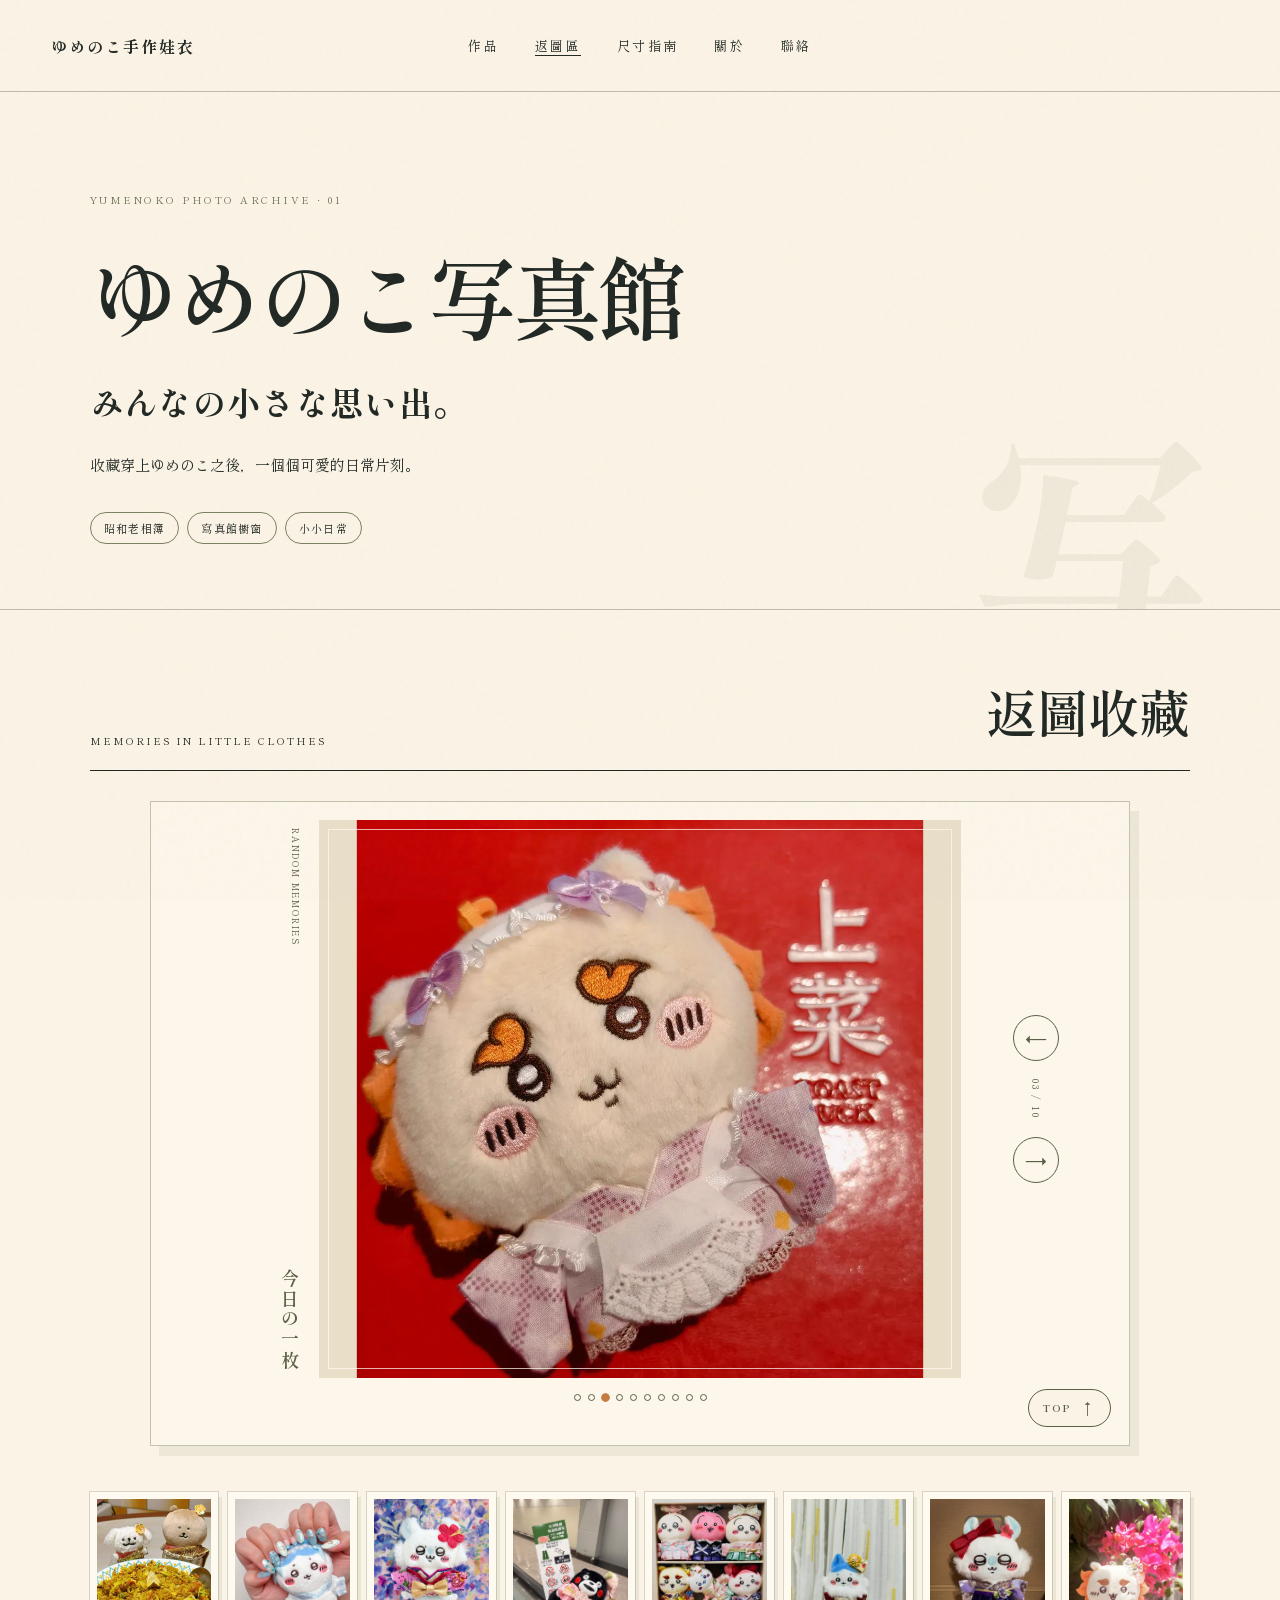
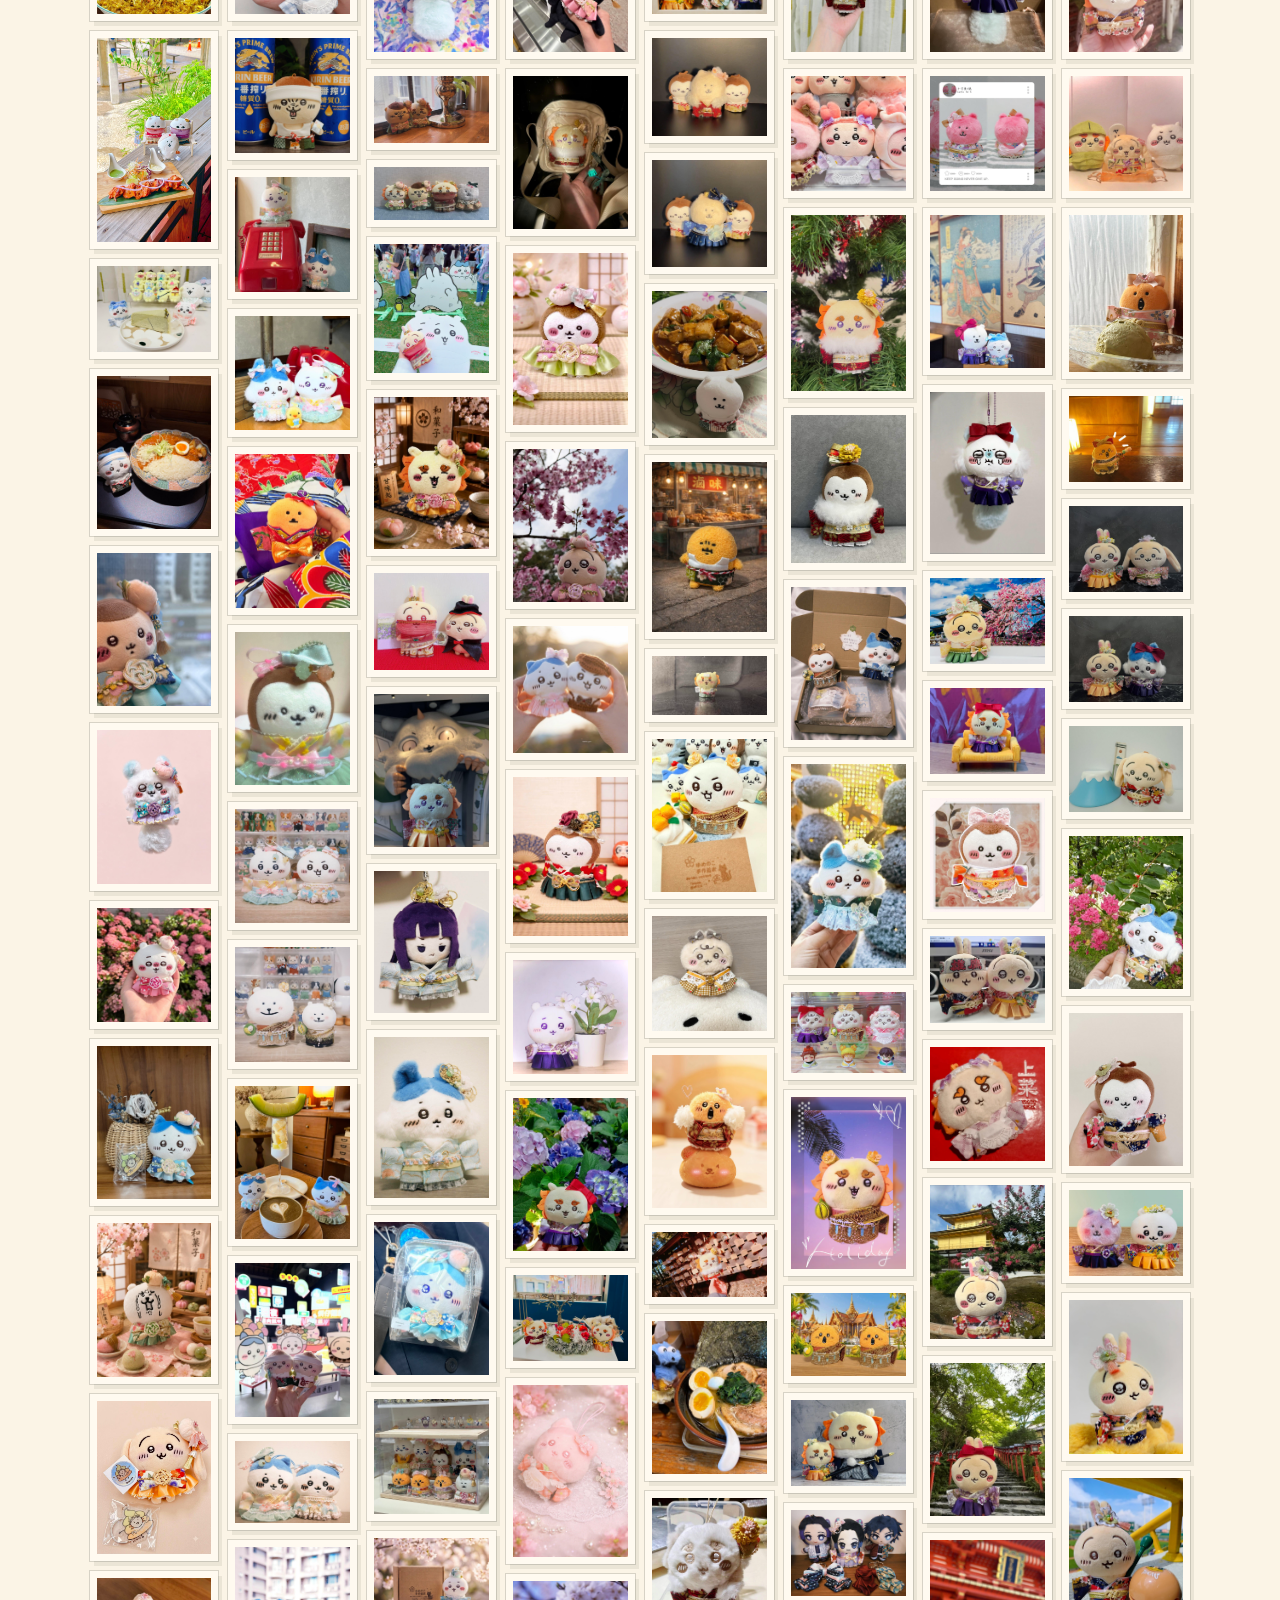
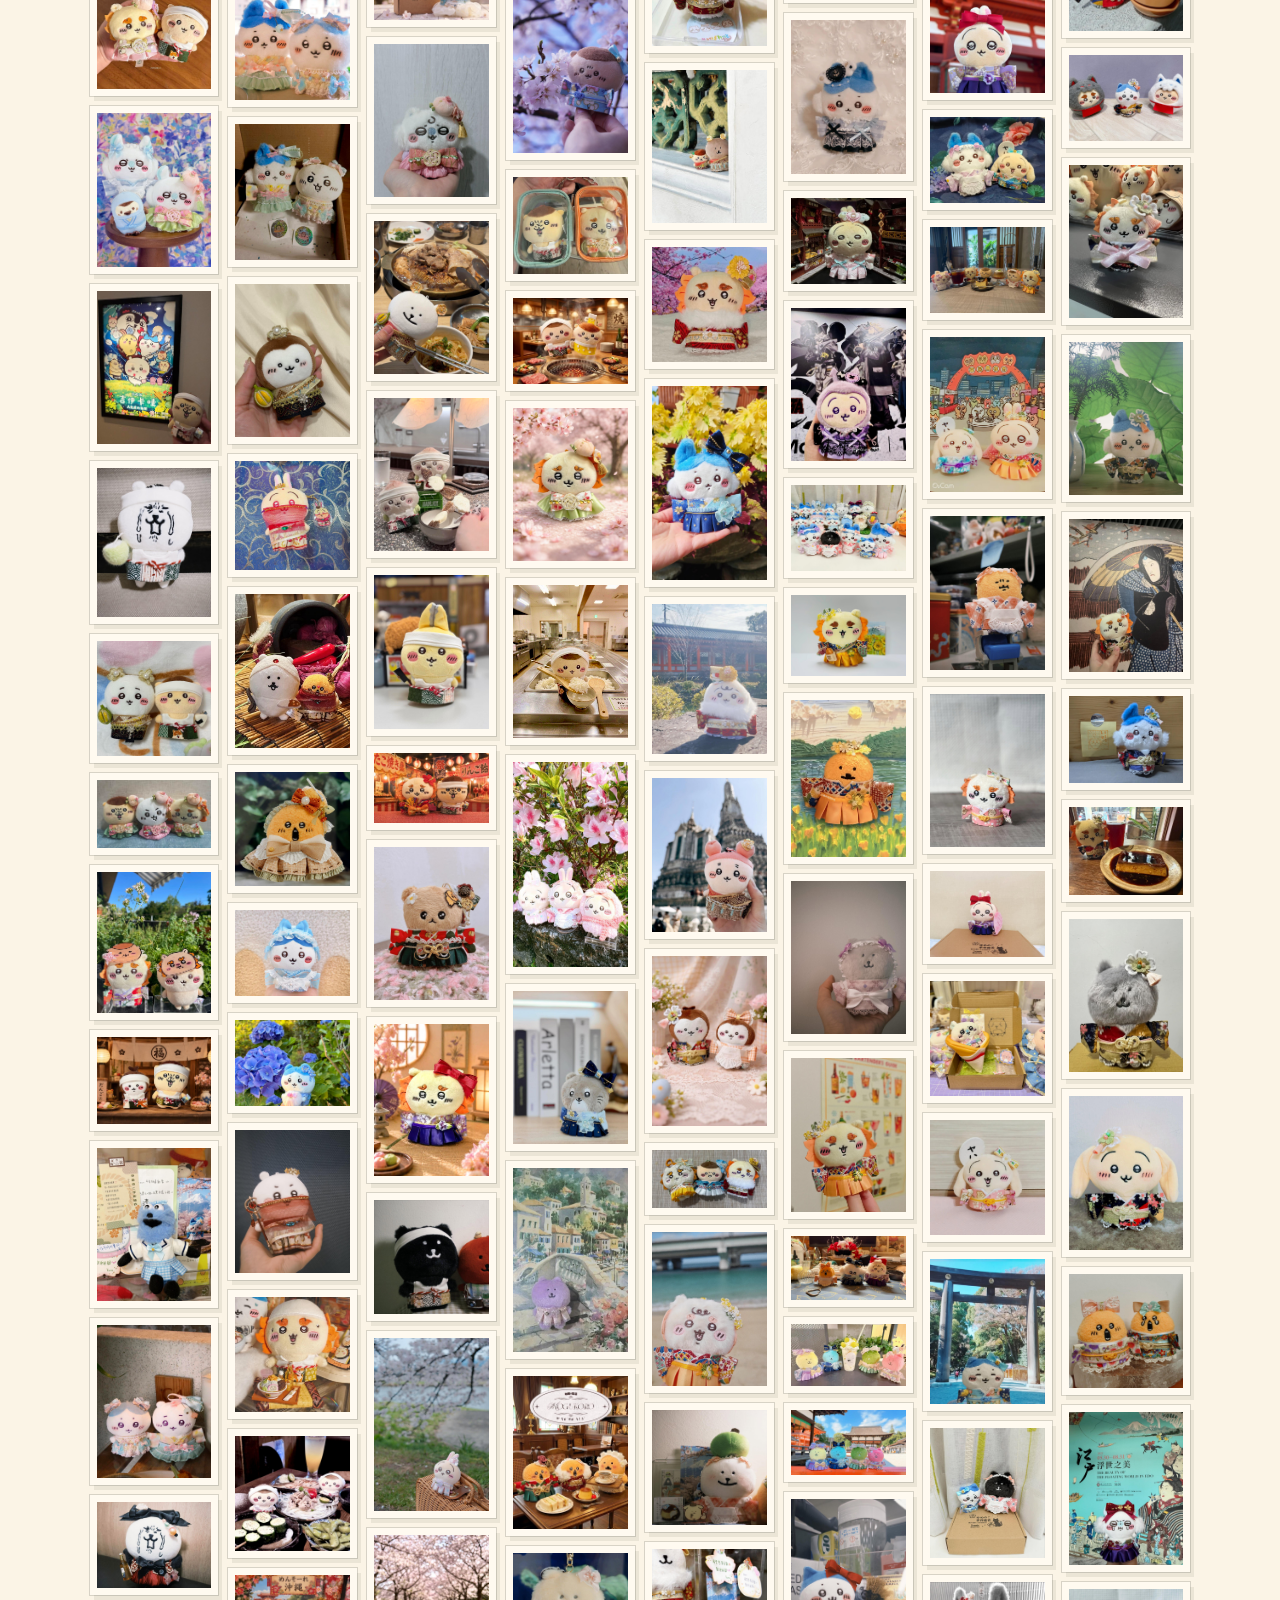
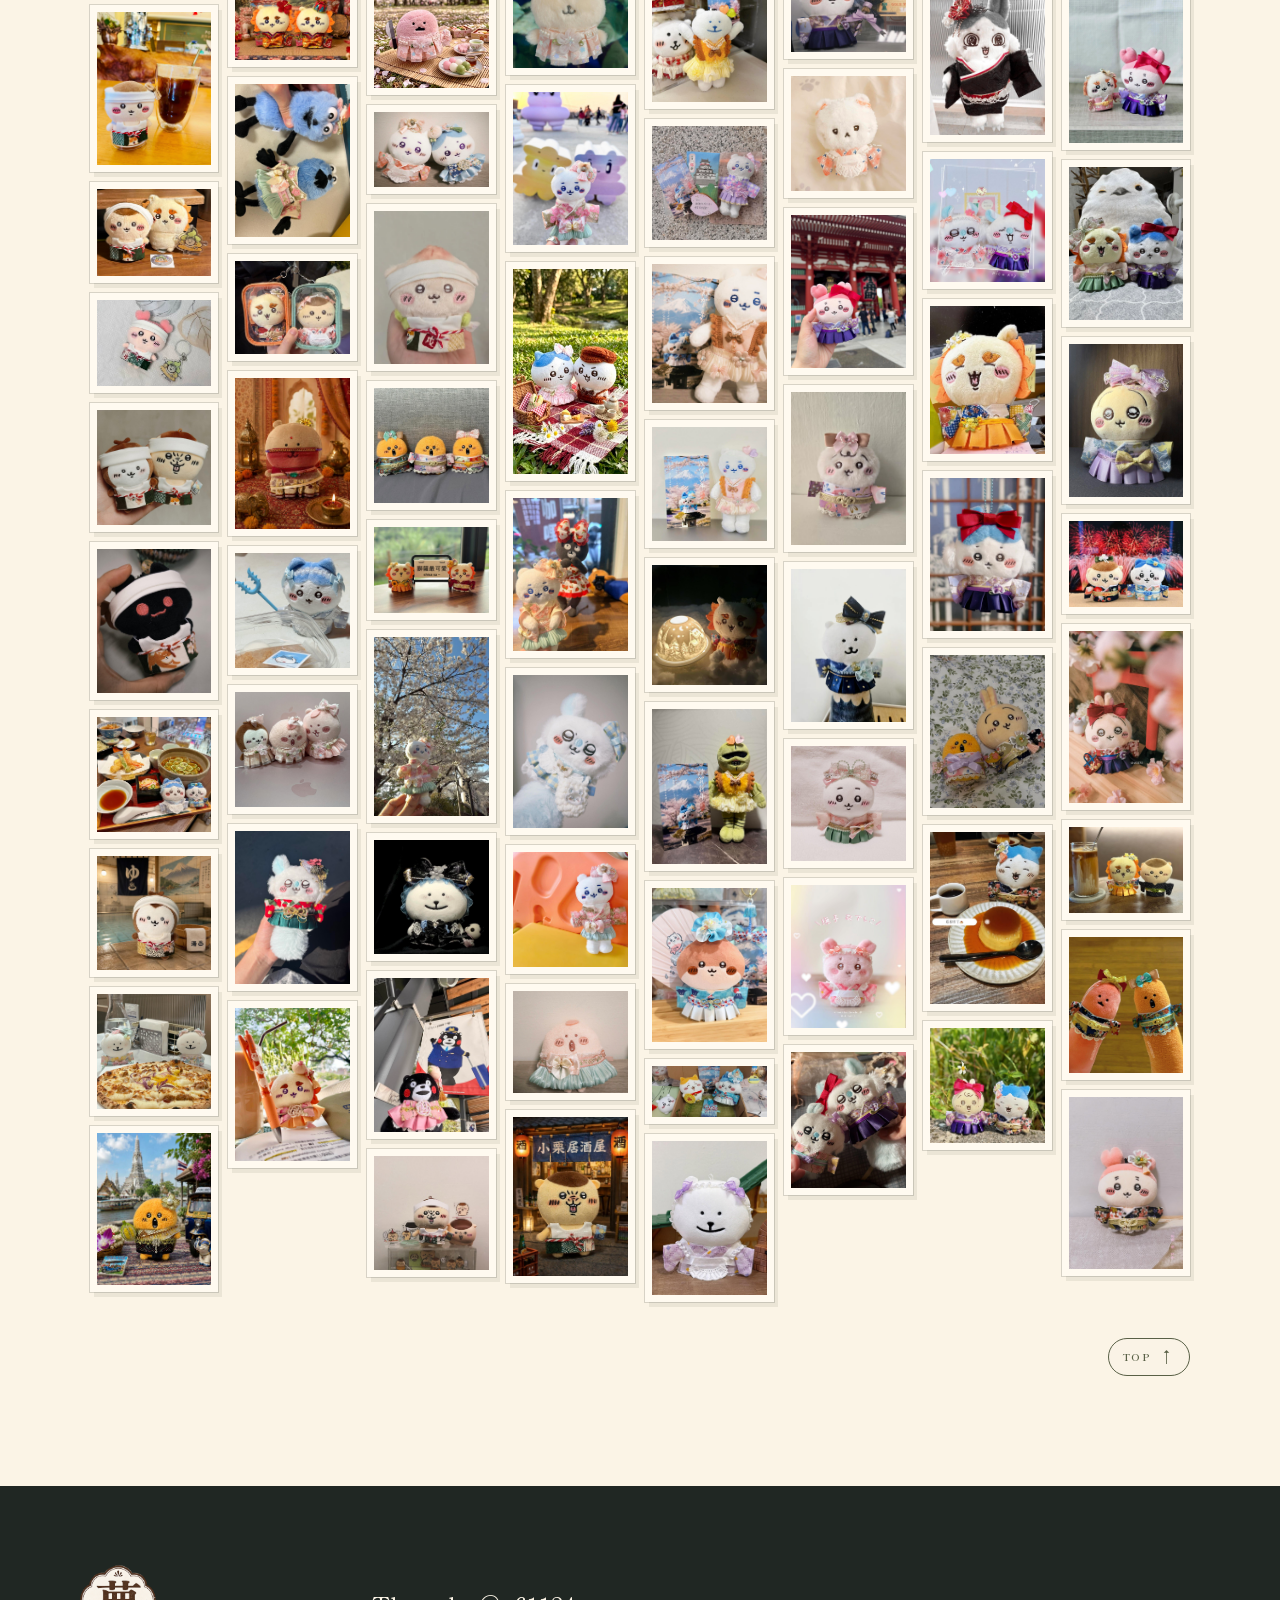
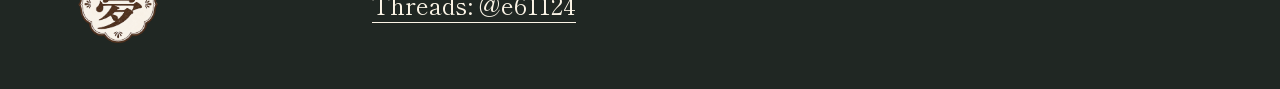
==== photos.html @ 15836c11 "Place top links after each work series" ====
<!doctype html>
<html lang="zh-Hant">
<head>
  <meta charset="UTF-8">
  <meta name="viewport" content="width=device-width, initial-scale=1.0">
  <meta name="description" content="ゆめのこ返圖寫真館，收藏孩子們穿上小衣裳後的日常片刻。">
  <title>ゆめのこ写真館｜返圖區</title>
  <link rel="preconnect" href="https://fonts.googleapis.com">
  <link rel="preconnect" href="https://fonts.gstatic.com" crossorigin>
  <link href="https://fonts.googleapis.com/css2?family=Noto+Serif+TC:wght@400;600;700&family=Shippori+Mincho:wght@400;600;700&display=swap" rel="stylesheet">
  <link rel="stylesheet" href="styles.css?v=20260812-10">
</head>
<body class="photo-page" id="top">
  <div class="noise" aria-hidden="true"></div>
  <header class="site-header">
    <a class="brand" href="index.html" aria-label="回到ゆめのこ首頁"><span>ゆめのこ手作娃衣</span></a>
    <button class="menu-btn" aria-expanded="false" aria-controls="main-nav">目錄</button>
    <nav id="main-nav" aria-label="主要導覽"><a href="index.html#works">作品</a><a href="photos.html" aria-current="page">返圖區</a><a href="size-guide.html">尺寸指南</a><a href="index.html#story">關於</a><a href="index.html#contact">聯絡</a></nav>
  </header>

  <main>
    <section class="photo-intro" aria-labelledby="photo-title">
      <p class="photo-number">YUMENOKO PHOTO ARCHIVE · 01</p>
      <h1 id="photo-title">ゆめのこ写真館</h1>
      <h2>みんなの小さな思い出。</h2>
      <p>收藏穿上ゆめのこ之後，一個個可愛的日常片刻。</p>
      <div class="photo-note"><span>昭和老相簿</span><span>寫真館櫥窗</span><span>小小日常</span></div>
    </section>

    <section class="returns" aria-labelledby="returns-title">
      <div class="returns-heading">
        <p>MEMORIES IN LITTLE CLOTHES</p>
        <h2 id="returns-title">返圖收藏</h2>
      </div>
      <section class="return-slideshow" id="return-slideshow" aria-label="隨機返圖幻燈片" aria-roledescription="carousel">
        <div class="slideshow-label"><span>RANDOM MEMORIES</span><strong>今日の一枚</strong></div>
        <button class="slide-photo" type="button" aria-label="開啟目前返圖照片">
          <img src="" alt="" fetchpriority="high">
        </button>
        <div class="slide-controls">
          <button class="slide-prev" type="button" aria-label="上一張幻燈片">←</button>
          <span class="slide-counter" aria-live="polite"></span>
          <button class="slide-next" type="button" aria-label="下一張幻燈片">→</button>
        </div>
        <div class="slide-dots" aria-label="幻燈片頁碼"></div>
        <a class="mobile-top slideshow-top" href="#top" aria-label="回到頁首">TOP <span aria-hidden="true">↑</span></a>
      </section>
      <div class="return-gallery" id="return-gallery" aria-live="polite"></div>
      <div class="returns-empty" id="returns-empty">
        <span class="empty-stamp" aria-hidden="true">募集中</span>
        <div><h3>第一張寫真，等待收藏。</h3><p>將返圖放進專用相簿後，這裡會以小尺寸寫真牆呈現每個可愛日常。</p></div>
      </div>
      <a class="mobile-top" href="#top" aria-label="回到頁首">TOP <span aria-hidden="true">↑</span></a>
    </section>
  </main>

  <footer><div class="footer-mark"><img src="assets/footer-yume-mark.png" alt="夢"></div><div class="footer-thread"><a href="https://www.threads.net/@e61124" target="_blank" rel="noopener noreferrer">Threads: @e61124</a></div></footer>

  <dialog class="lightbox return-lightbox" aria-label="返圖相簿"><button class="close" aria-label="關閉">×</button><button class="prev" aria-label="上一張">←</button><div class="lightbox-art photo-lightbox"></div><div class="lightbox-caption"><span class="counter"></span><h3></h3></div><button class="next" aria-label="下一張">→</button></dialog>
  <script src="return-data.js?v=20260812-11"></script>
  <script src="photos.js?v=20260812-12"></script>
</body>
</html>
---- styles.css ----
:root{--paper:#fbf4e6;--ink:#202723;--red:#c84b32;--blue:#236e73;--yellow:#d6a62b;--sakura:#e9a7b4;--line:rgba(32,39,35,.28)}
.hero .yumenoko-title{margin:32px 0 30px;width:min(100%,680px);line-height:0;letter-spacing:0}.yumenoko-title img{display:block;width:100%;height:auto}
*{box-sizing:border-box}html{scroll-behavior:smooth}body{margin:0;background:var(--paper);color:var(--ink);font-family:"Shippori Mincho","Noto Serif TC",serif}a{color:inherit;text-decoration:none}button{font:inherit}.noise{position:fixed;inset:0;opacity:.12;pointer-events:none;z-index:20;background-image:url("data:image/svg+xml,%3Csvg viewBox='0 0 180 180' xmlns='http://www.w3.org/2000/svg'%3E%3Cfilter id='n'%3E%3CfeTurbulence type='fractalNoise' baseFrequency='.9' numOctaves='4' stitchTiles='stitch'/%3E%3C/filter%3E%3Crect width='100%25' height='100%25' filter='url(%23n)' opacity='.3'/%3E%3C/svg%3E")}.site-header{height:92px;padding:0 4vw;display:grid;grid-template-columns:1fr auto 1fr;align-items:center;border-bottom:1px solid var(--line);position:relative;z-index:10}.brand{display:flex;align-items:center;gap:12px;font-weight:700;letter-spacing:.12em}.brand-seal{background:var(--red);color:var(--paper);padding:8px 6px;line-height:1;writing-mode:vertical-rl;border-radius:50% 45% 52% 48%}.site-header nav{display:flex;gap:36px;font-size:13px;letter-spacing:.18em}.site-header nav a,.inquire{border-bottom:1px solid transparent}.site-header nav a:hover,.inquire:hover{border-color:currentColor}.inquire{justify-self:end;font-size:13px}.menu-btn{display:none}.hero{min-height:690px;display:grid;grid-template-columns:44% 56%;padding:70px 5vw 55px;border-bottom:1px solid var(--line);overflow:hidden}.hero-copy{position:relative;z-index:2;padding:35px 0 0 3vw}.eyebrow{text-transform:uppercase;font-size:11px;letter-spacing:.22em}.hero h1{font-size:clamp(64px,9vw,142px);line-height:.85;letter-spacing:-.08em;margin:45px 0 38px;font-weight:600}.hero h1 em{color:var(--red);font-style:normal}.intro{font-size:14px;line-height:2;max-width:430px;margin-left:18%}.round-link{display:flex;align-items:center;justify-content:center;width:150px;height:150px;border:1px solid var(--ink);border-radius:50%;margin-top:25px;font-size:12px;transition:.3s}.round-link:hover{background:var(--ink);color:var(--paper);transform:rotate(-6deg)}.round-link span{margin-left:12px;font-size:20px}.hero-art{position:relative}.sun{position:absolute;width:38vw;height:38vw;border-radius:50%;background:var(--yellow);top:2%;right:2%}.poster{position:absolute;background:#e8dec5;padding:10px;box-shadow:14px 14px 0 rgba(32,39,35,.14)}.poster-main{width:min(29vw,410px);right:10%;top:8%;transform:rotate(4deg)}.poster-main .crop{aspect-ratio:3/4}.poster span{display:block;text-align:center;font-size:13px;letter-spacing:.3em;padding:12px 0 5px}.poster-small{width:min(18vw,260px);left:2%;bottom:2%;transform:rotate(-8deg)}.poster-small .crop{aspect-ratio:4/3}.stamp{position:absolute;right:1%;bottom:8%;width:80px;height:80px;border:2px solid var(--red);color:var(--red);border-radius:50%;display:grid;place-items:center;text-align:center;font-weight:700;transform:rotate(12deg)}.vertical-note{position:absolute;right:-2%;top:18%;writing-mode:vertical-rl;letter-spacing:.3em;font-size:11px}.crop{background-image:url('assets/showa-collection.png');background-repeat:no-repeat;background-size:400% 200%;background-color:#d8ccb2}.crop-1{background-position:0 0}.crop-2{background-position:33.333% 0}.crop-3{background-position:66.666% 0}.crop-4{background-position:100% 0}.crop-5{background-position:0 100%}.crop-6{background-position:33.333% 100%}.crop-7{background-position:66.666% 100%}.crop-8{background-position:100% 100%}.ticker{overflow:hidden;background:var(--ink);color:var(--paper);padding:11px 0;font-size:11px;letter-spacing:.35em;white-space:nowrap}.ticker span{display:block;width:max-content;animation:marquee 25s linear infinite}@keyframes marquee{to{transform:translateX(-50%)}}.works{padding:110px 5vw}.section-head{display:flex;justify-content:space-between;align-items:end;border-bottom:1px solid var(--ink);padding-bottom:30px}.section-head h2,.story h2{font-size:clamp(42px,6vw,82px);margin:20px 0 0;font-weight:500;letter-spacing:-.05em}.section-head>p{font-size:12px;line-height:2}.filter-bar{display:flex;gap:10px;padding:28px 0 36px}.filter{background:none;border:1px solid var(--ink);border-radius:99px;padding:9px 16px;cursor:pointer;font-size:12px}.filter.active,.filter:hover{background:var(--ink);color:var(--paper)}.filter sup{margin-left:5px}.gallery{display:grid;grid-template-columns:repeat(4,1fr);gap:45px 18px}.work-card{cursor:pointer;transition:.35s}.work-card:hover{transform:translateY(-7px)}.work-card.hidden{display:none}.art{aspect-ratio:3/4;border:1px solid rgba(32,39,35,.15)}.wide .art{aspect-ratio:4/5}.meta{display:flex;justify-content:space-between;align-items:baseline;border-top:1px solid var(--ink);margin-top:12px;padding-top:10px}.meta h3{font-size:15px;margin:0}.meta span{font-size:9px;letter-spacing:.12em}.feature{margin:20px 5vw 120px;background:var(--blue);color:#f4e9ce;min-height:520px;padding:80px 8%;position:relative;overflow:hidden}.feature:after{content:'夏';font-size:430px;line-height:1;position:absolute;right:-25px;bottom:-105px;color:rgba(244,233,206,.08)}.feature h2{font-size:clamp(52px,7vw,96px);line-height:1.1;margin:30px 0;position:relative;z-index:2}.feature>p:not(.eyebrow){width:45%;line-height:2;font-size:14px}.feature>a{display:inline-block;margin-top:35px;border-bottom:1px solid}.feature-badge{position:absolute;right:8%;top:12%;background:var(--yellow);color:var(--ink);border-radius:50%;width:110px;height:110px;display:grid;place-items:center;text-align:center;transform:rotate(9deg)}.story{padding:100px 8vw 140px;display:grid;grid-template-columns:1fr 1fr;gap:30px;border-top:1px solid var(--line)}.story .eyebrow{grid-column:1/-1}.story h2{margin:0}.story>div{padding:30px 10%;font-size:14px;line-height:2.2}footer{background:var(--ink);color:var(--paper);padding:65px 5vw 30px;display:grid;grid-template-columns:1fr 2fr 1fr;gap:40px;align-items:center}.footer-mark{font-size:70px;color:var(--red);font-weight:700}footer p{font-size:11px;letter-spacing:.2em}footer>div>a{font-size:25px;border-bottom:1px solid}.footer-links{display:flex;flex-direction:column;gap:10px}.footer-links a{font-size:11px;border:0}footer small{grid-column:1/-1;border-top:1px solid rgba(255,255,255,.2);padding-top:20px;font-size:9px;letter-spacing:.18em}.lightbox{width:min(90vw,1050px);height:min(88vh,800px);border:0;padding:28px;background:var(--paper);color:var(--ink)}.lightbox::backdrop{background:rgba(20,24,21,.88)}.lightbox[open]{display:grid;grid-template-columns:50px 1fr 50px;grid-template-rows:1fr auto;gap:15px}.lightbox-art{background-size:400% 200%;min-height:0}.lightbox-caption{grid-column:2;display:flex;justify-content:space-between;align-items:center}.lightbox-caption h3{margin:0}.close{position:absolute;right:10px;top:6px;background:none;border:0;font-size:30px;cursor:pointer}.prev,.next{background:none;border:0;font-size:30px;cursor:pointer}.prev{grid-row:1;grid-column:1}.next{grid-row:1;grid-column:3}.lightbox-art{grid-row:1;grid-column:2}.counter{font-size:11px;letter-spacing:.2em}
@media(max-width:900px){.site-header{grid-template-columns:1fr auto}.site-header nav{display:none;position:absolute;top:92px;left:0;right:0;background:var(--paper);padding:25px 5vw;border-bottom:1px solid}.site-header nav.open{display:flex}.inquire{display:none}.menu-btn{display:block;background:none;border:1px solid;padding:7px 12px}.hero{grid-template-columns:1fr;min-height:900px;padding-top:35px}.hero-copy{padding-left:0}.hero h1{font-size:82px}.intro{margin-left:0}.hero-art{min-height:480px}.sun{width:65vw;height:65vw}.poster-main{width:48vw}.poster-small{width:30vw}.gallery{grid-template-columns:repeat(2,1fr)}.story{grid-template-columns:1fr}.feature>p:not(.eyebrow){width:70%}}
@media(max-width:560px){.site-header{height:72px}.site-header nav{top:72px;flex-direction:column}.hero{min-height:810px;padding-inline:20px}.hero h1{font-size:62px;margin-top:35px}.round-link{width:112px;height:112px}.hero-art{min-height:380px}.poster-main{width:58vw;right:3%}.poster-small{width:34vw}.vertical-note{display:none}.works{padding:80px 20px}.section-head{display:block}.section-head>p{margin-top:25px}.filter-bar{overflow-x:auto}.filter{white-space:nowrap}.gallery{grid-template-columns:1fr;gap:42px}.feature{margin-inline:20px;padding:65px 28px}.feature h2{font-size:47px}.feature>p:not(.eyebrow){width:100%}.feature-badge{width:78px;height:78px;right:6%;top:5%;font-size:12px}.story{padding:80px 25px}.story>div{padding:10px 0}footer{grid-template-columns:1fr}.footer-links{margin-top:20px}footer small{grid-column:1}.lightbox{padding:35px 10px 15px}.lightbox[open]{grid-template-columns:32px 1fr 32px}.lightbox-caption h3{font-size:14px}}
@media(prefers-reduced-motion:reduce){html{scroll-behavior:auto}.ticker span{animation:none}.work-card,.round-link{transition:none}}
@media(max-width:900px){.hero .yumenoko-title{width:min(92vw,680px)}}
@media(max-width:560px){.hero .yumenoko-title{width:100%;margin:28px 0 26px}}

/* Sakura-shaped works link */
.round-link{--flower-mask:url("data:image/svg+xml,%3Csvg xmlns='http://www.w3.org/2000/svg' viewBox='0 0 100 100'%3E%3Cg fill='black'%3E%3Cellipse cx='50' cy='24' rx='20' ry='28'/%3E%3Cellipse cx='50' cy='24' rx='20' ry='28' transform='rotate(72 50 50)'/%3E%3Cellipse cx='50' cy='24' rx='20' ry='28' transform='rotate(144 50 50)'/%3E%3Cellipse cx='50' cy='24' rx='20' ry='28' transform='rotate(216 50 50)'/%3E%3Cellipse cx='50' cy='24' rx='20' ry='28' transform='rotate(288 50 50)'/%3E%3Ccircle cx='50' cy='50' r='22'/%3E%3C/g%3E%3C/svg%3E");position:relative;border:0;border-radius:0;background:transparent;isolation:isolate;transition:transform .55s cubic-bezier(.2,.8,.2,1),color .35s}
.round-link:before,.round-link:after{content:"";position:absolute;inset:0;-webkit-mask:var(--flower-mask) center/contain no-repeat;mask:var(--flower-mask) center/contain no-repeat;transition:background-color .35s,transform .55s cubic-bezier(.2,.8,.2,1)}
.round-link:before{z-index:-2;background:var(--ink)}
.round-link:after{z-index:-1;inset:2px;background:var(--paper)}
.round-link:hover{background:transparent;color:var(--ink);transform:rotate(18deg) scale(1.05)}
.round-link:hover:before,.round-link:hover:after{background:var(--sakura)}
.round-link span{margin-left:10px}
@media(max-width:560px){.round-link{width:112px;height:112px}}
@media(prefers-reduced-motion:reduce){.round-link,.round-link:before,.round-link:after{transition:none}}

/* User-provided sakura artwork */
.round-link{background:var(--paper) url('assets/sakura-button.png') center/contain no-repeat;background-blend-mode:multiply;color:#fffaf0;font-family:"Noto Serif TC","Shippori Mincho",serif;font-weight:700;letter-spacing:.12em;text-align:center;text-shadow:0 1px 1px rgba(117,55,67,.5);filter:brightness(1.008) saturate(.92);transition:transform .55s cubic-bezier(.2,.8,.2,1),filter .35s}
.round-link:before,.round-link:after{display:none}
.round-link:hover{background:var(--paper) url('assets/sakura-button.png') center/contain no-repeat;background-blend-mode:multiply;color:#fffaf0;filter:brightness(1.008) saturate(1.15);transform:rotate(18deg) scale(1.05)}
@media(prefers-reduced-motion:reduce){.round-link{transition:none}}

/* Single-column hero after removing the poster composition */
.hero{grid-template-columns:1fr;min-height:620px}
.hero-copy{width:min(100%,760px)}
@media(max-width:900px){.hero{min-height:720px}}
@media(max-width:560px){.hero{min-height:620px}}

/* Top-centered hero content */
.hero{place-items:start center;padding-top:38px}
.hero-copy{display:flex;flex-direction:column;align-items:center;margin:0 auto;padding:0;text-align:center}
.hero .yumenoko-title{margin-left:auto;margin-right:auto}
.hero .round-link{margin:34px auto 0}
@media(max-width:560px){.hero{padding-top:24px}.hero .round-link{margin-top:26px}}

/* Mascot tucked beside the title sign */
.hero .yumenoko-title{position:relative;overflow:visible}
.yumenoko-title .title-banner{display:block;width:100%;height:auto}
.yumenoko-title .title-mascot{position:absolute;z-index:2;width:178px;height:auto;right:-138px;top:50%;transform:translateY(-50%) rotate(4deg);filter:drop-shadow(7px 9px 0 rgba(88,98,68,.12));pointer-events:none}
@media(max-width:980px){.yumenoko-title .title-mascot{width:125px;right:-45px;top:76%}}
@media(max-width:560px){.yumenoko-title .title-mascot{width:82px;right:-2px;top:84%;filter:drop-shadow(4px 5px 0 rgba(88,98,68,.12))}}

/* Compact hero spacing */
.hero{min-height:400px;padding-top:20px;padding-bottom:12px;border-bottom:0}
.hero .yumenoko-title{margin-top:8px;margin-bottom:10px}
.hero .round-link{margin-top:10px}
@media(max-width:900px){.hero{min-height:400px;padding-top:18px;padding-bottom:24px}}
@media(max-width:560px){.hero{min-height:340px;padding-top:12px;padding-bottom:18px}.hero .yumenoko-title{margin-top:4px;margin-bottom:8px}.hero .round-link{margin-top:6px}}

/* Tighter transition from hero to portfolio */
.works{padding-top:55px}

/* Narrower title sign */
.hero .yumenoko-title{width:min(86vw,600px)}
@media(max-width:980px){.hero .yumenoko-title{width:min(82vw,600px)}}
@media(max-width:560px){.hero .yumenoko-title{width:92vw}}

/* Portfolio series 01 */
.series-heading{grid-column:1/-1;display:grid;grid-template-columns:auto 1fr auto;gap:24px;align-items:end;padding:18px 0 4px;border-top:1px solid var(--ink)}
.series-heading[hidden]{display:none}
.series-heading span{display:inline-block;background:#cbd1a9;border-radius:999px;padding:7px 13px;font-size:11px;letter-spacing:.12em}
.series-heading h3{margin:0;font-size:clamp(28px,3vw,46px);font-weight:600;letter-spacing:-.04em}
.series-heading p{max-width:340px;margin:0;font-size:12px;line-height:1.9}
.series-lead{grid-column:span 2}
.series-photo{display:block;width:100%;height:auto;object-fit:cover;object-position:center}
.series-lead .series-photo{aspect-ratio:4/3}
.photo-lightbox{background-repeat:no-repeat;background-position:center;background-size:contain}
@media(max-width:900px){.series-heading{grid-template-columns:auto 1fr}.series-heading p{grid-column:1/-1}.series-lead{grid-column:span 1}}
@media(max-width:560px){.series-heading{display:block}.series-heading h3{margin:14px 0 10px}.series-heading p{max-width:none}}

.section-kicker{display:block;margin-top:12px;font-size:11px;letter-spacing:.18em;color:rgba(32,39,35,.62)}
#works-title{font-family:"Shippori Mincho","Noto Serif TC",serif;font-size:clamp(30px,4vw,50px);font-weight:600;letter-spacing:.1em;color:var(--ink);text-shadow:none}
.story h2{font-size:clamp(21px,3vw,41px)}

/* Preserve faces and complete outfits in portfolio photos */
.gallery .series-lead{grid-column:span 1}
.gallery{align-items:start}
.gallery .work-card>.series-photo,.gallery .series-lead>.series-photo{display:block;width:100%;height:auto;aspect-ratio:2/3;object-fit:contain;object-position:center;background:#f4ecdc}
.gallery .series-row-start{grid-column-start:1}
@media(max-width:560px){.gallery .series-row-start{grid-column-start:auto}}
.filter-bar{flex-wrap:wrap}
@media(max-width:560px){.filter-bar{flex-wrap:nowrap}}

/* Character call-to-action replacing the sakura button */
.hero .round-link{display:flex;width:310px;height:170px;margin-top:2px;gap:8px;background:none;background-image:none;color:var(--ink);filter:none;text-shadow:none;letter-spacing:.08em;transform:none;overflow:visible}
.hero .round-link:hover{background:none;background-image:none;color:var(--ink);filter:none;transform:translateY(-5px)}
.hero .round-link:before,.hero .round-link:after{display:none}
.works-character{display:block;width:150px;height:150px;object-fit:contain;filter:drop-shadow(6px 8px 0 rgba(88,98,68,.12));transition:transform .4s ease}
.round-link:hover .works-character{transform:rotate(5deg) scale(1.04)}
.character-speech{position:relative;display:flex;align-items:center;justify-content:center;width:160px;height:82px;flex:0 0 160px;padding:0 20px 0 8px;background:transparent;border:0;font-size:13px;font-weight:700;white-space:nowrap}
.speech-outline{position:absolute;inset:0;width:100%;height:100%;overflow:visible;filter:drop-shadow(4px 5px 0 rgba(88,98,68,.12))}
.speech-outline path{fill:#fffaf0;stroke:#586244;stroke-width:2;vector-effect:non-scaling-stroke;stroke-linejoin:round;stroke-linecap:round}
.speech-text{position:relative;z-index:1;transform:translateX(-3px)}
@media(max-width:560px){.hero .round-link{width:250px;height:132px;gap:4px}.works-character{width:112px;height:112px}.character-speech{width:132px;height:68px;flex-basis:132px;padding:0 18px 0 6px;font-size:12px}}

/* Keep the CTA label inside the oval portion of the speech bubble. */
.character-speech{
  container-type:inline-size;
  min-width:0;
  padding:0 30px 0 8px;
}
.round-link .speech-text{
  display:block;
  width:100%;
  max-width:100%;
  min-width:0;
  margin:0;
  color:var(--ink);
  font-size:clamp(12px,14cqi,18px);
  line-height:1.1;
  letter-spacing:0;
  text-align:center;
  white-space:nowrap;
  overflow:hidden;
  transform:none;
}
.round-link .speech-heart{
  margin-left:.14em;
  color:#e58b20;
  font-size:.86em;
  line-height:1;
}
@media(max-width:560px){
  .character-speech{padding:0 24px 0 6px}
  .round-link .speech-text{font-size:clamp(12px,14cqi,15px)}
}

/* Yumenoko photo archive / customer return gallery */
.photo-page{min-height:100vh}
.site-header nav a[aria-current="page"]{border-color:currentColor}
.photo-intro{padding:90px 7vw 65px;border-bottom:1px solid var(--line);position:relative;overflow:hidden}
.photo-intro:after{content:'写';position:absolute;right:5vw;bottom:-60px;color:rgba(88,98,68,.07);font-size:250px;line-height:1;font-weight:700;pointer-events:none}
.photo-number{font-size:10px;letter-spacing:.25em;color:#677052}
.photo-intro h1{margin:22px 0 18px;font-size:clamp(48px,7vw,104px);font-weight:600;letter-spacing:-.06em}
.photo-intro h2{margin:0 0 24px;font-size:clamp(20px,2.6vw,34px);letter-spacing:.04em}
.photo-intro>p:not(.photo-number){max-width:720px;margin:8px 0;font-size:15px;line-height:2}
.photo-note{display:flex;flex-wrap:wrap;gap:8px;margin-top:32px}
.photo-note span{border:1px solid #7a8061;border-radius:99px;padding:7px 13px;font-size:11px;letter-spacing:.12em}
.returns{padding:64px 7vw 110px}
.returns-heading{display:flex;align-items:end;justify-content:space-between;border-bottom:1px solid var(--ink);padding-bottom:22px;margin-bottom:30px}
.returns-heading p{margin:0;font-size:10px;letter-spacing:.2em}
.returns-heading h2{margin:0;font-size:clamp(28px,4vw,52px);font-weight:600}
.return-slideshow{width:min(100%,980px);margin:0 auto 46px;display:grid;grid-template-columns:150px minmax(0,1fr) 150px;grid-template-rows:minmax(430px,62vh) auto;position:relative;background:rgba(255,250,240,.5);border:1px solid rgba(88,98,68,.35);padding:18px;box-shadow:9px 10px 0 rgba(88,98,68,.09)}
.return-slideshow[hidden]{display:none}
.slideshow-label{grid-column:1;grid-row:1;display:flex;flex-direction:column;justify-content:space-between;padding:8px 16px 8px 2px;color:#596046}
.slideshow-label span{font-size:9px;line-height:1.7;letter-spacing:.2em;writing-mode:vertical-rl}
.slideshow-label strong{font-size:18px;font-weight:600;writing-mode:vertical-rl;letter-spacing:.12em}
.slide-photo{grid-column:2;grid-row:1;appearance:none;border:0;padding:0;min-width:0;overflow:hidden;cursor:zoom-in;background:#e9dfc9;position:relative}
.slide-photo:after{content:'';position:absolute;inset:9px;border:1px solid rgba(255,250,240,.72);pointer-events:none}
.slide-photo img{display:block;width:100%;height:100%;object-fit:contain;background:#e9dfc9;opacity:1;transition:opacity .36s ease-in-out,transform 3s linear}
.slide-photo img:not(.changing){transform:scale(1.015)}
.slide-photo img.changing{opacity:0;transform:scale(1)}
.slide-controls{grid-column:3;grid-row:1;display:grid;grid-template-columns:1fr;align-content:center;justify-items:center;gap:18px}
.slide-controls button{width:46px;height:46px;border:1px solid #596046;border-radius:50%;background:transparent;color:#596046;cursor:pointer;font-size:22px;transition:.25s}
.slide-controls button:hover{background:#596046;color:var(--paper)}
.slide-counter{font-size:10px;letter-spacing:.18em;color:#596046;writing-mode:vertical-rl}
.slide-dots{grid-column:2;grid-row:2;display:flex;justify-content:center;gap:7px;padding-top:16px}
.slide-dots button{appearance:none;width:7px;height:7px;padding:0;border:1px solid #596046;border-radius:50%;background:transparent;cursor:pointer}
.slide-dots button.active{background:#c67b40;border-color:#c67b40;transform:scale(1.25)}
.return-gallery{display:block;columns:8;column-gap:10px}
.return-card{appearance:none;border:0;background:transparent;color:inherit;padding:0;cursor:pointer;text-align:left;width:100%;display:block;break-inside:avoid;margin:0 0 10px;transition:transform .3s ease}
.return-card:hover{transform:translateY(-5px)}
.return-card img{display:block;width:100%;height:auto;object-fit:contain;border:7px solid #fffaf0;box-shadow:0 0 0 1px rgba(32,39,35,.16),4px 5px 0 rgba(88,98,68,.1)}
.returns-empty{min-height:260px;border:1px dashed rgba(88,98,68,.55);display:flex;align-items:center;justify-content:center;gap:24px;padding:36px;background:rgba(255,250,240,.42)}
.returns-empty[hidden]{display:none}
.returns-empty h3{margin:0 0 9px;font-size:24px}
.returns-empty p{margin:0;line-height:1.9;font-size:13px}
.empty-stamp{width:84px;height:84px;border:2px solid #c67b40;color:#c67b40;border-radius:50%;display:grid;place-items:center;font-weight:700;letter-spacing:.12em;transform:rotate(-8deg);flex:0 0 84px}
@media(max-width:900px){.return-gallery{columns:4}}
@media(max-width:560px){
  .photo-intro{padding:58px 20px 48px}
  .photo-intro:after{font-size:150px;right:-8px}
  .photo-intro h1{font-size:44px}
  .photo-intro h2{font-size:20px}
  .photo-intro>p:not(.photo-number){font-size:13px}
  .returns{padding:45px 12px 80px}
  .returns-heading{display:block}
  .returns-heading h2{margin-top:8px}
  .return-slideshow{grid-template-columns:1fr;grid-template-rows:minmax(330px,58vh) auto auto;margin-bottom:32px;padding:8px}
  .slideshow-label{position:absolute;z-index:2;left:16px;top:16px;padding:7px 9px;background:rgba(251,244,230,.86);display:block}
  .slideshow-label span{display:none}
  .slideshow-label strong{font-size:12px;writing-mode:horizontal-tb;letter-spacing:.08em}
  .slide-photo{grid-column:1;grid-row:1}
  .slide-photo:after{inset:6px}
  .slide-controls{grid-column:1;grid-row:2;grid-template-columns:auto auto auto;padding-top:11px;gap:14px}
  .slide-controls button{width:38px;height:38px;font-size:18px}
  .slide-counter{writing-mode:horizontal-tb;min-width:58px;text-align:center}
  .slide-dots{grid-column:1;grid-row:3;padding:10px 0 3px}
  .return-gallery{columns:4;column-gap:8px}
  .return-card img{border-width:4px}
  .return-card{margin-bottom:8px}
  .returns-empty{min-height:230px;display:block;text-align:center;padding:28px 20px}
  .empty-stamp{margin:0 auto 22px}
  .returns-empty h3{font-size:20px}
}
@media(prefers-reduced-motion:reduce){.slide-photo img,.slide-controls button{transition:none}}

/* Footer emblem and simplified Threads contact */
.footer-mark{display:flex;align-items:center}
.footer-mark img{display:block;width:108px;height:108px;object-fit:contain}
.footer-thread{grid-column:2/4;align-self:center}
.footer-thread a{display:inline-block;font-size:24px;border-bottom:1px solid currentColor}
@media(max-width:560px){.footer-mark img{width:88px;height:88px}.footer-thread{grid-column:1}.footer-thread a{font-size:20px}}

/* Doll clothing size guide */
.size-page{min-height:100vh}
.size-guide-main{padding:72px 6vw 110px}
.size-guide-intro{width:min(100%,980px);margin:0 auto 38px;text-align:center}
.size-guide-kicker{margin:0;color:#677052;font-size:10px;letter-spacing:.24em}
.size-guide-intro h1{margin:16px 0 12px;font-size:clamp(42px,6vw,82px);font-weight:600;letter-spacing:.04em}
.size-guide-intro p:last-child{margin:0;font-size:14px;line-height:2;color:#565d4d}
.size-guide-layout{width:min(100%,1120px);margin:0 auto;display:grid;grid-template-columns:minmax(0,720px) minmax(260px,1fr);gap:34px;align-items:start}
.size-guide-figure{margin:0;padding:12px;background:#f8ead0;border:1px solid rgba(74,72,50,.3);box-shadow:10px 12px 0 rgba(88,98,68,.1)}
.size-guide-figure a{display:block;line-height:0}
.size-guide-figure img{display:block;width:100%;height:auto}
.size-guide-figure figcaption{padding:14px 4px 3px;text-align:center;font-size:11px;line-height:1.7;letter-spacing:.08em}
.size-reference{position:sticky;top:28px;padding:30px 26px;background:rgba(255,250,240,.6);border:1px solid rgba(88,98,68,.35)}
.size-reference h2{margin:0 0 8px;font-size:25px;font-weight:600}
.size-reference>p{margin:0 0 24px;font-size:12px;line-height:1.8}
.size-list{margin:0;display:grid;gap:10px}
.size-row{display:grid;grid-template-columns:1fr auto;gap:14px;align-items:baseline;padding:13px 0;border-top:1px solid rgba(32,39,35,.3)}
.size-row dt,.size-row dd{margin:0}
.size-row dt{font-size:15px}
.size-row dd{font-size:18px;font-weight:700;color:#596046;white-space:nowrap}
.size-note{margin:22px 0 0!important;padding-top:18px;border-top:1px dashed rgba(32,39,35,.4);font-size:11px!important}
@media(max-width:820px){.size-guide-main{padding:55px 20px 85px}.size-guide-layout{grid-template-columns:1fr}.size-reference{position:static;width:min(100%,720px);margin:0 auto}.size-guide-figure{width:min(100%,720px);margin:0 auto}}
@media(max-width:560px){.size-guide-main{padding:42px 12px 70px}.size-guide-intro{margin-bottom:25px}.size-guide-intro h1{font-size:40px}.size-guide-intro p:last-child{font-size:12px}.size-guide-figure{padding:7px}.size-reference{padding:24px 20px}.size-row dd{font-size:16px}}

/* Mobile return-to-top links after each content block */
.mobile-top{width:max-content;min-width:72px;height:38px;margin:36px 0 0 auto;padding:0 14px;display:flex;align-items:center;justify-content:center;gap:8px;border:1px solid #596046;border-radius:99px;color:#596046;background:rgba(251,244,230,.84);font-size:10px;font-weight:700;letter-spacing:.14em;line-height:1;position:relative;z-index:3;transition:background-color .25s,color .25s,transform .25s}
.mobile-top span{font-size:15px;line-height:1}
.mobile-top:hover{background:#596046;color:var(--paper);transform:translateY(-2px)}
.story .mobile-top{grid-column:1/-1}
.return-slideshow .slideshow-top{grid-column:2/4;grid-row:2;margin:11px 0 0 auto}
.size-guide-layout>.mobile-top{grid-column:1/-1}
.gallery .series-top{grid-column:1/-1;justify-self:end;margin:0 0 12px}
.gallery .series-top[hidden]{display:none}
@media(max-width:560px){
  .mobile-top{width:max-content;min-width:70px;height:36px;margin:32px 0 0 auto;padding:0 13px;display:flex;align-items:center;justify-content:center;gap:8px;border:1px solid #596046;border-radius:99px;color:#596046;background:rgba(251,244,230,.84);font-size:10px;font-weight:700;letter-spacing:.14em;line-height:1;position:relative;z-index:3}
  .mobile-top span{font-size:15px;line-height:1}
  .mobile-top:active{background:#596046;color:var(--paper)}
  .story .mobile-top{grid-column:1/-1}
  .return-slideshow{margin-bottom:32px}
  .return-slideshow .slideshow-top{grid-column:1;grid-row:4;margin:10px 2px 2px auto}
  .size-guide-layout>.mobile-top{grid-column:1/-1}
}

/* Pinterest-inspired mobile portfolio: compact two-column masonry. */
@media(max-width:560px){
  .works{padding-inline:12px}
  .filter-bar{-ms-overflow-style:none;scrollbar-width:none}
  .filter-bar::-webkit-scrollbar{display:none}
  .gallery{
    display:block;
    columns:2;
    column-gap:10px;
  }
  .gallery .series-heading{
    column-span:all;
    break-after:avoid;
    margin:30px 0 14px;
    padding-top:16px;
  }
  .gallery .series-heading:first-child{margin-top:0}
  .gallery .work-card{
    display:inline-block;
    width:100%;
    margin:0 0 18px;
    break-inside:avoid;
    vertical-align:top;
  }
  .gallery .work-card.hidden{display:none}
  .gallery .work-card:hover{transform:none}
  .gallery .work-card>.series-photo,
  .gallery .series-lead>.series-photo{
    height:auto;
    aspect-ratio:auto;
    object-fit:contain;
  }
  .gallery .meta{
    margin-top:7px;
    padding-top:7px;
  }
  .gallery .meta h3{
    font-size:13px;
    line-height:1.45;
    overflow-wrap:anywhere;
  }
}
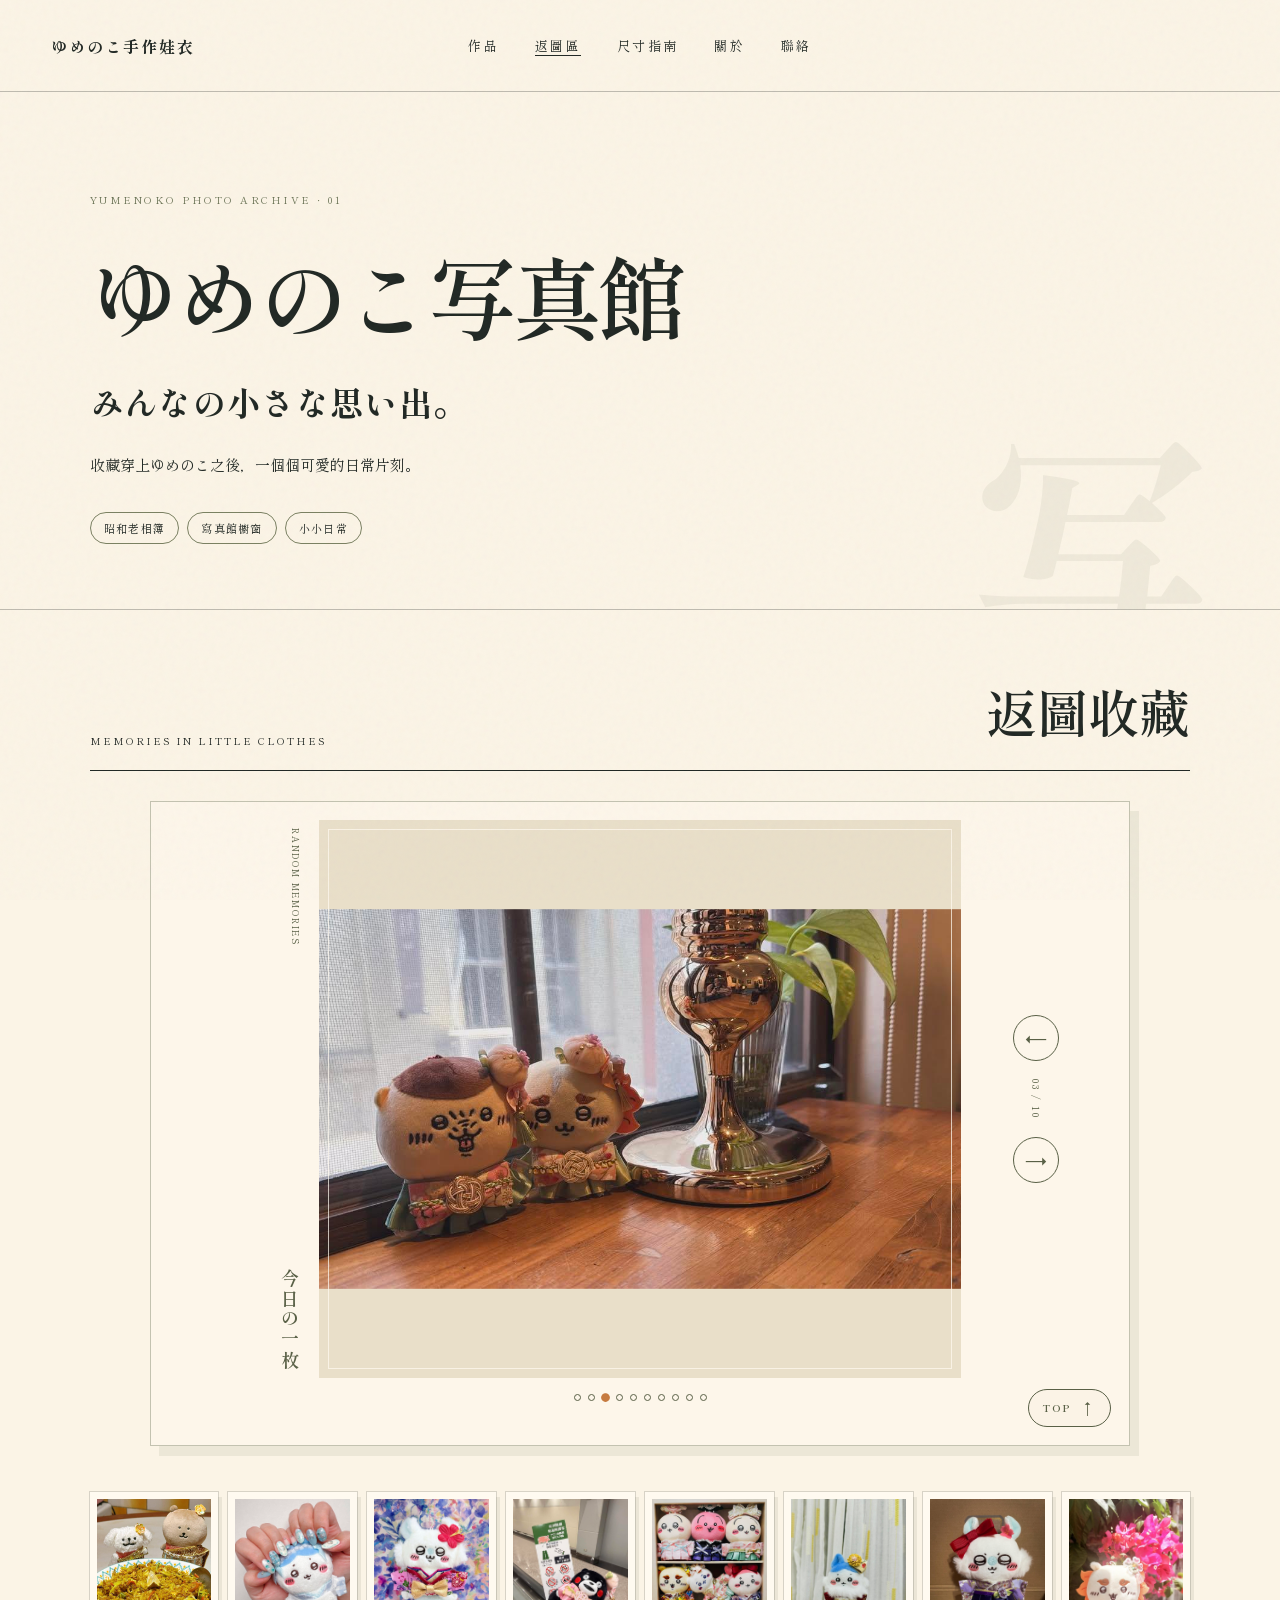
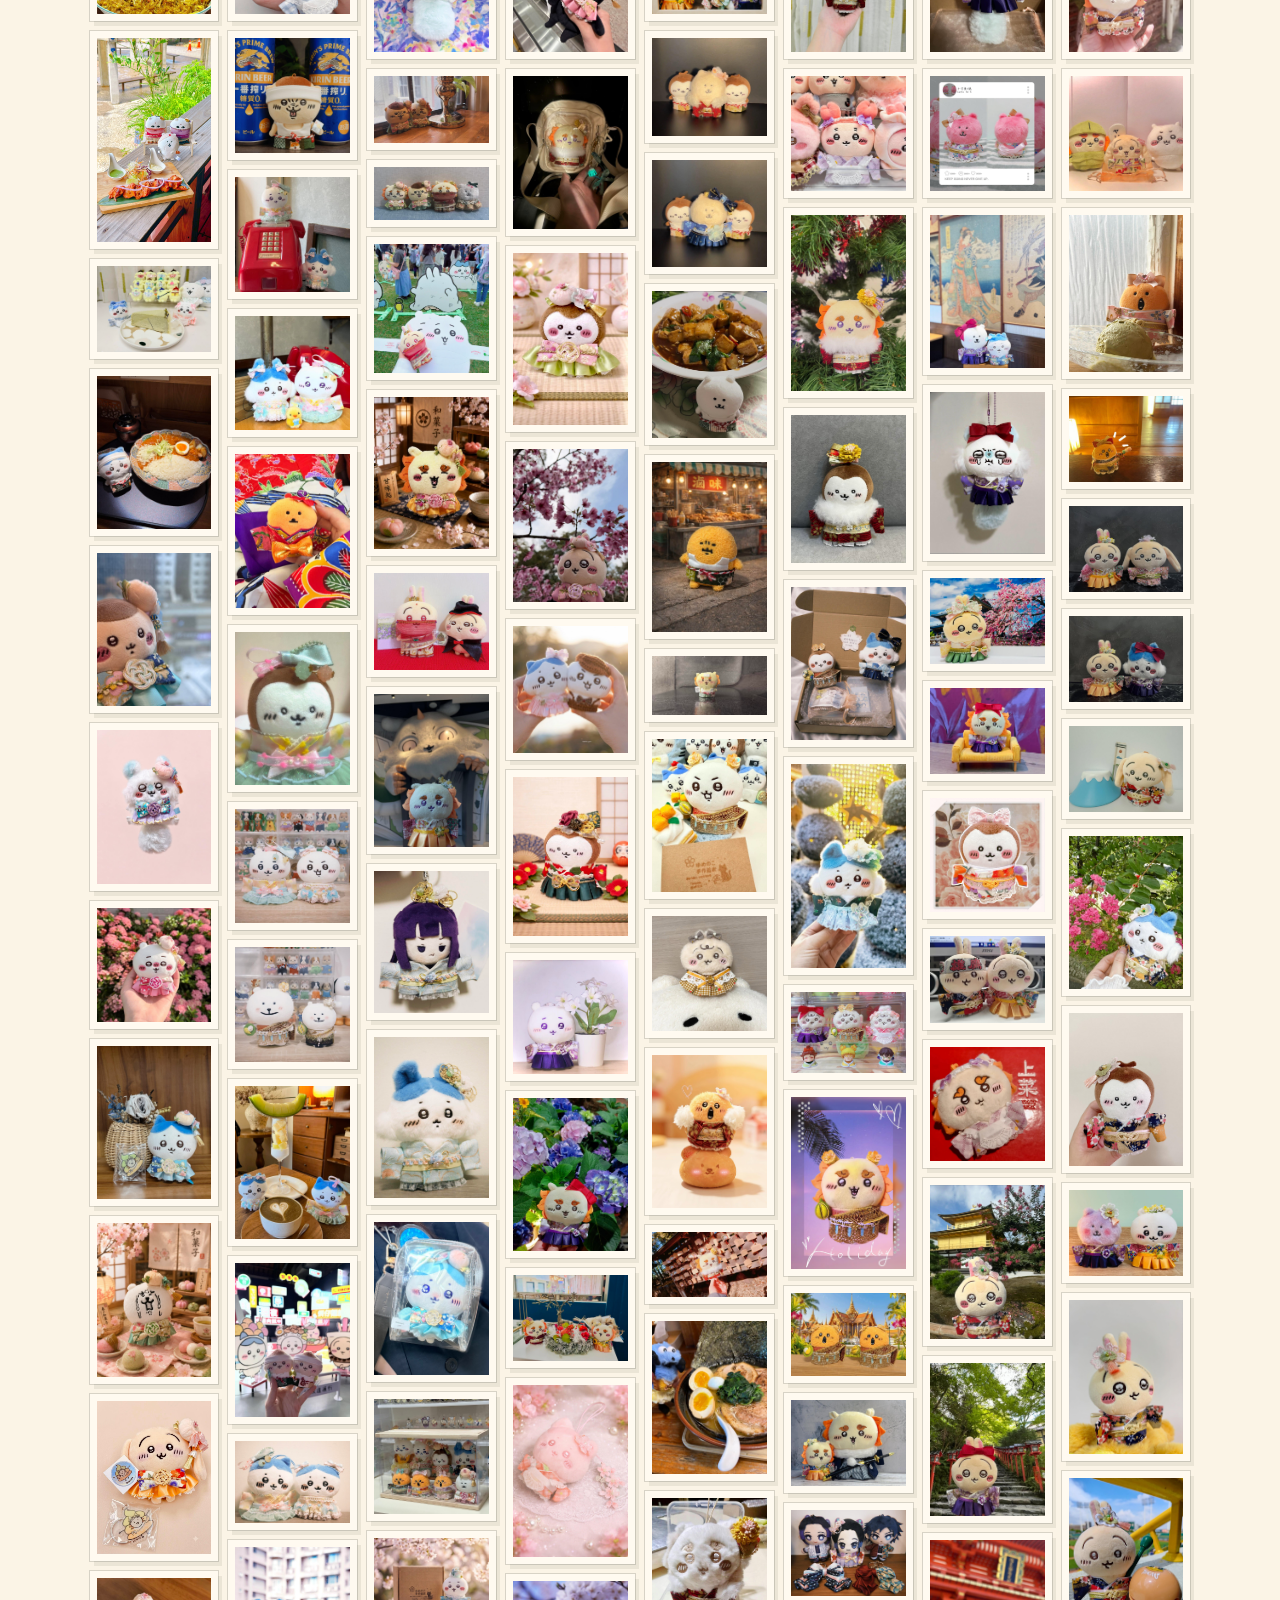
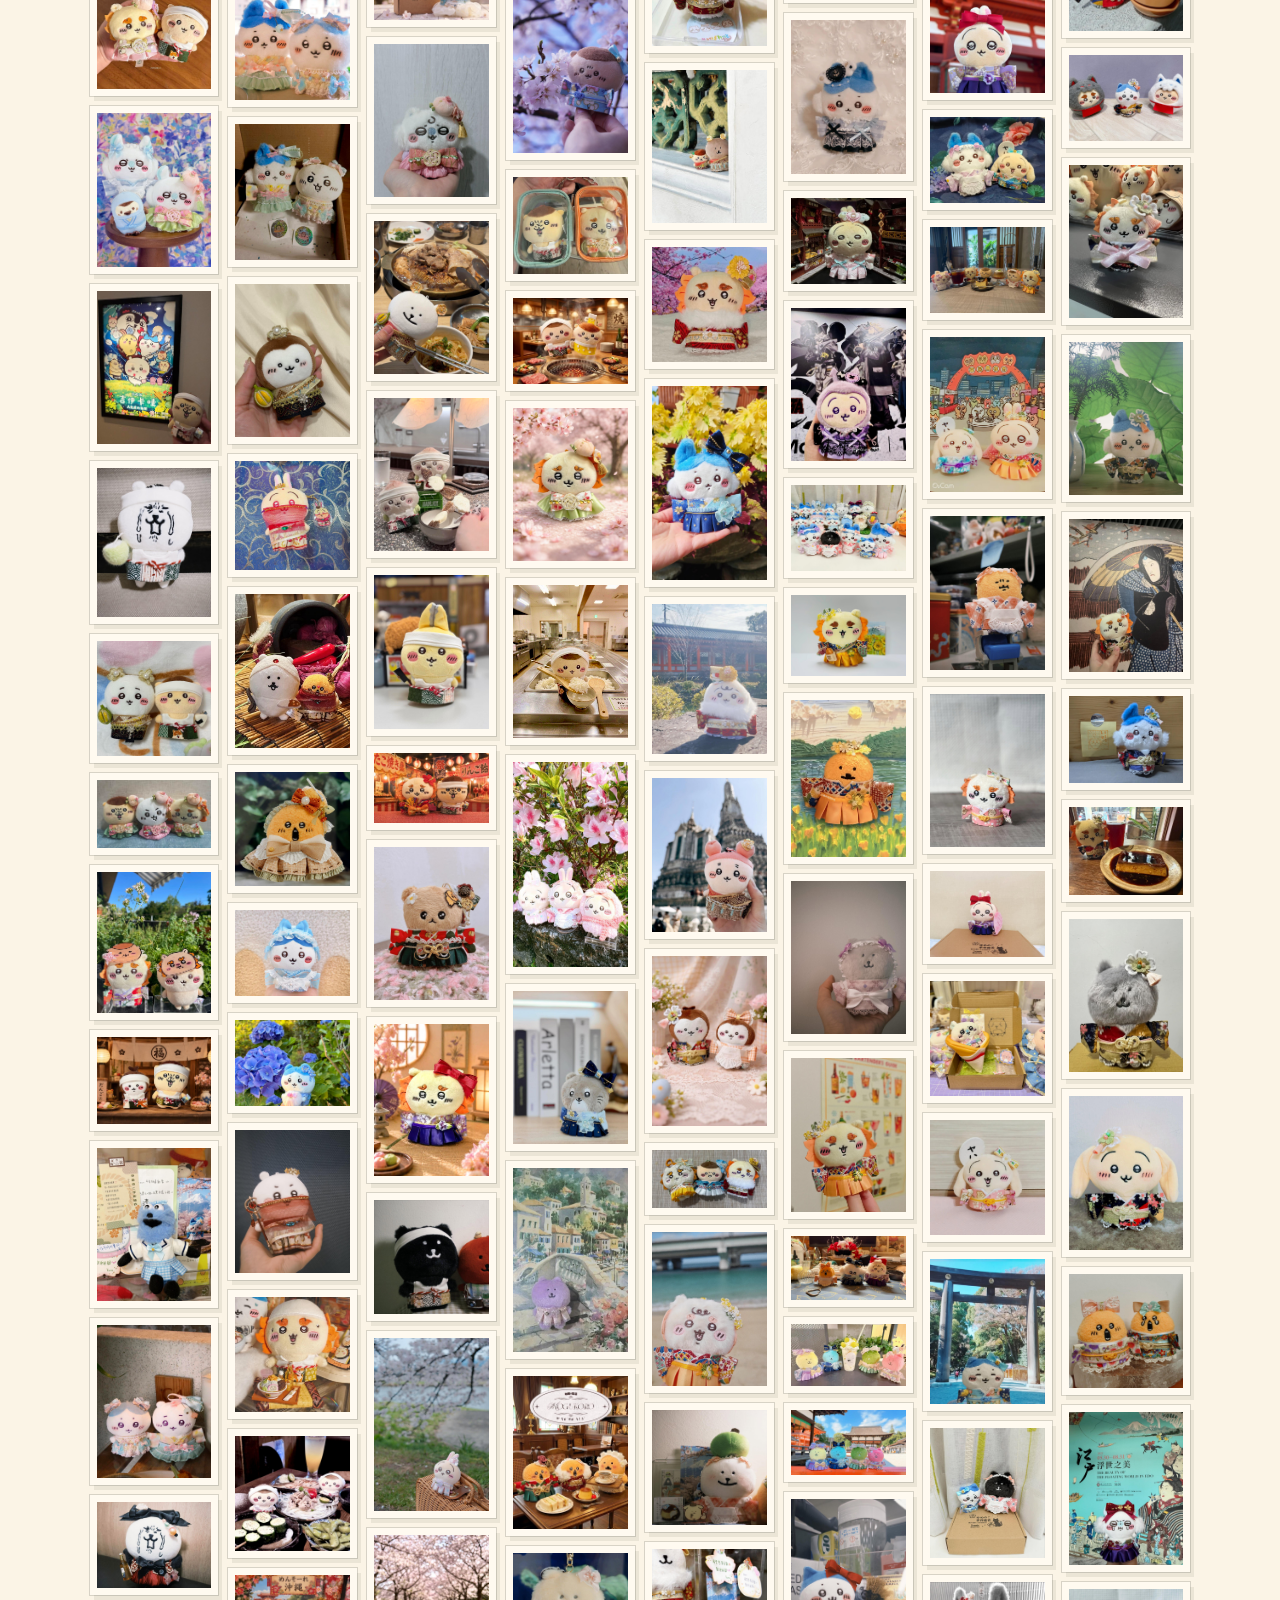
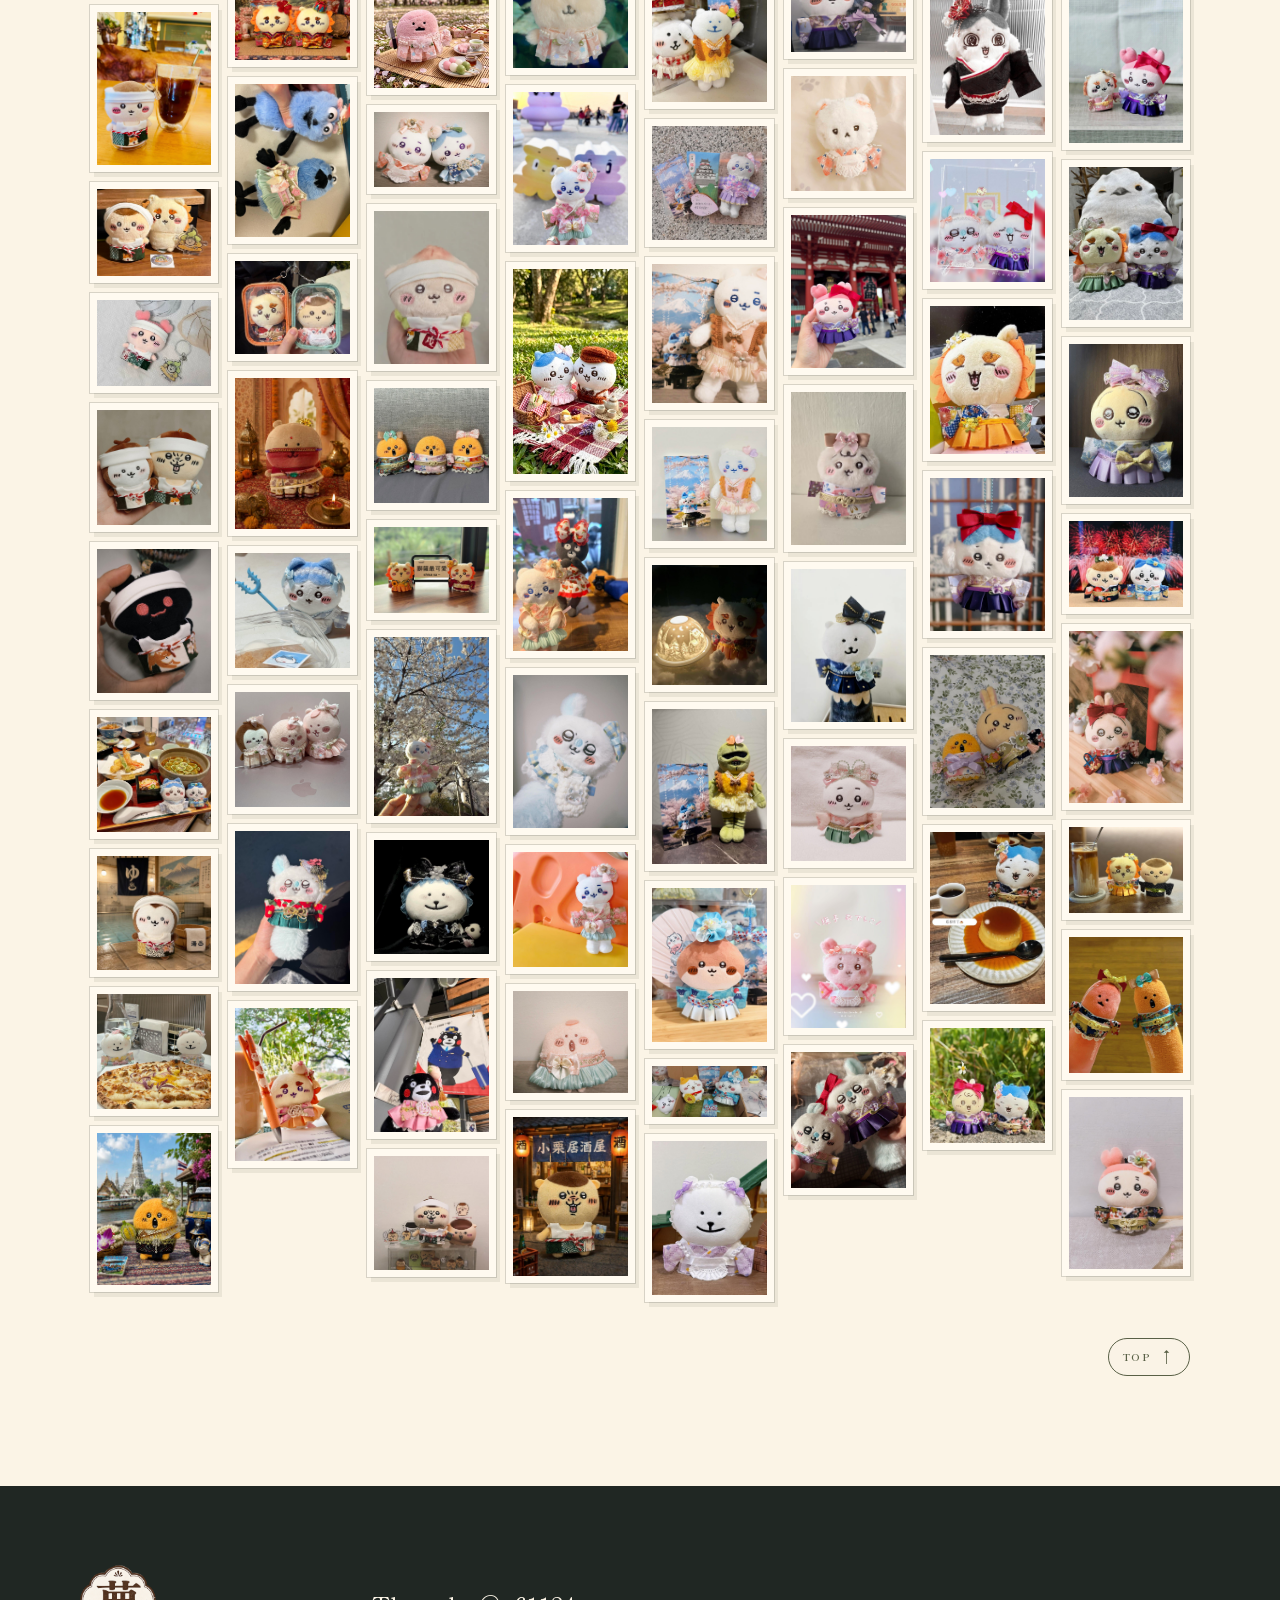
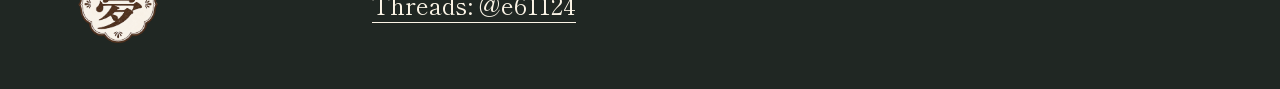
==== commit 35eb703f: "Fix mobile series top position and size guide copy" ====
--- a/photos.html
+++ b/photos.html
@@ -8,7 +8,7 @@
   <link rel="preconnect" href="https://fonts.googleapis.com">
   <link rel="preconnect" href="https://fonts.gstatic.com" crossorigin>
   <link href="https://fonts.googleapis.com/css2?family=Noto+Serif+TC:wght@400;600;700&family=Shippori+Mincho:wght@400;600;700&display=swap" rel="stylesheet">
-  <link rel="stylesheet" href="styles.css?v=20260812-10">
+  <link rel="stylesheet" href="styles.css?v=20260812-11">
 </head>
 <body class="photo-page" id="top">
   <div class="noise" aria-hidden="true"></div>
--- a/styles.css
+++ b/styles.css
@@ -266,6 +266,12 @@
     padding-top:16px;
   }
   .gallery .series-heading:first-child{margin-top:0}
+  .gallery .series-top{
+    column-span:all;
+    width:max-content;
+    margin:0 0 4px auto;
+    break-inside:avoid;
+  }
   .gallery .work-card{
     display:inline-block;
     width:100%;
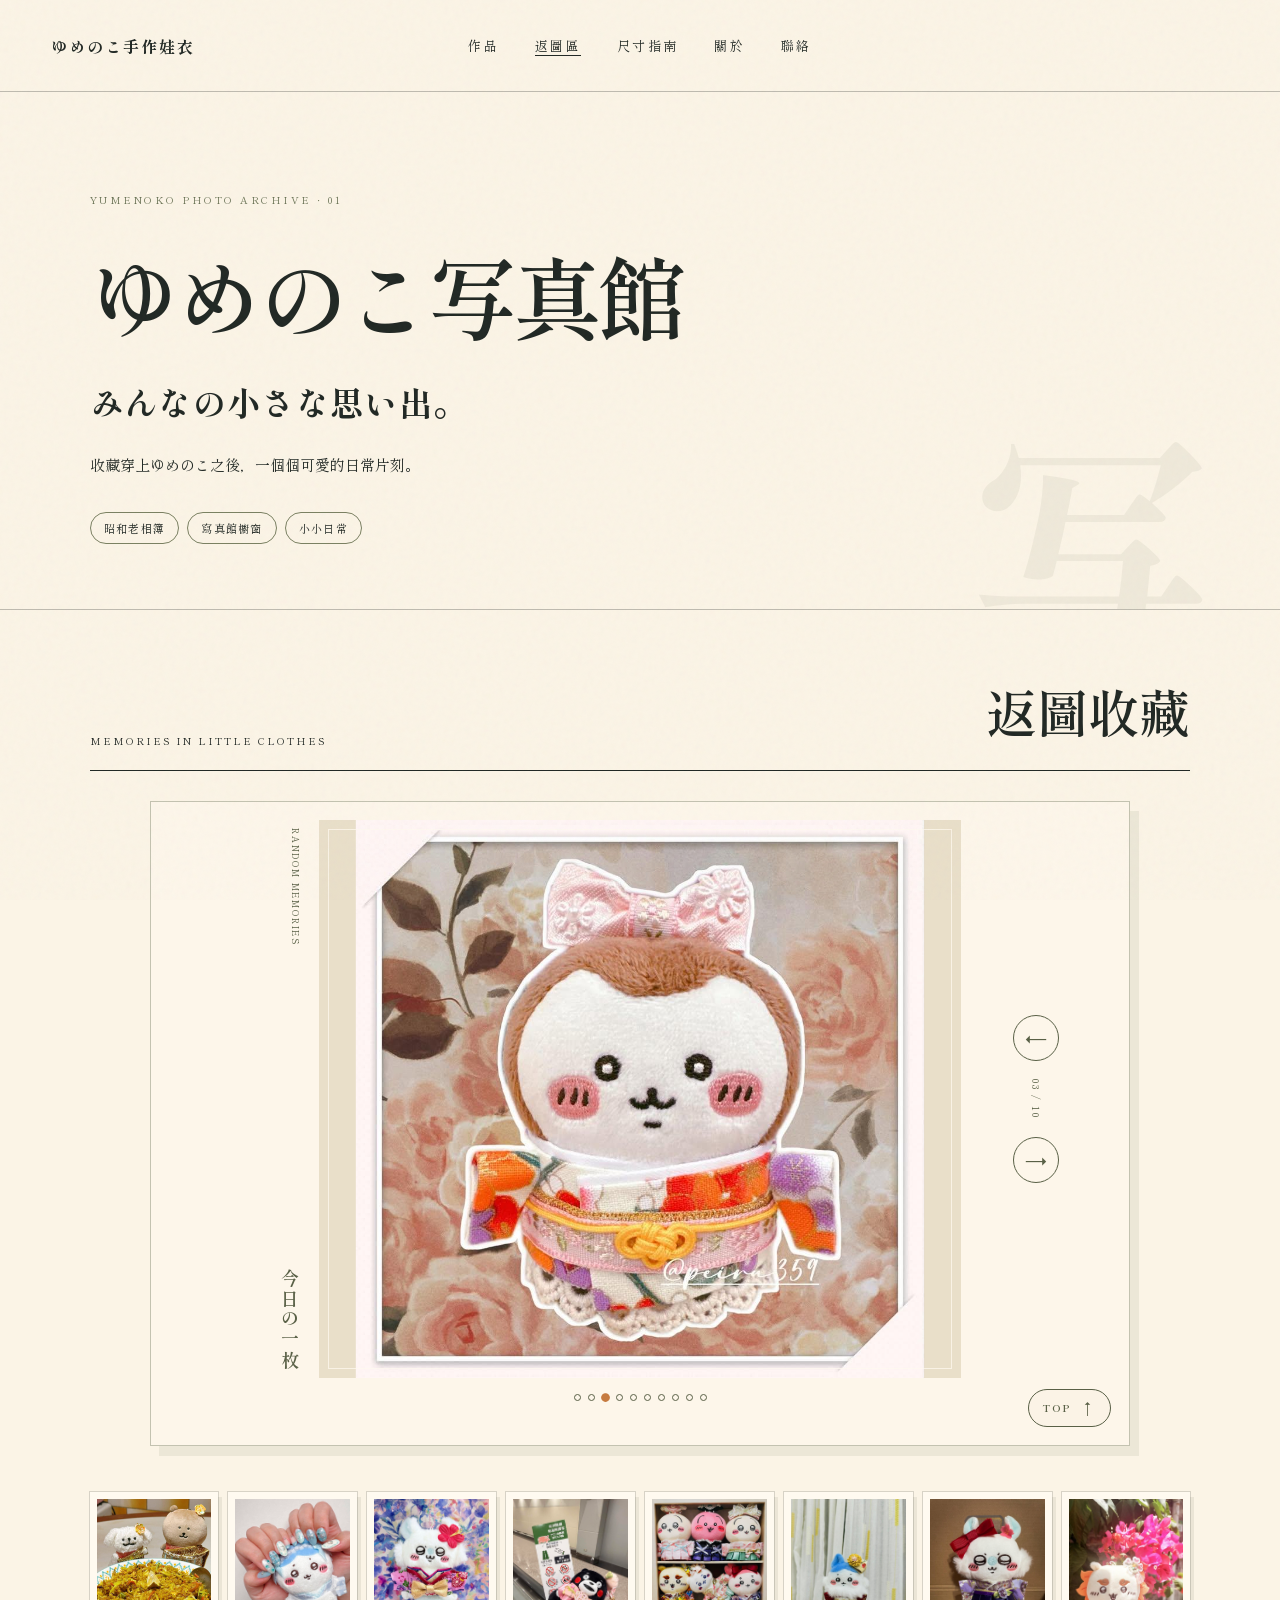
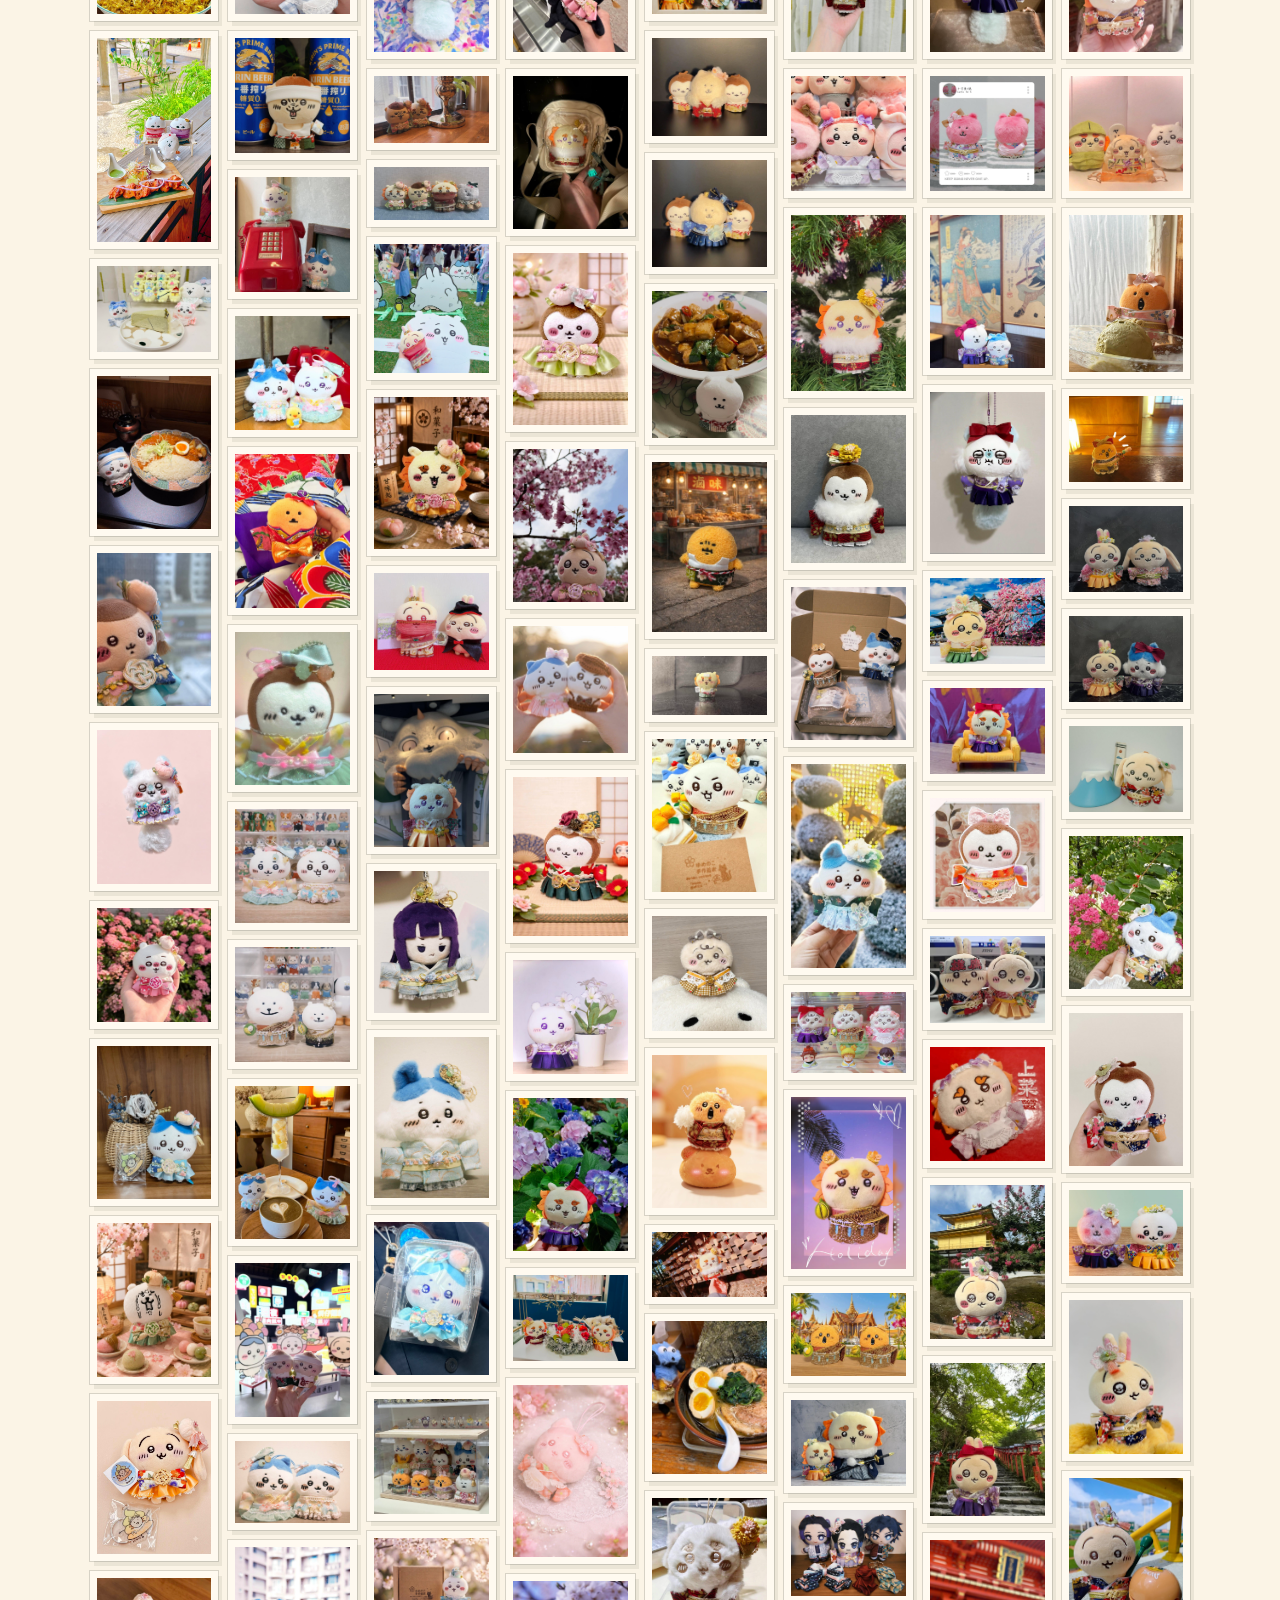
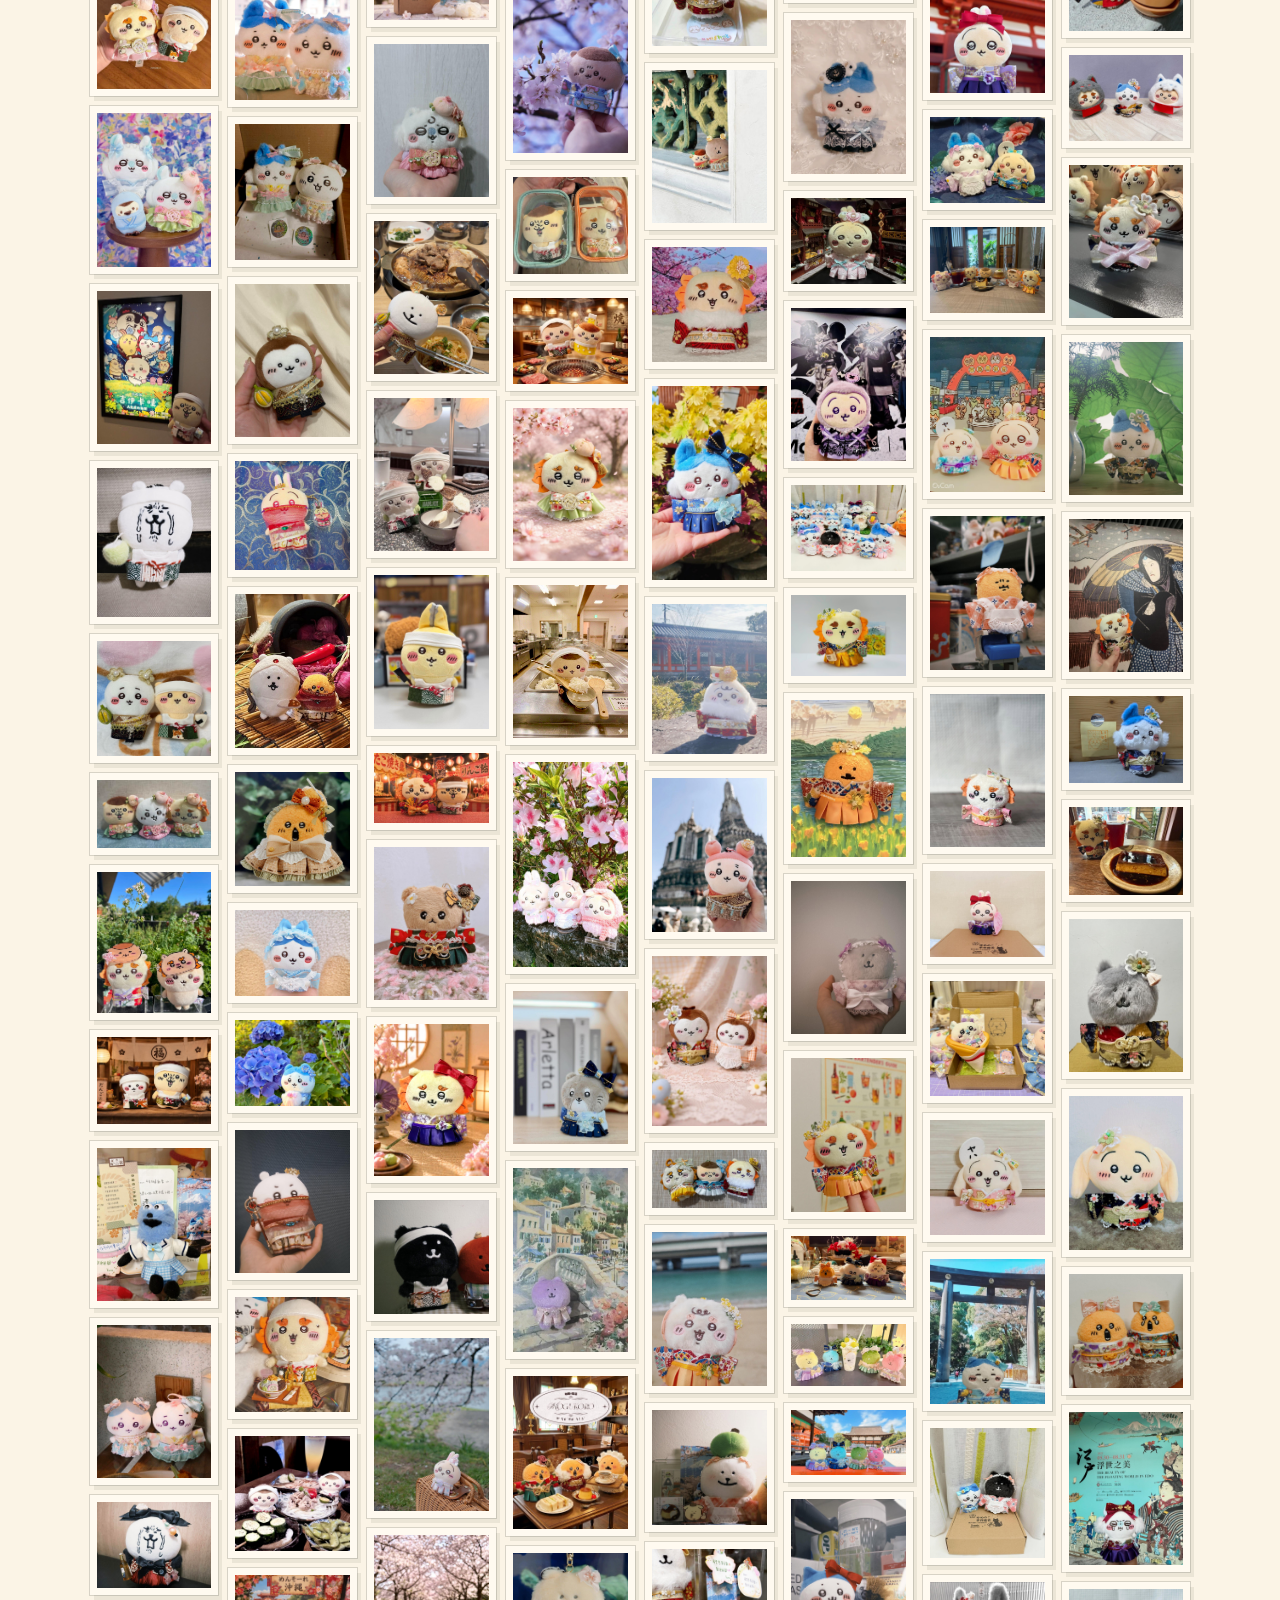
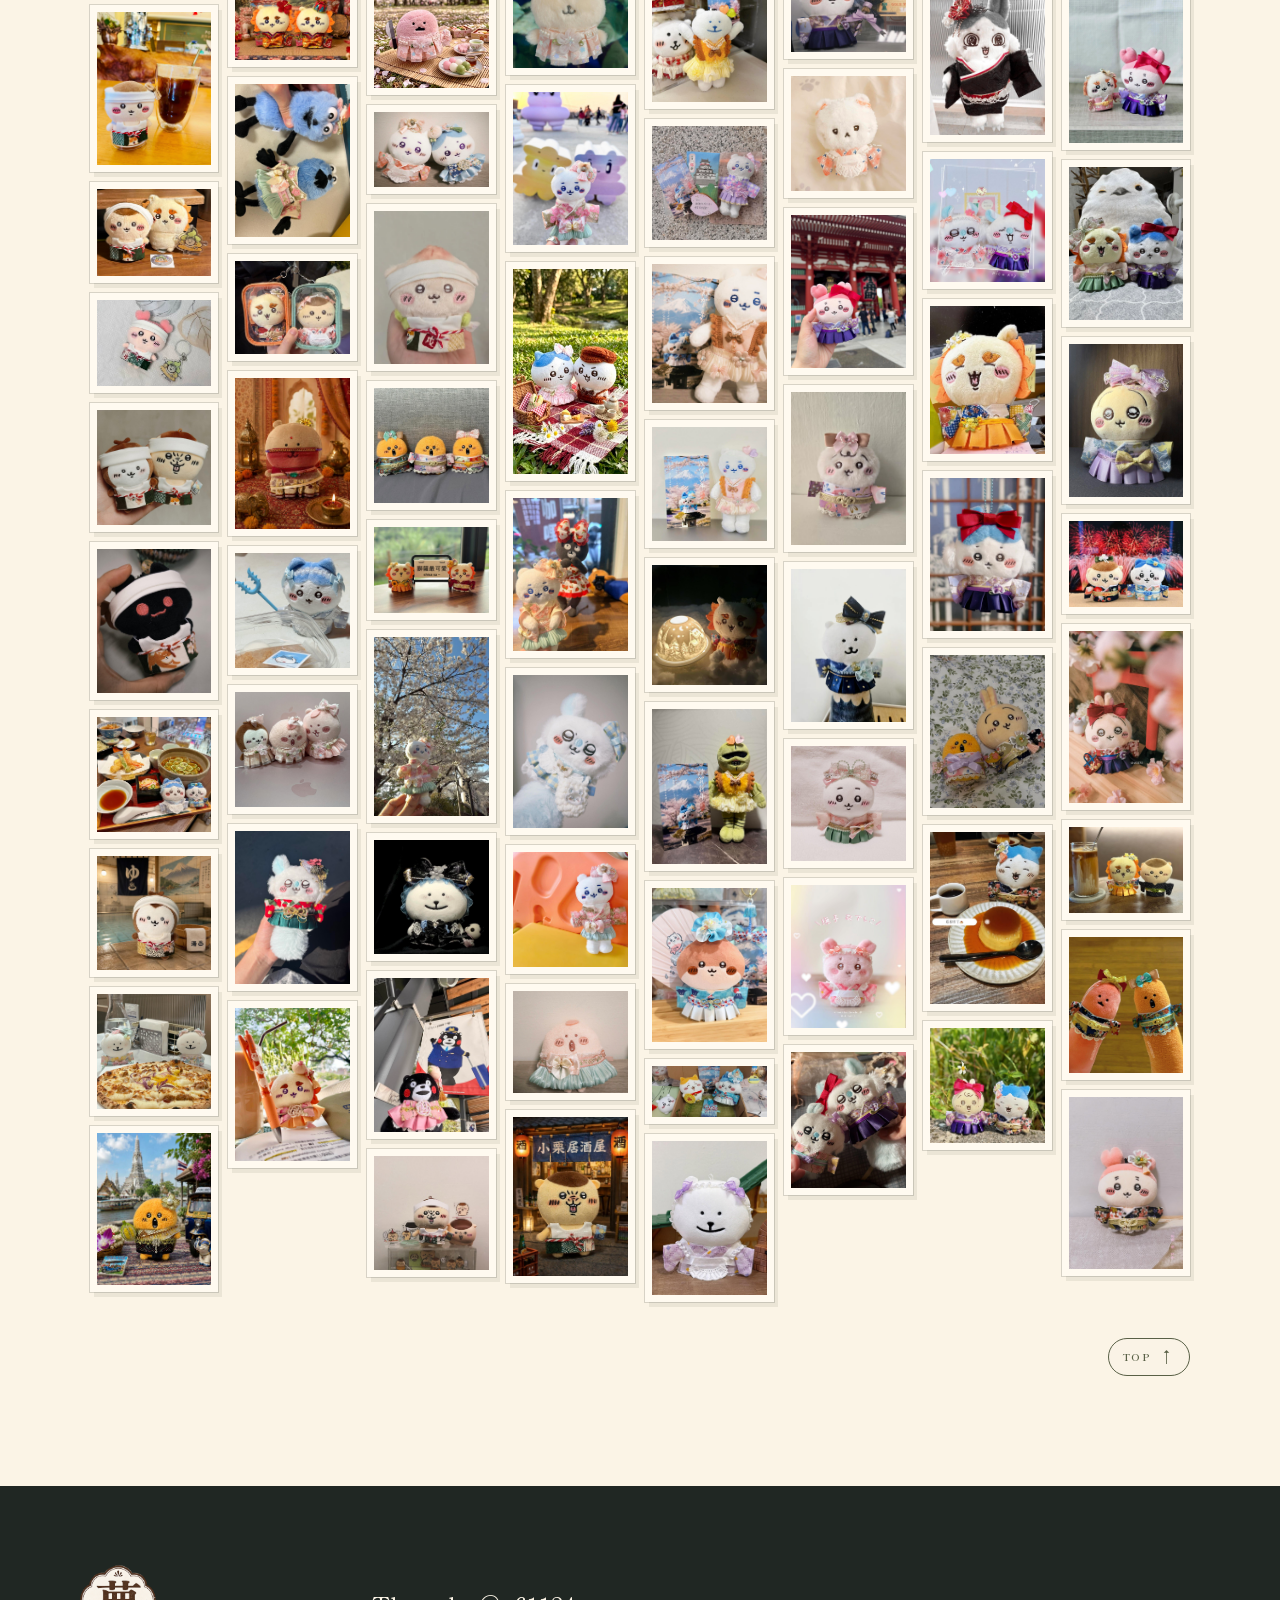
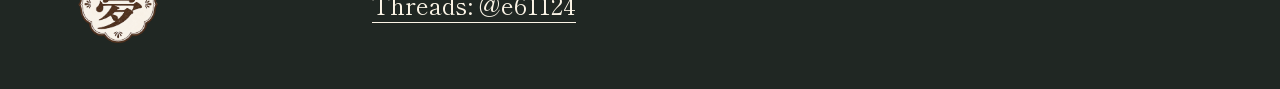
==== commit beeb7ada: "Isolate mobile masonry layout by series" ====
--- a/photos.html
+++ b/photos.html
@@ -8,7 +8,7 @@
   <link rel="preconnect" href="https://fonts.googleapis.com">
   <link rel="preconnect" href="https://fonts.gstatic.com" crossorigin>
   <link href="https://fonts.googleapis.com/css2?family=Noto+Serif+TC:wght@400;600;700&family=Shippori+Mincho:wght@400;600;700&display=swap" rel="stylesheet">
-  <link rel="stylesheet" href="styles.css?v=20260812-11">
+  <link rel="stylesheet" href="styles.css?v=20260812-12">
 </head>
 <body class="photo-page" id="top">
   <div class="noise" aria-hidden="true"></div>
--- a/styles.css
+++ b/styles.css
@@ -237,8 +237,14 @@
 .story .mobile-top{grid-column:1/-1}
 .return-slideshow .slideshow-top{grid-column:2/4;grid-row:2;margin:11px 0 0 auto}
 .size-guide-layout>.mobile-top{grid-column:1/-1}
+.gallery{display:block}
+.series-group{display:grid;grid-template-columns:repeat(4,minmax(0,1fr));gap:45px 18px;align-items:start}
+.series-group[hidden]{display:none}
+.series-group .series-heading{grid-column:1/-1}
+.series-cards{display:contents}
 .gallery .series-top{grid-column:1/-1;justify-self:end;margin:0 0 12px}
 .gallery .series-top[hidden]{display:none}
+@media(max-width:900px){.series-group{grid-template-columns:repeat(2,minmax(0,1fr))}}
 @media(max-width:560px){
   .mobile-top{width:max-content;min-width:70px;height:36px;margin:32px 0 0 auto;padding:0 13px;display:flex;align-items:center;justify-content:center;gap:8px;border:1px solid #596046;border-radius:99px;color:#596046;background:rgba(251,244,230,.84);font-size:10px;font-weight:700;letter-spacing:.14em;line-height:1;position:relative;z-index:3}
   .mobile-top span{font-size:15px;line-height:1}
@@ -256,20 +262,23 @@
   .filter-bar::-webkit-scrollbar{display:none}
   .gallery{
     display:block;
-    columns:2;
-    column-gap:10px;
-  }
+  }
+  .gallery .series-group{display:block}
+  .gallery .series-group[hidden]{display:none}
   .gallery .series-heading{
-    column-span:all;
     break-after:avoid;
     margin:30px 0 14px;
     padding-top:16px;
   }
   .gallery .series-heading:first-child{margin-top:0}
+  .gallery .series-cards{
+    display:block;
+    columns:2;
+    column-gap:10px;
+  }
   .gallery .series-top{
-    column-span:all;
     width:max-content;
-    margin:0 0 4px auto;
+    margin:2px 0 30px auto;
     break-inside:avoid;
   }
   .gallery .work-card{
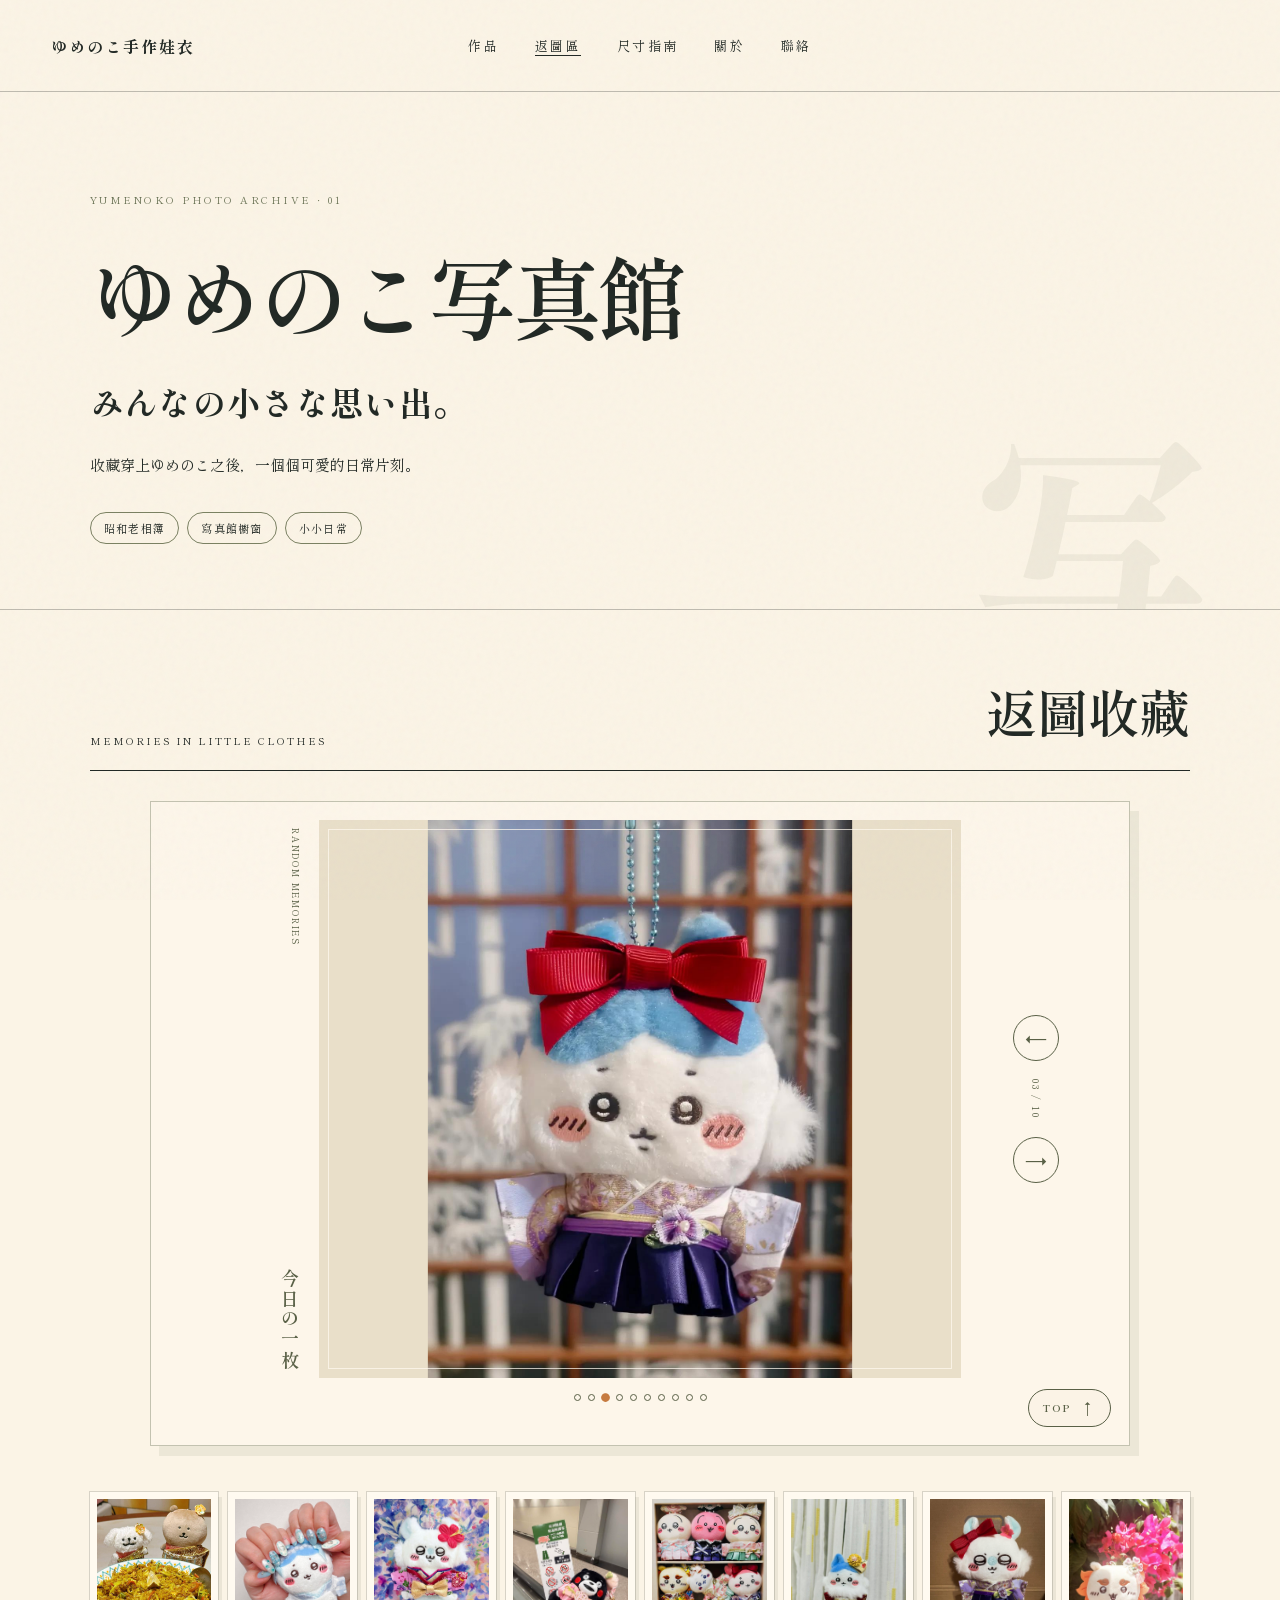
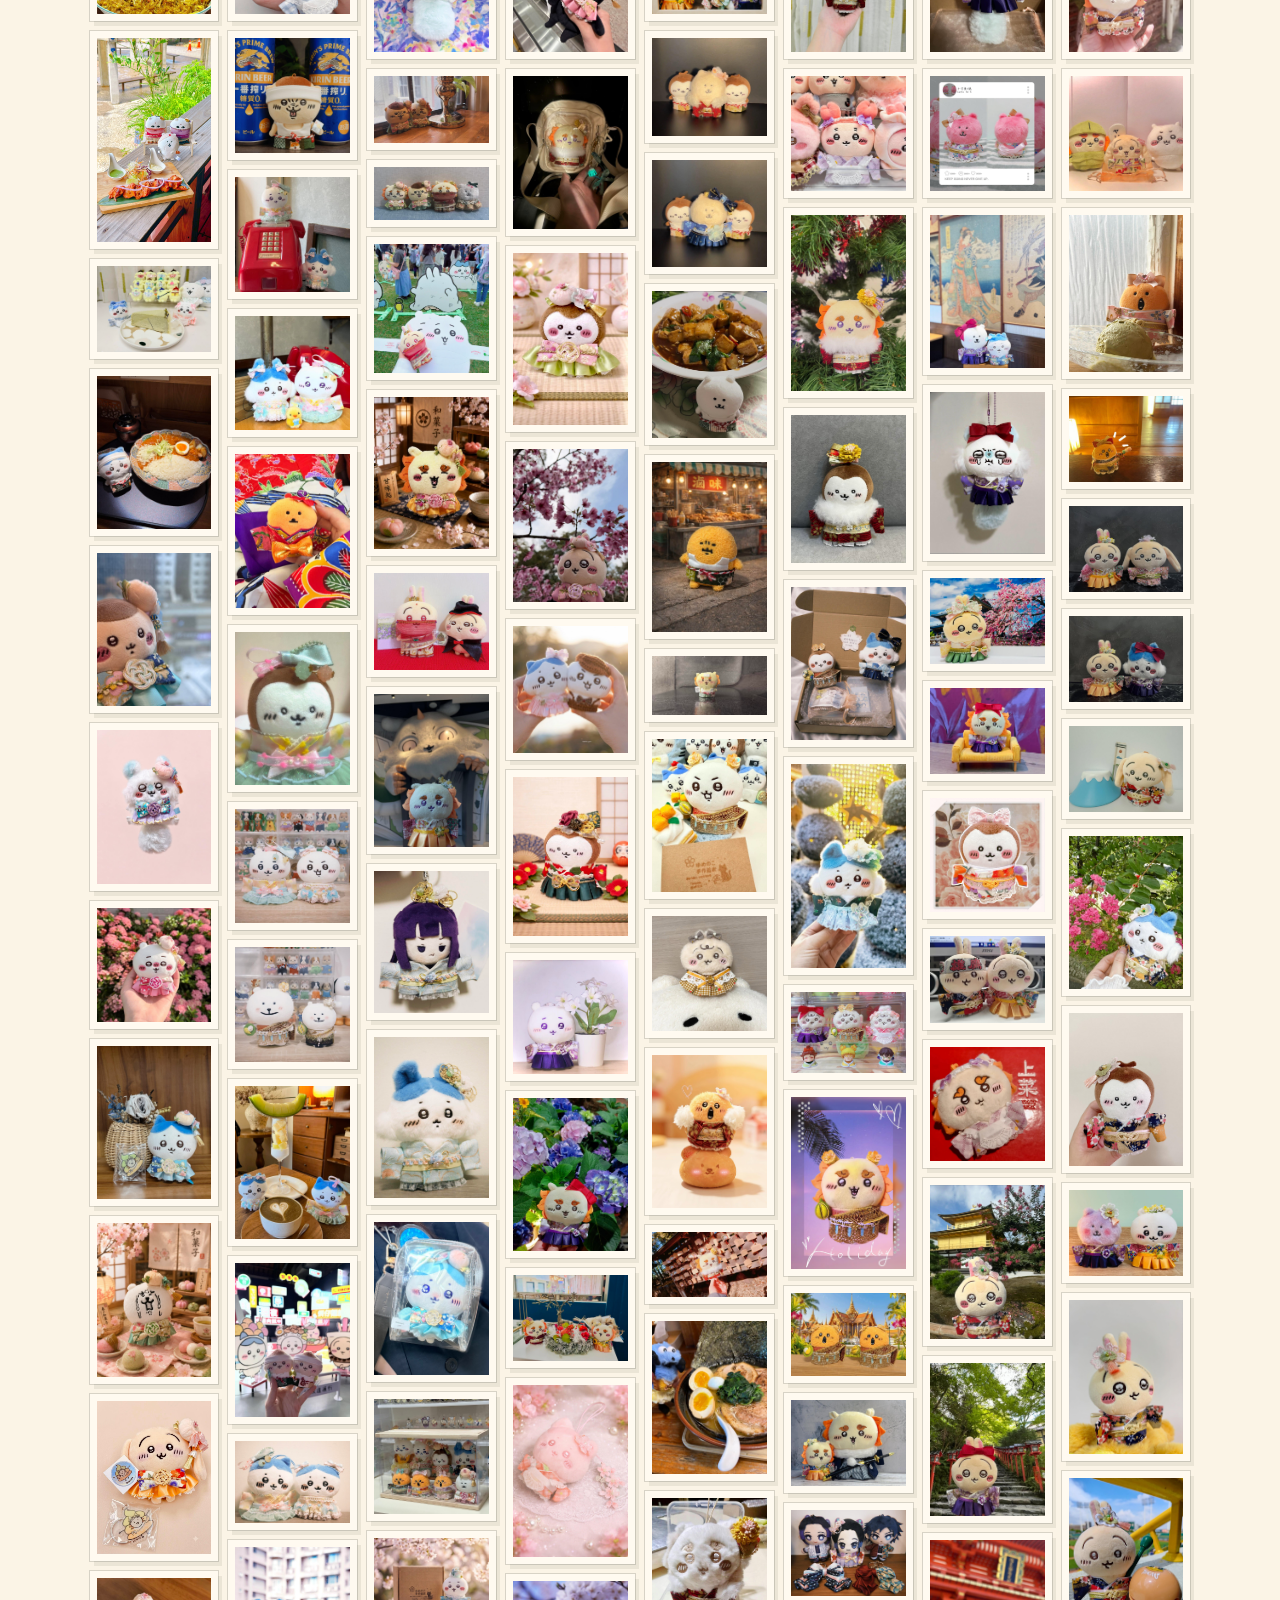
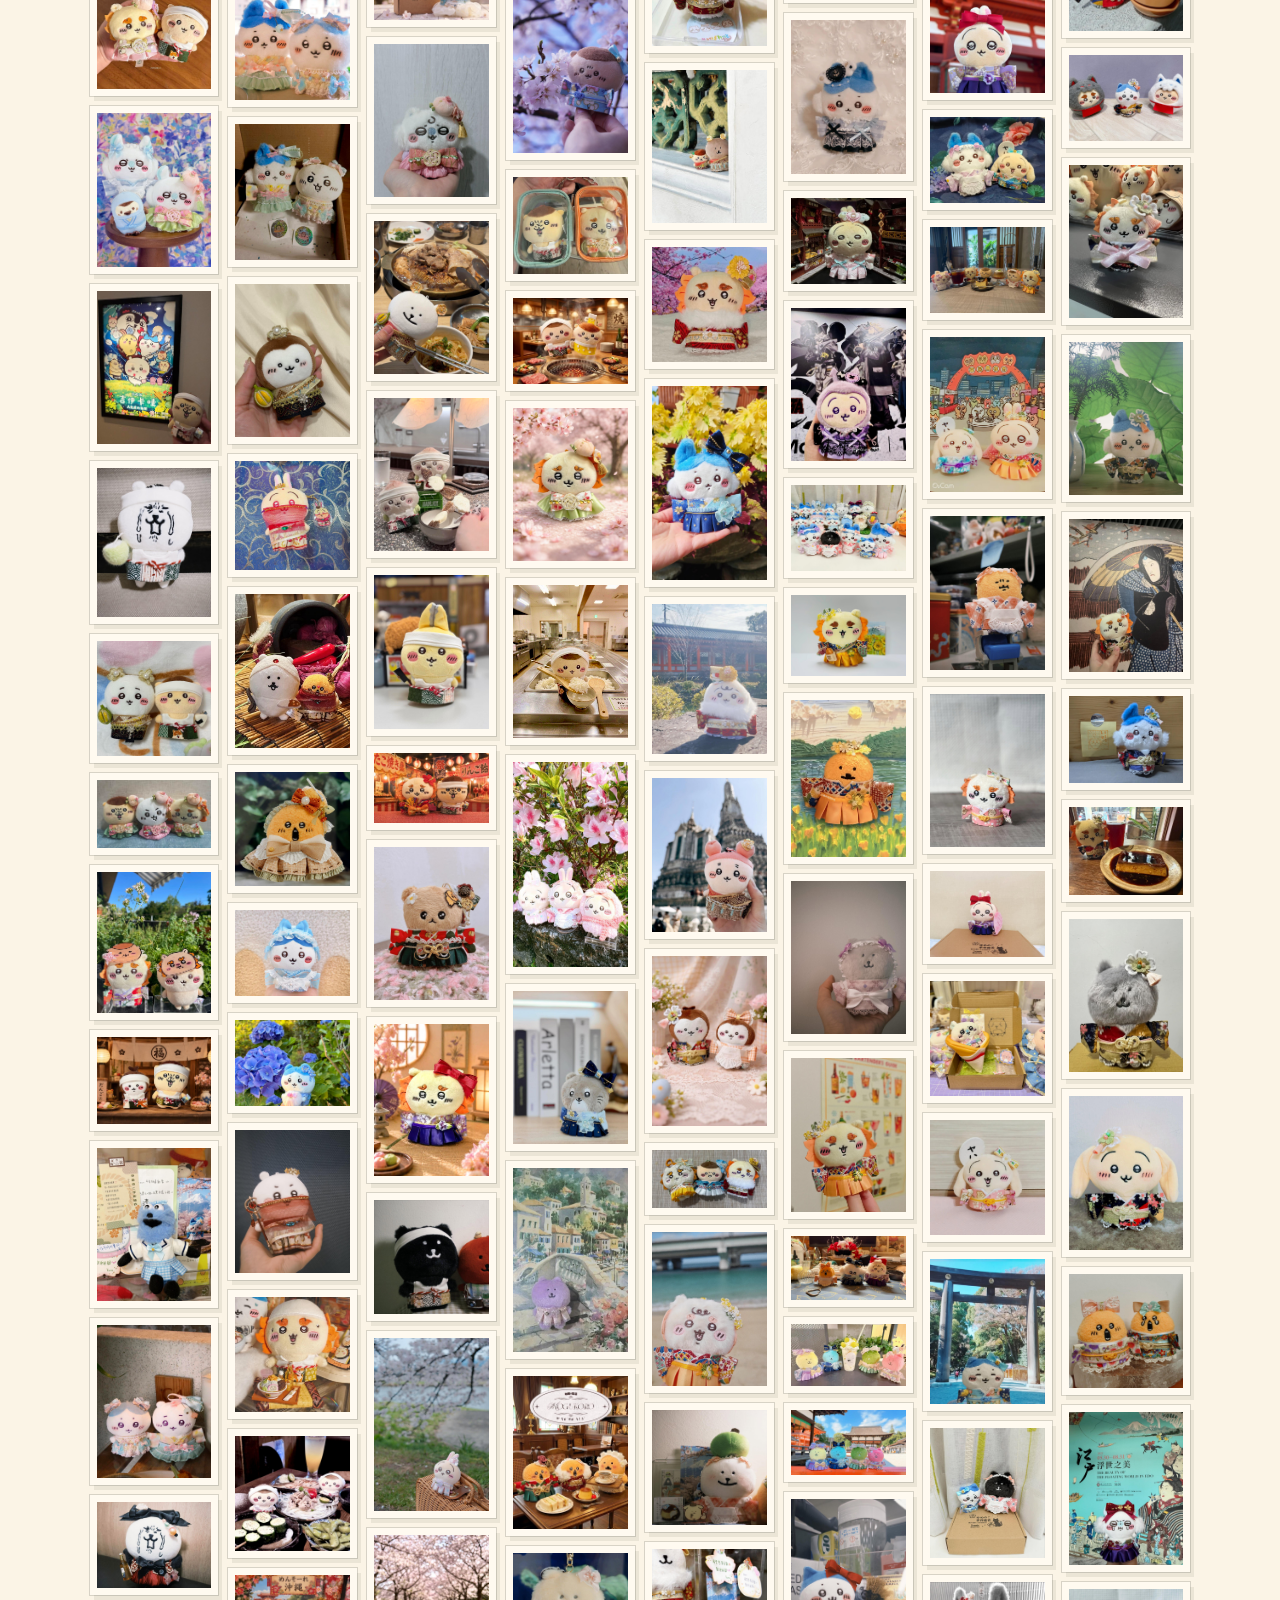
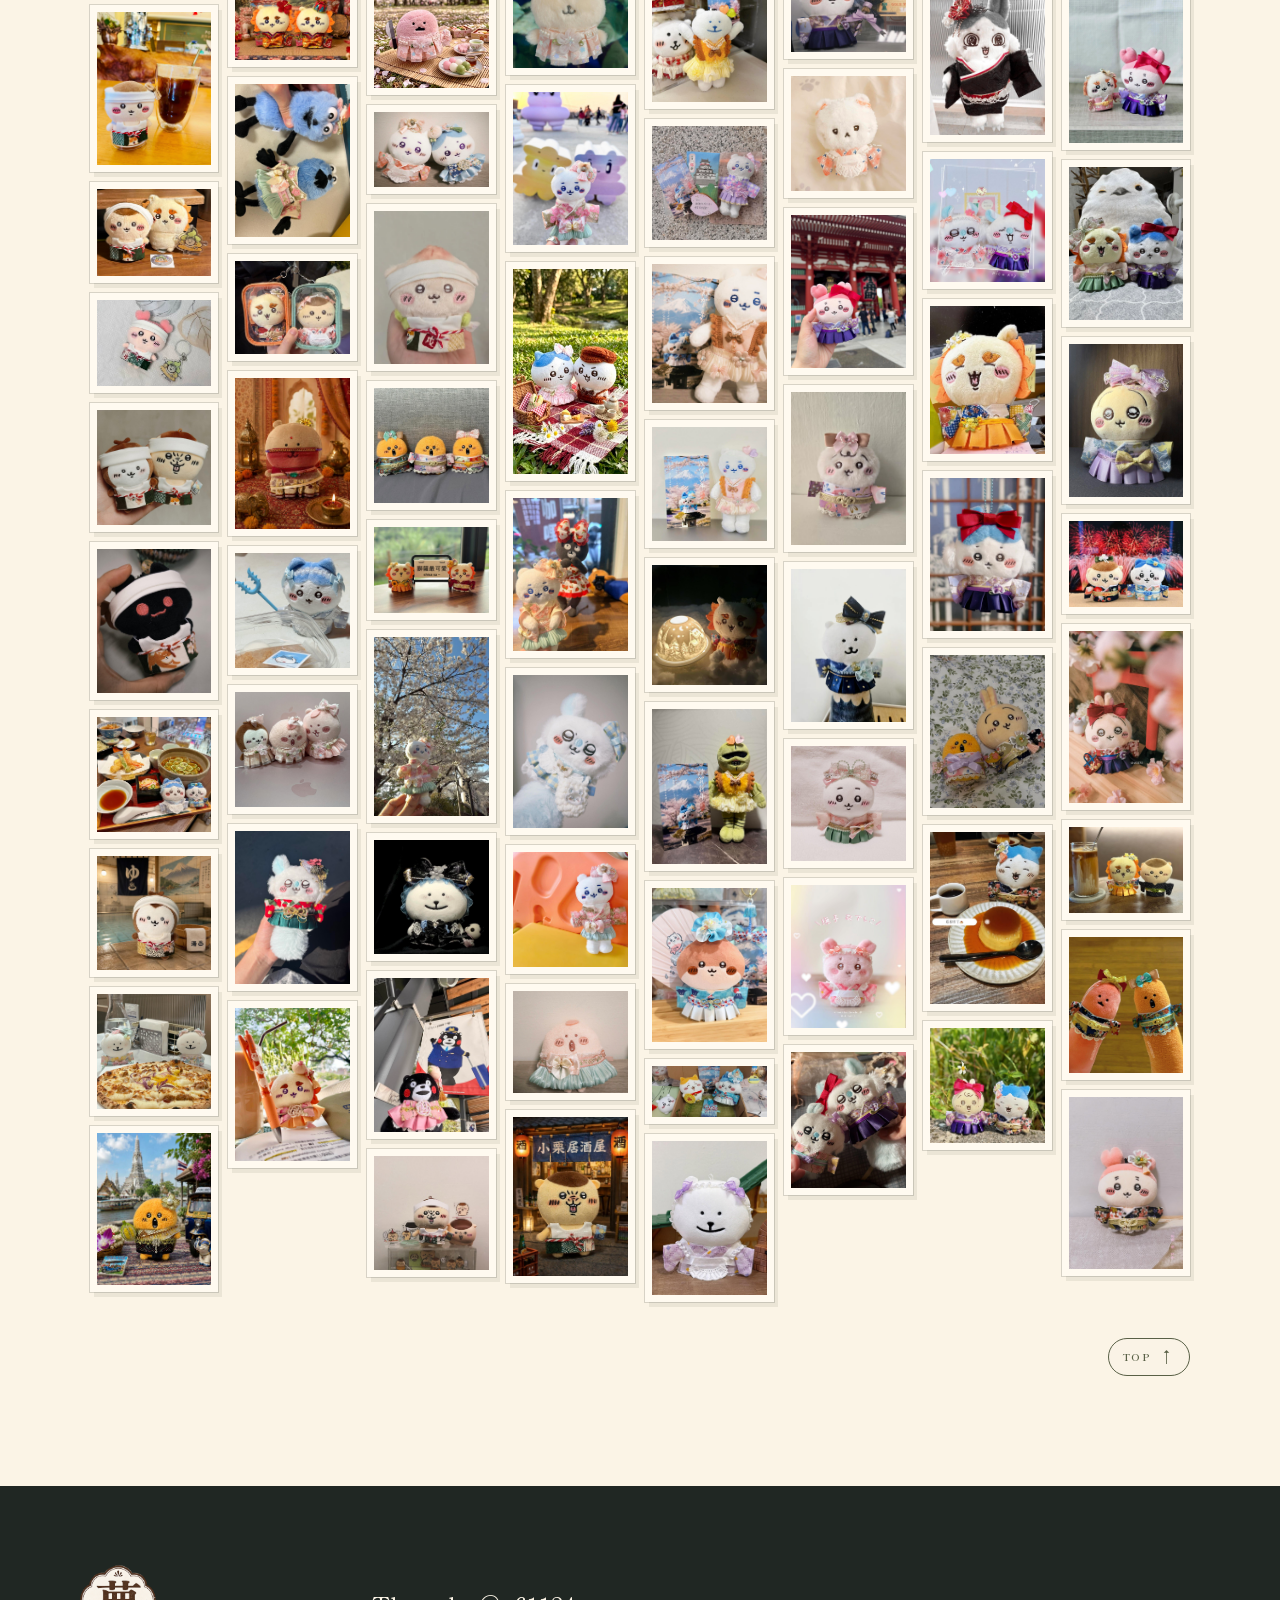
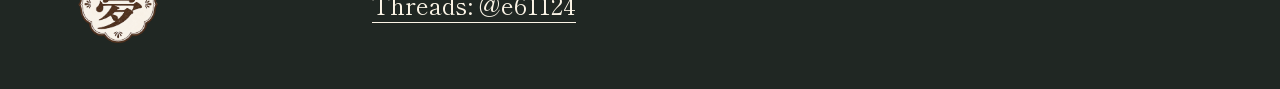
==== commit 2b36ffbe: "Add soft album interaction transitions" ====
--- a/photos.html
+++ b/photos.html
@@ -8,7 +8,7 @@
   <link rel="preconnect" href="https://fonts.googleapis.com">
   <link rel="preconnect" href="https://fonts.gstatic.com" crossorigin>
   <link href="https://fonts.googleapis.com/css2?family=Noto+Serif+TC:wght@400;600;700&family=Shippori+Mincho:wght@400;600;700&display=swap" rel="stylesheet">
-  <link rel="stylesheet" href="styles.css?v=20260812-12">
+  <link rel="stylesheet" href="styles.css?v=20260812-13">
 </head>
 <body class="photo-page" id="top">
   <div class="noise" aria-hidden="true"></div>
@@ -58,6 +58,6 @@
 
   <dialog class="lightbox return-lightbox" aria-label="返圖相簿"><button class="close" aria-label="關閉">×</button><button class="prev" aria-label="上一張">←</button><div class="lightbox-art photo-lightbox"></div><div class="lightbox-caption"><span class="counter"></span><h3></h3></div><button class="next" aria-label="下一張">→</button></dialog>
   <script src="return-data.js?v=20260812-11"></script>
-  <script src="photos.js?v=20260812-12"></script>
+  <script src="photos.js?v=20260812-13"></script>
 </body>
 </html>
--- a/styles.css
+++ b/styles.css
@@ -306,3 +306,82 @@
     overflow-wrap:anywhere;
   }
 }
+
+/* Soft album transitions, depth, and touch feedback. */
+button,
+a,
+[tabindex]{
+  -webkit-tap-highlight-color:transparent;
+}
+button:focus,
+button:focus-visible,
+a:focus,
+a:focus-visible,
+[tabindex]:focus,
+[tabindex]:focus-visible{
+  outline:none!important;
+  box-shadow:none!important;
+}
+.lightbox{
+  opacity:0;
+  transform:translateY(8px) scale(.985);
+  transition:opacity .24s ease,transform .3s cubic-bezier(.22,.75,.25,1);
+}
+.lightbox::backdrop{
+  background:rgba(20,24,21,0);
+  opacity:0;
+  -webkit-backdrop-filter:blur(0);
+  backdrop-filter:blur(0);
+  transition:opacity .26s ease,background-color .26s ease,-webkit-backdrop-filter .3s ease,backdrop-filter .3s ease;
+}
+.lightbox[open].is-visible{
+  opacity:1;
+  transform:translateY(0) scale(1);
+}
+.lightbox[open].is-visible::backdrop{
+  background:rgba(20,24,21,.82);
+  opacity:1;
+  -webkit-backdrop-filter:blur(5px) saturate(.82);
+  backdrop-filter:blur(5px) saturate(.82);
+}
+.lightbox-art{
+  opacity:1;
+  transform:translateX(0) scale(1);
+  filter:blur(0);
+  transition:opacity .2s ease,transform .28s cubic-bezier(.22,.75,.25,1),filter .22s ease;
+  will-change:opacity,transform;
+}
+.lightbox-art.is-swapping{
+  opacity:0;
+  filter:blur(2px);
+}
+.lightbox-art.is-swapping.swap-prev{transform:translateX(14px) scale(.992)}
+.lightbox-art.is-swapping.swap-next{transform:translateX(-14px) scale(.992)}
+.lightbox .close,
+.lightbox .prev,
+.lightbox .next{
+  -webkit-appearance:none;
+  appearance:none;
+  outline:0;
+  box-shadow:none;
+  touch-action:manipulation;
+  transition:transform .14s cubic-bezier(.2,.8,.2,1),opacity .14s ease,color .2s ease;
+  transform-origin:center;
+}
+.lightbox .close:hover,
+.lightbox .prev:hover,
+.lightbox .next:hover{transform:scale(1.06)}
+.lightbox .close:active,
+.lightbox .prev:active,
+.lightbox .next:active{
+  transform:scale(.82);
+  opacity:.58;
+}
+@media(prefers-reduced-motion:reduce){
+  .lightbox,
+  .lightbox::backdrop,
+  .lightbox-art,
+  .lightbox .close,
+  .lightbox .prev,
+  .lightbox .next{transition:none}
+}
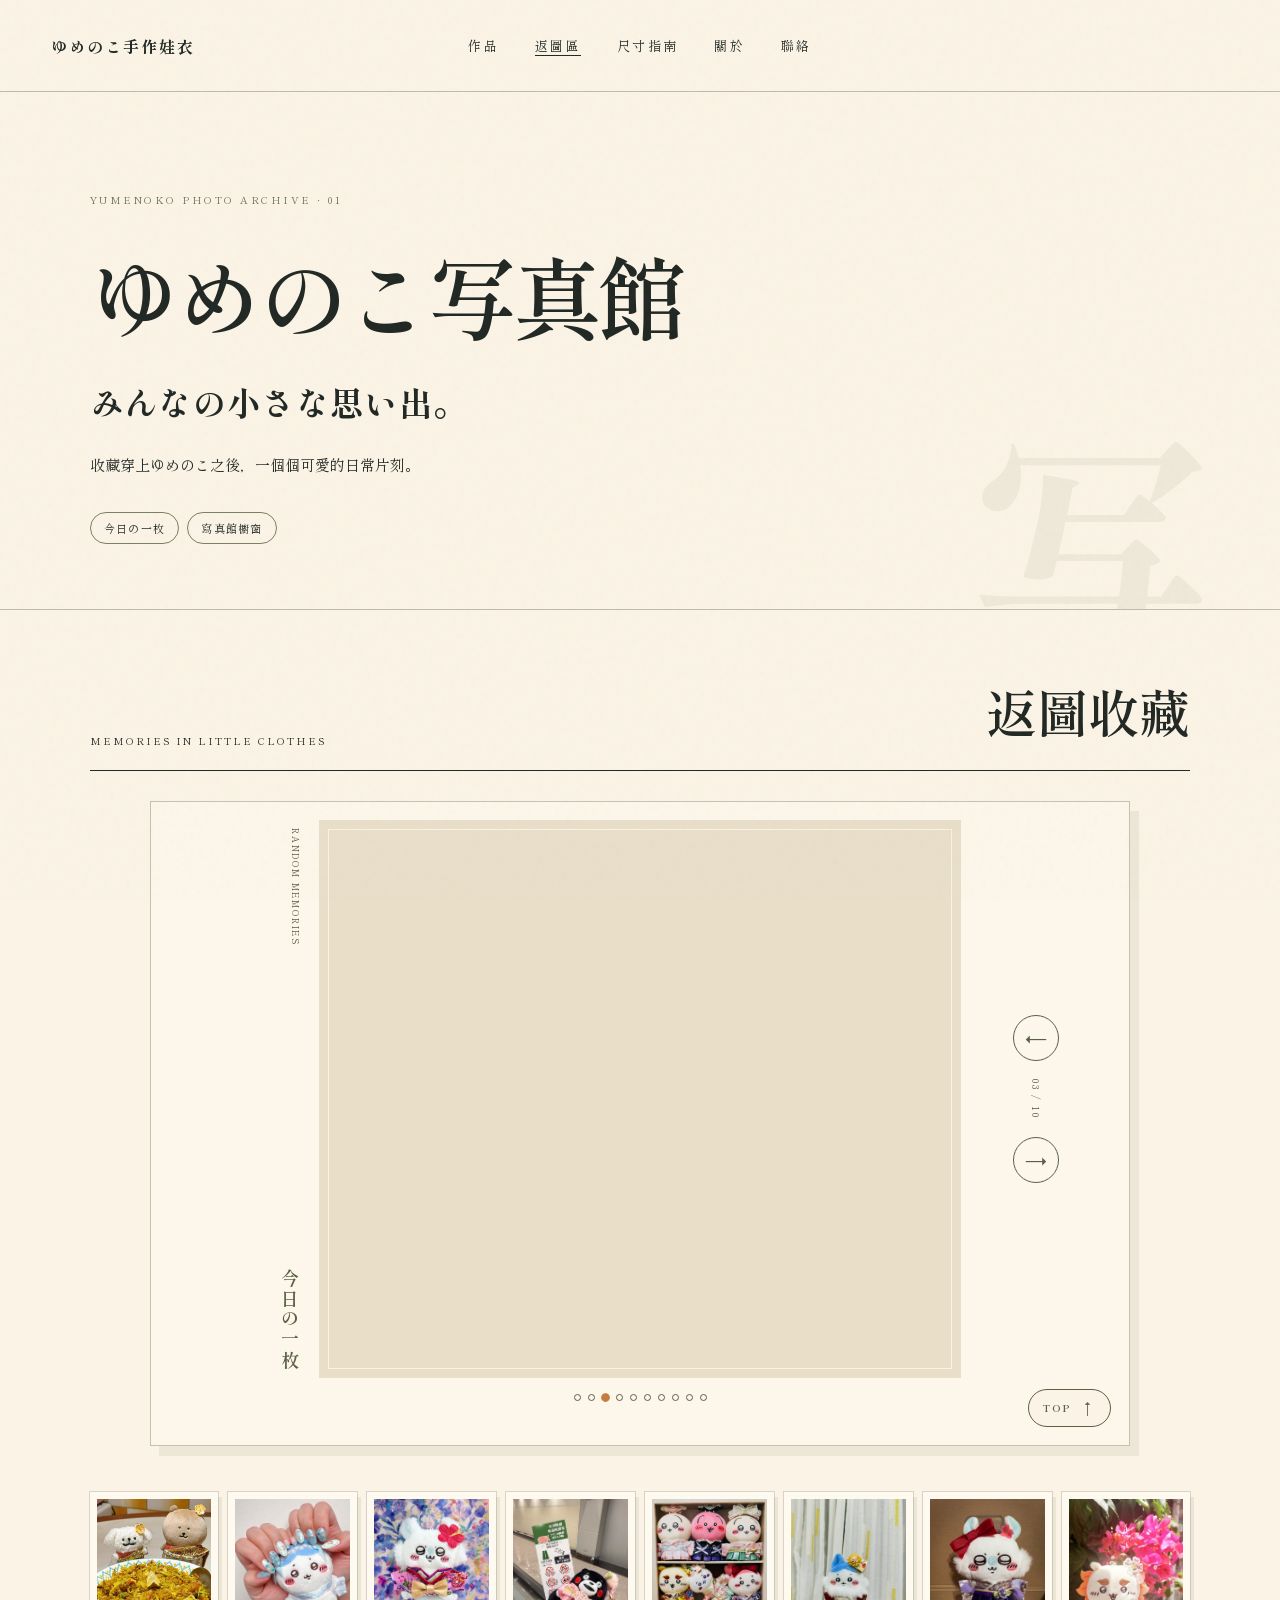
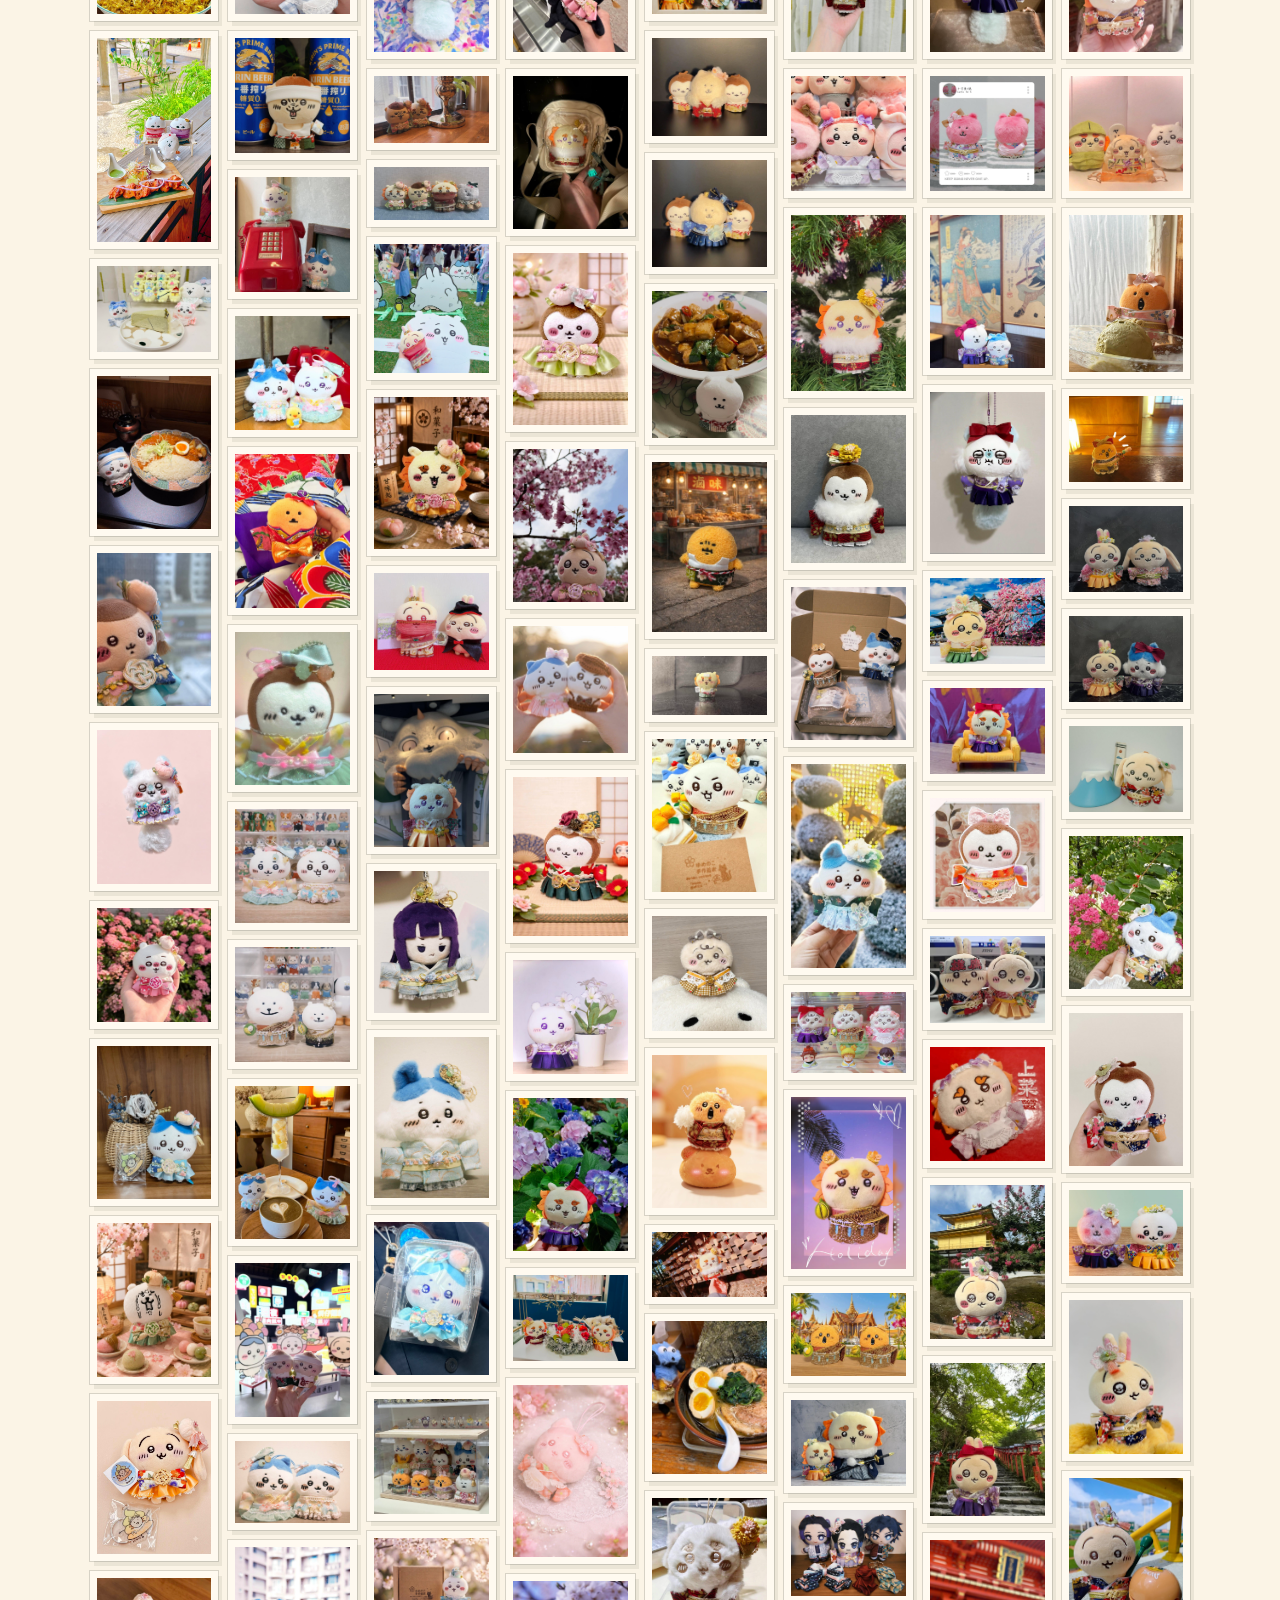
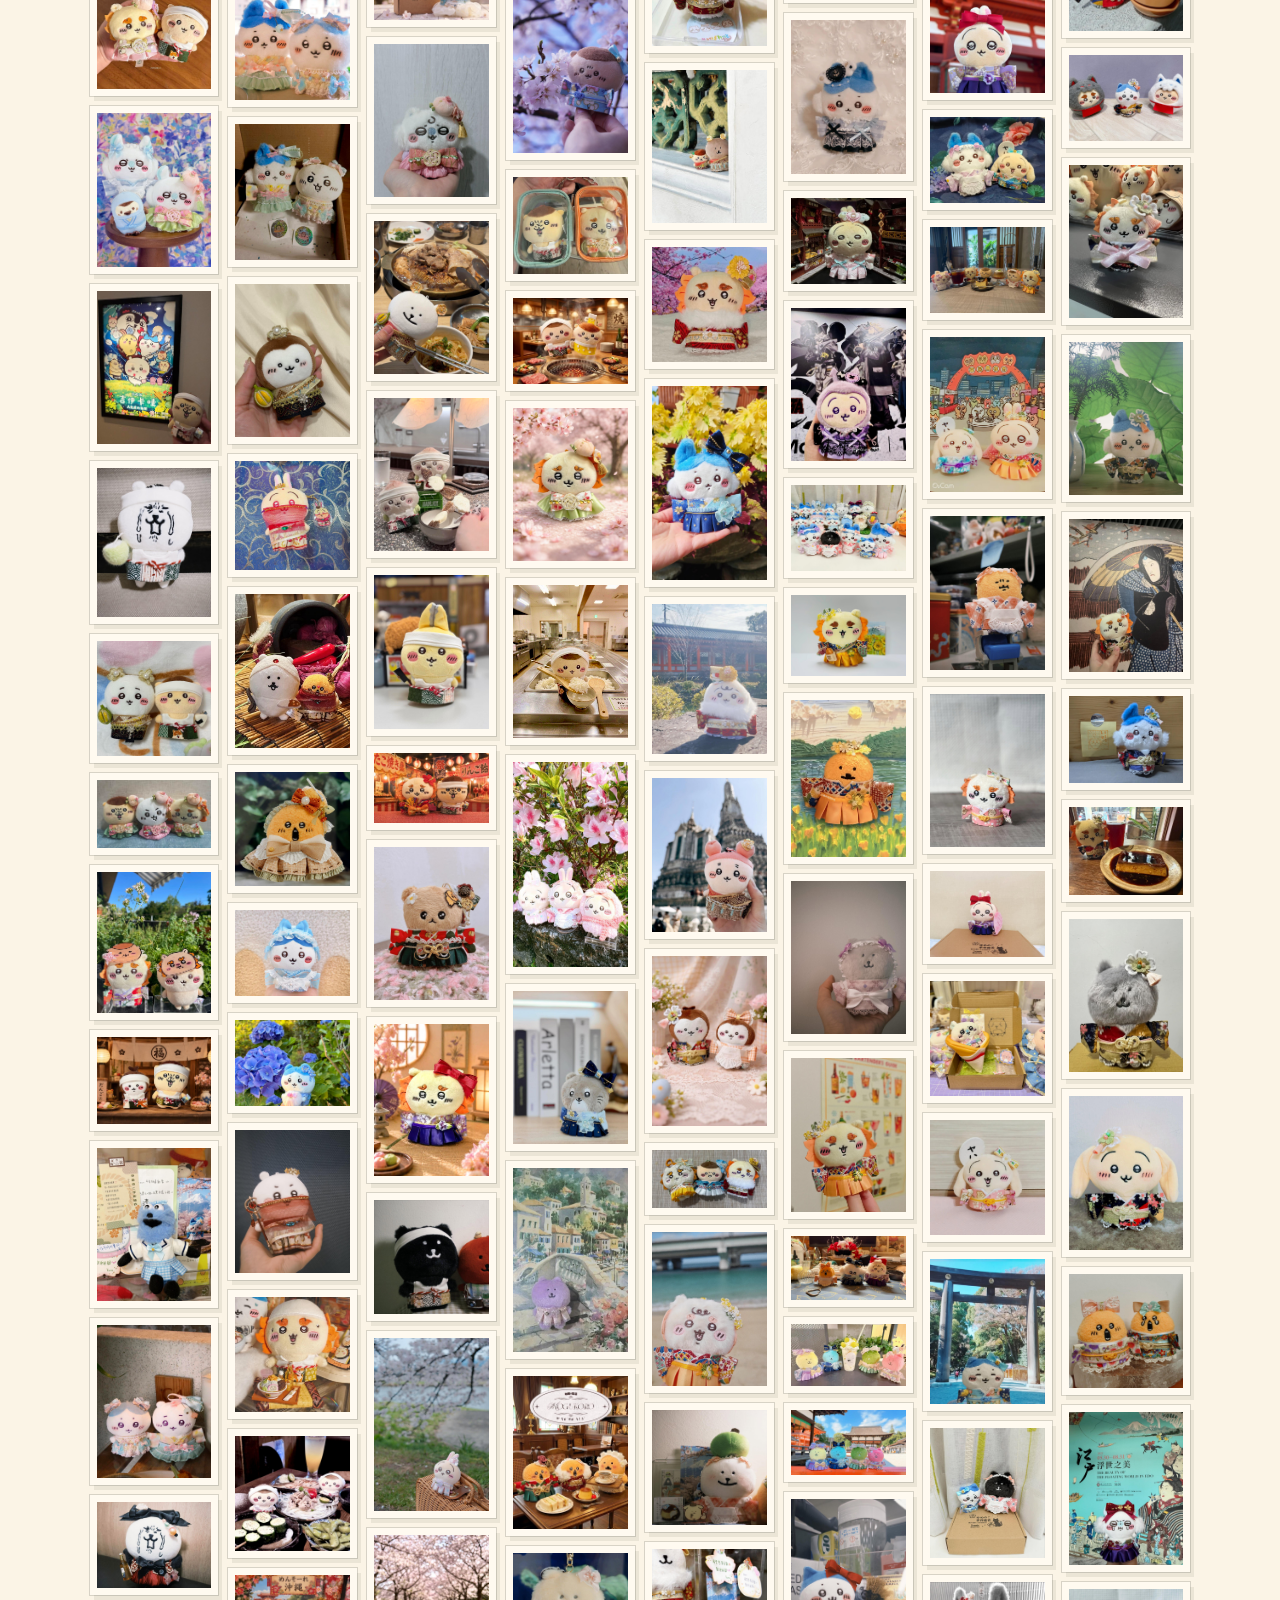
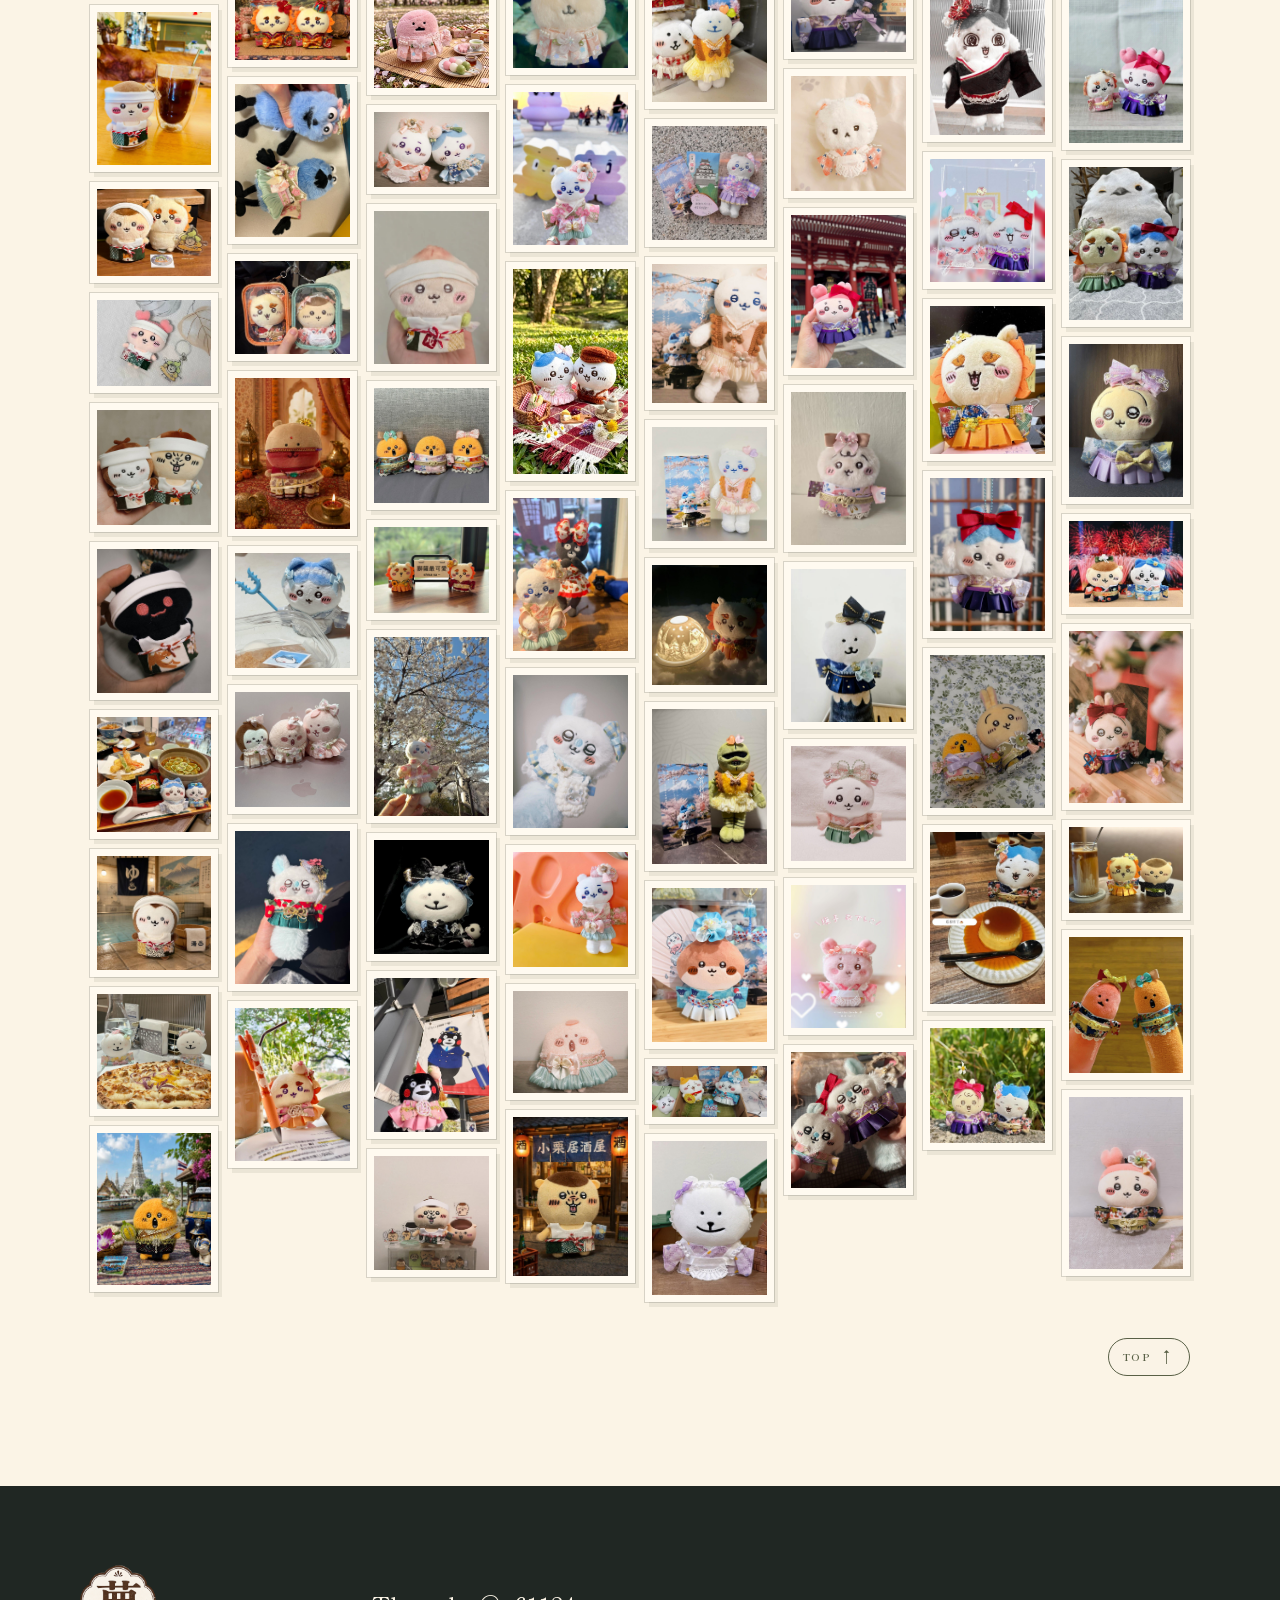
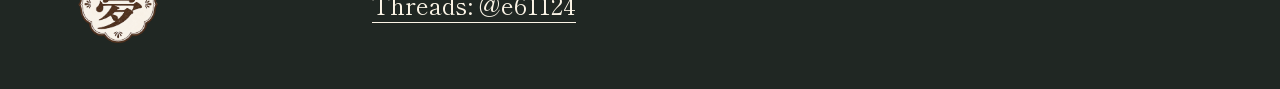
==== commit c648f763: "Add return gallery quick links" ====
--- a/photos.html
+++ b/photos.html
@@ -8,7 +8,7 @@
   <link rel="preconnect" href="https://fonts.googleapis.com">
   <link rel="preconnect" href="https://fonts.gstatic.com" crossorigin>
   <link href="https://fonts.googleapis.com/css2?family=Noto+Serif+TC:wght@400;600;700&family=Shippori+Mincho:wght@400;600;700&display=swap" rel="stylesheet">
-  <link rel="stylesheet" href="styles.css?v=20260812-13">
+  <link rel="stylesheet" href="styles.css?v=20260812-14">
 </head>
 <body class="photo-page" id="top">
   <div class="noise" aria-hidden="true"></div>
@@ -24,7 +24,7 @@
       <h1 id="photo-title">ゆめのこ写真館</h1>
       <h2>みんなの小さな思い出。</h2>
       <p>收藏穿上ゆめのこ之後，一個個可愛的日常片刻。</p>
-      <div class="photo-note"><span>昭和老相簿</span><span>寫真館櫥窗</span><span>小小日常</span></div>
+      <nav class="photo-note" aria-label="返圖區快速連結"><a href="#return-slideshow">今日の一枚</a><a href="#return-gallery">寫真館櫥窗</a></nav>
     </section>
 
     <section class="returns" aria-labelledby="returns-title">
--- a/styles.css
+++ b/styles.css
@@ -140,6 +140,8 @@
 .photo-intro>p:not(.photo-number){max-width:720px;margin:8px 0;font-size:15px;line-height:2}
 .photo-note{display:flex;flex-wrap:wrap;gap:8px;margin-top:32px}
 .photo-note span{border:1px solid #7a8061;border-radius:99px;padding:7px 13px;font-size:11px;letter-spacing:.12em}
+.photo-note a{border:1px solid #7a8061;border-radius:99px;padding:7px 13px;font-size:11px;letter-spacing:.12em;transition:background-color .25s,color .25s,transform .25s}
+.photo-note a:hover{background:#596046;color:var(--paper);transform:translateY(-2px)}
 .returns{padding:64px 7vw 110px}
 .returns-heading{display:flex;align-items:end;justify-content:space-between;border-bottom:1px solid var(--ink);padding-bottom:22px;margin-bottom:30px}
 .returns-heading p{margin:0;font-size:10px;letter-spacing:.2em}
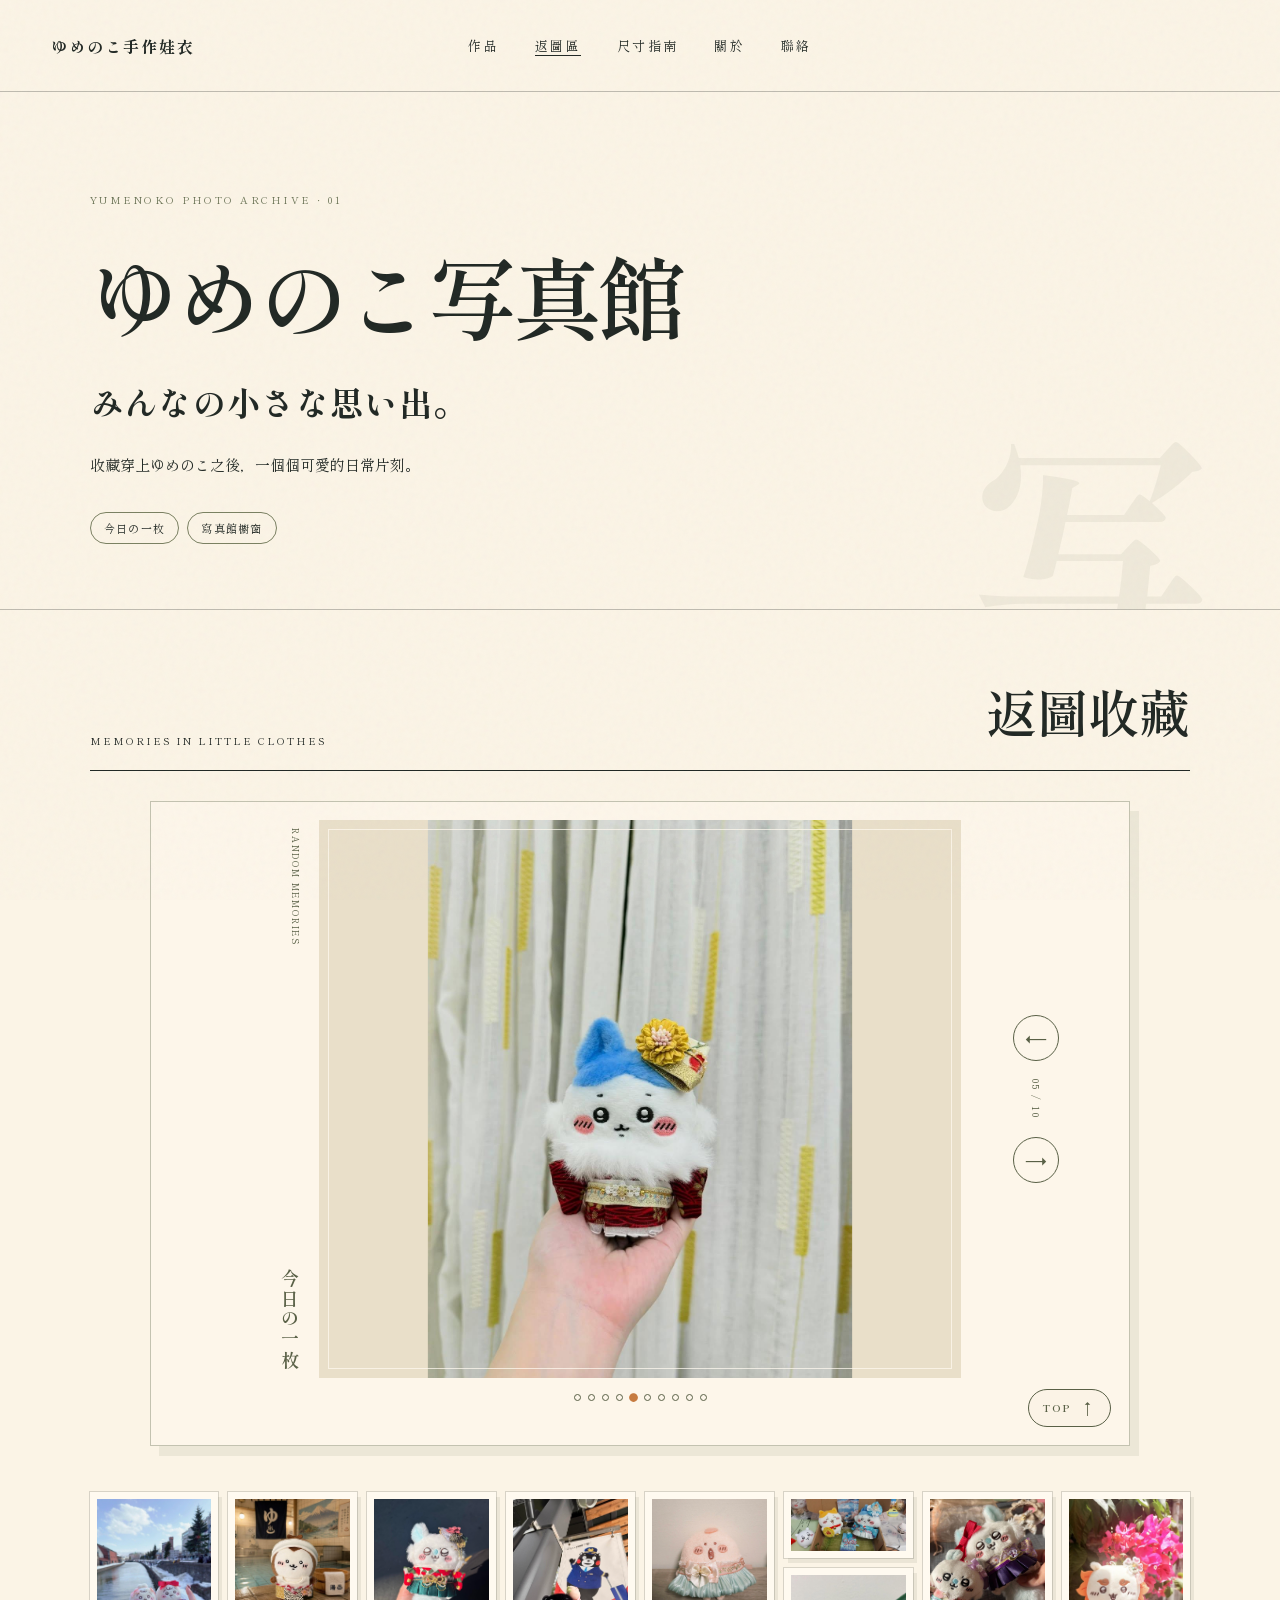
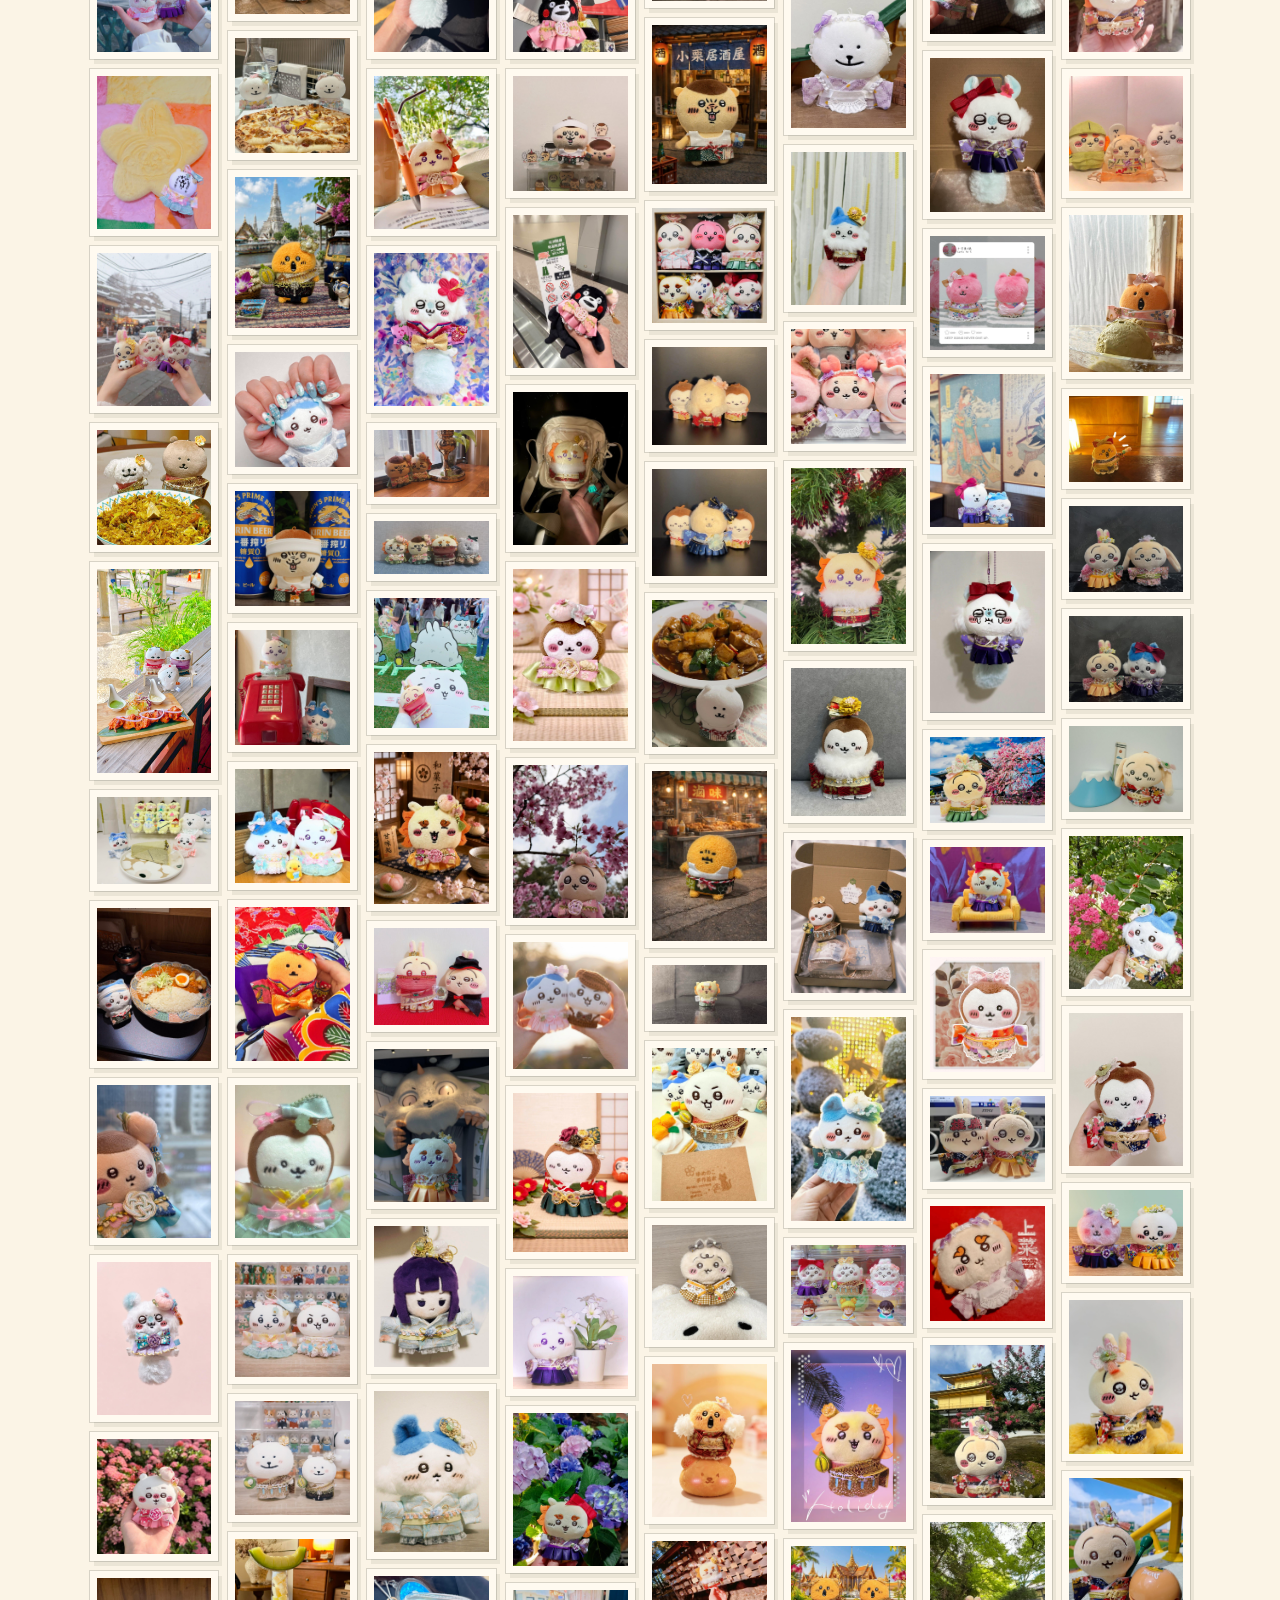
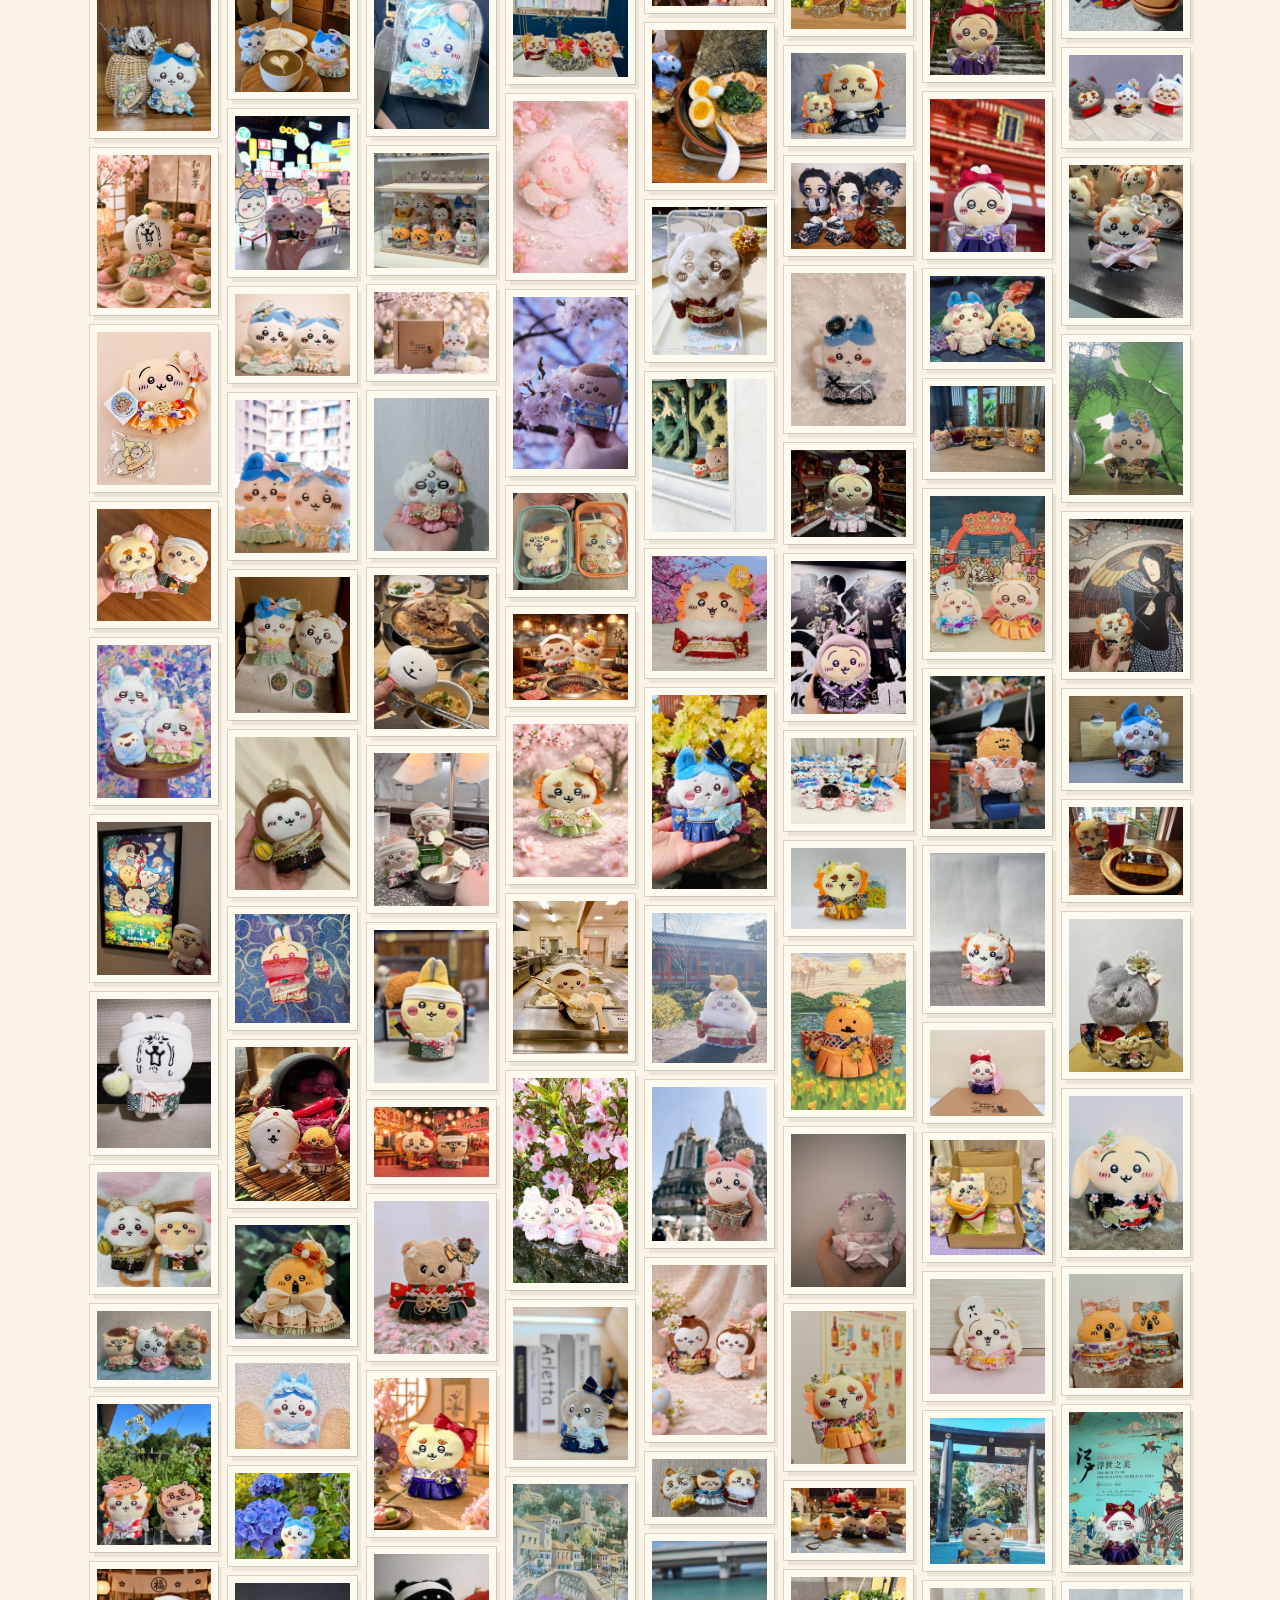
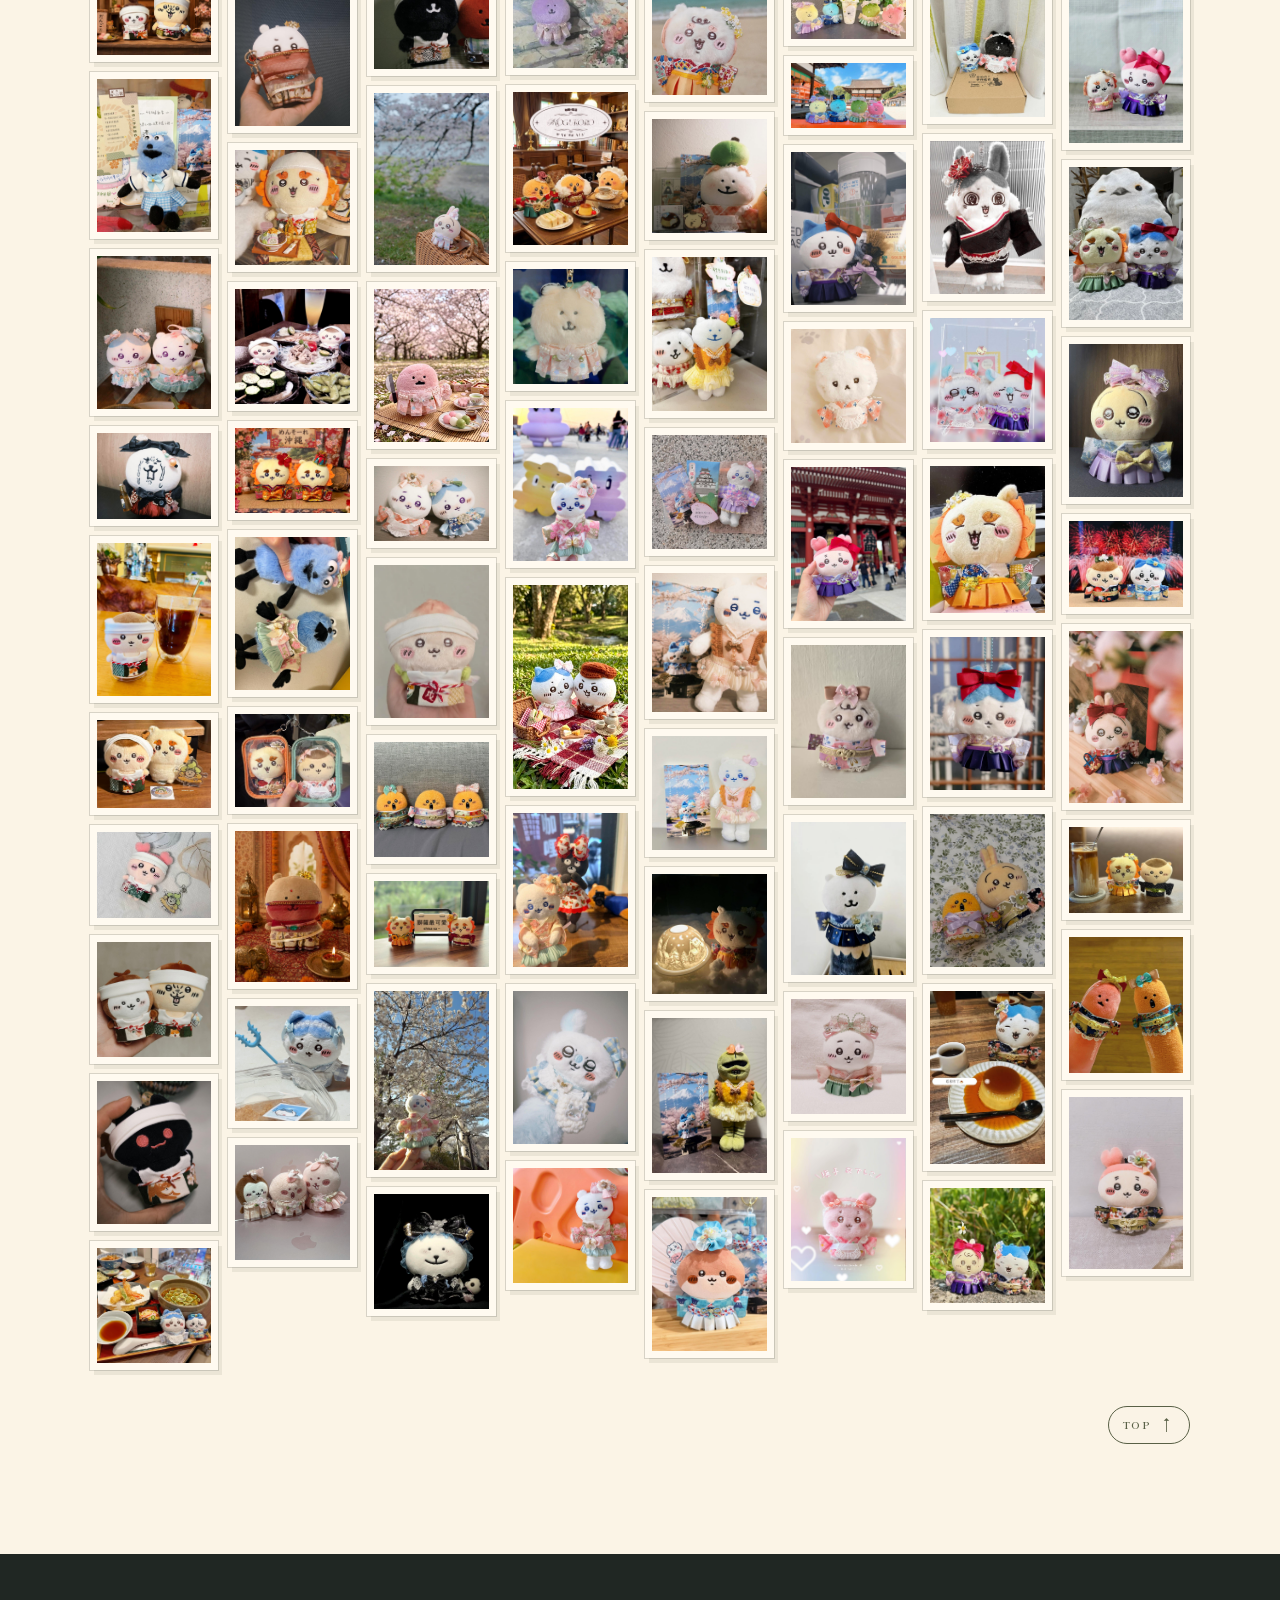
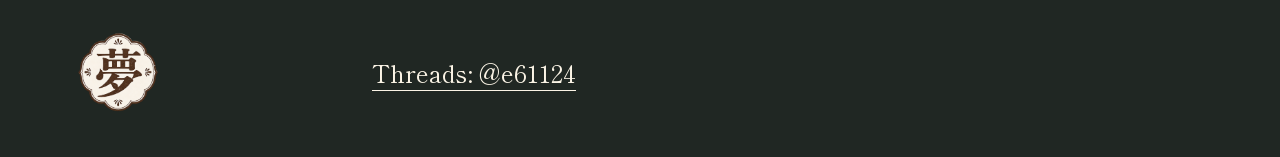
==== commit eec41a15: "Add three customer return photos" ====
--- a/photos.html
+++ b/photos.html
@@ -57,7 +57,7 @@
   <footer><div class="footer-mark"><img src="assets/footer-yume-mark.png" alt="夢"></div><div class="footer-thread"><a href="https://www.threads.net/@e61124" target="_blank" rel="noopener noreferrer">Threads: @e61124</a></div></footer>
 
   <dialog class="lightbox return-lightbox" aria-label="返圖相簿"><button class="close" aria-label="關閉">×</button><button class="prev" aria-label="上一張">←</button><div class="lightbox-art photo-lightbox"></div><div class="lightbox-caption"><span class="counter"></span><h3></h3></div><button class="next" aria-label="下一張">→</button></dialog>
-  <script src="return-data.js?v=20260812-11"></script>
+  <script src="return-data.js?v=20260812-12"></script>
   <script src="photos.js?v=20260812-13"></script>
 </body>
 </html>
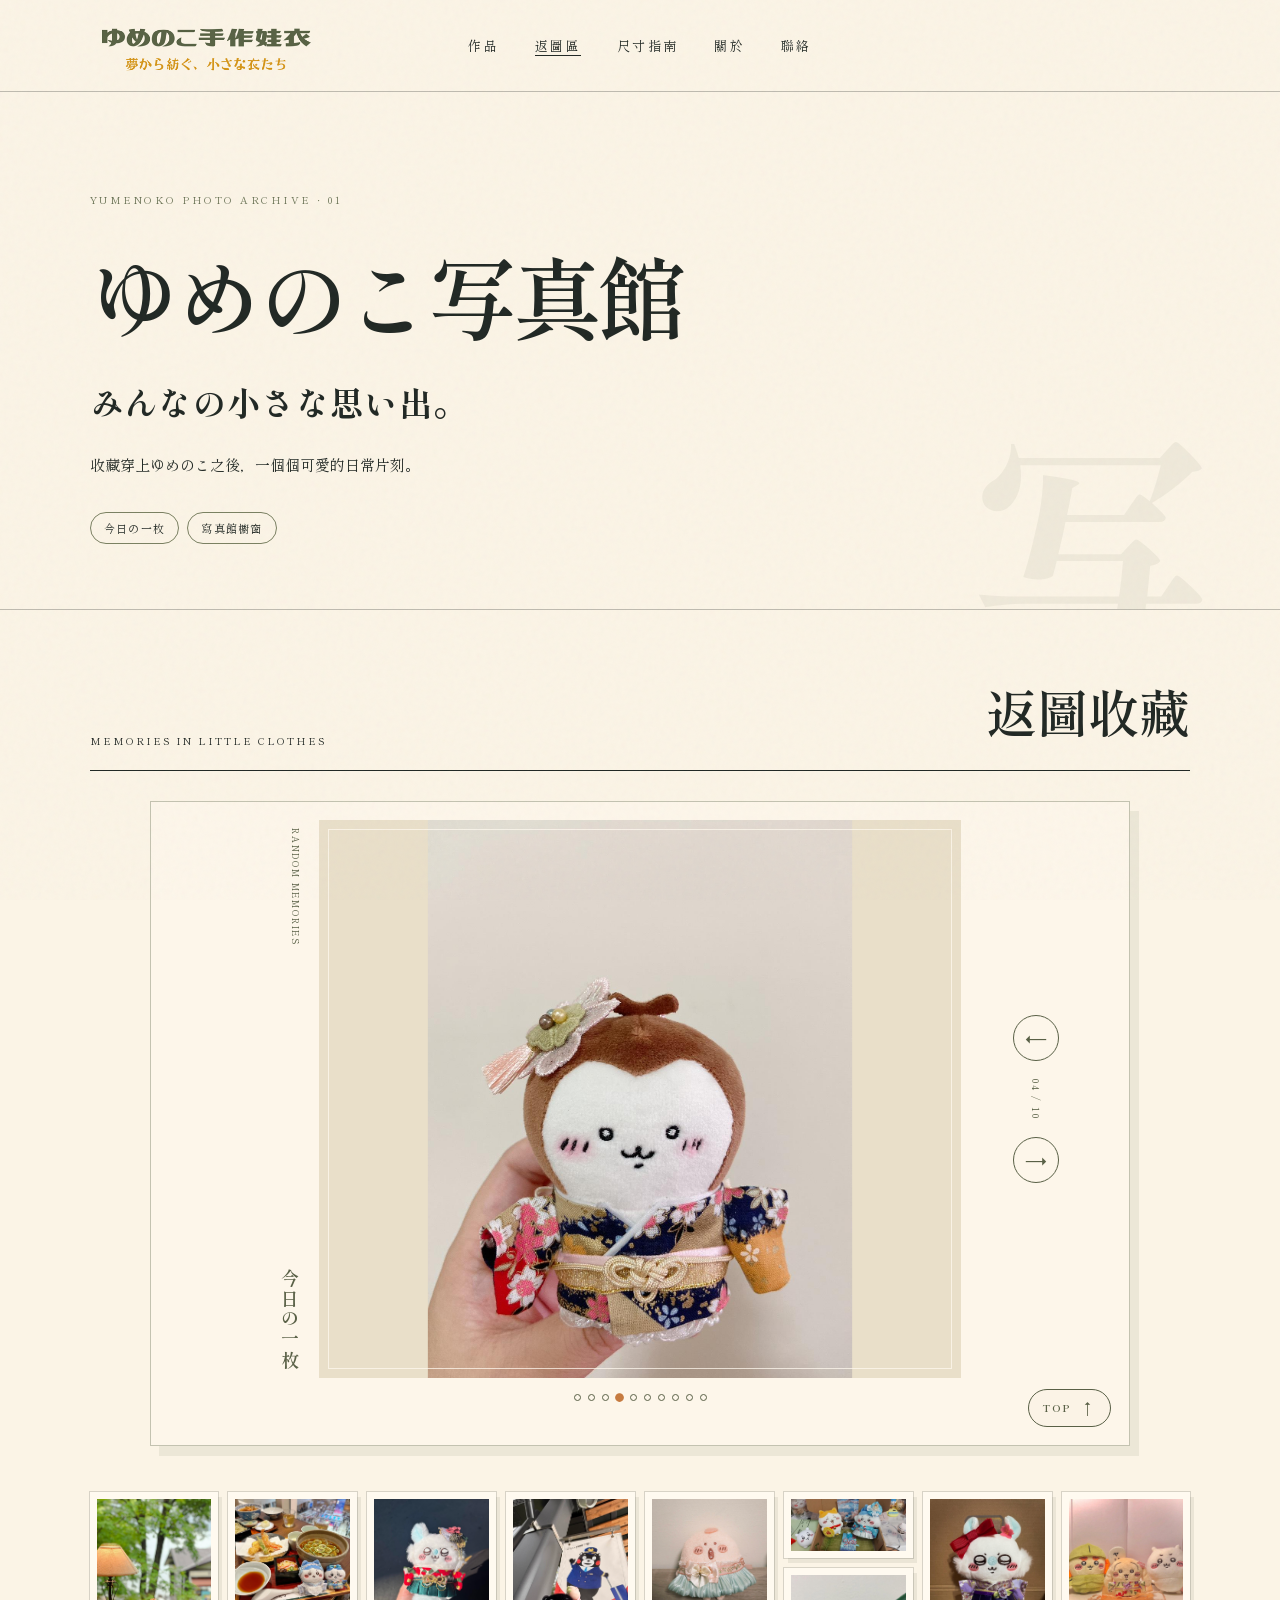
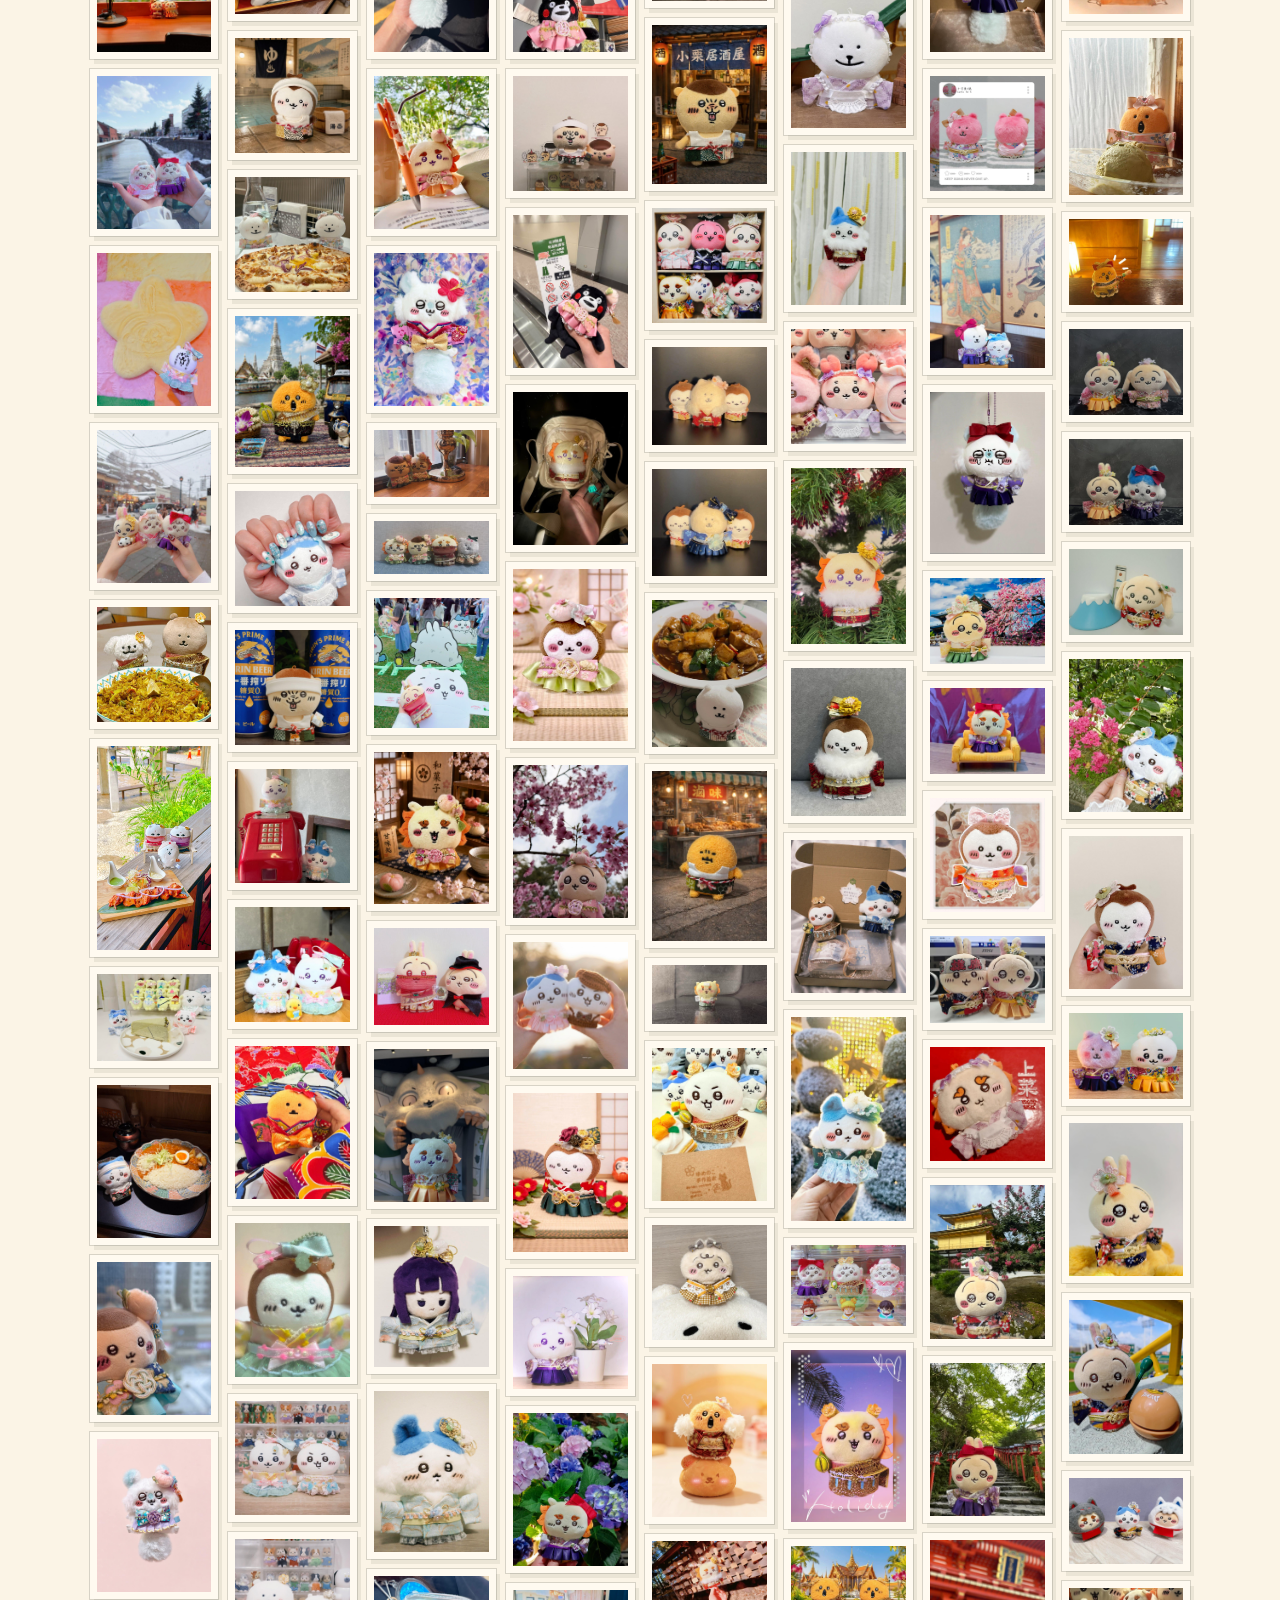
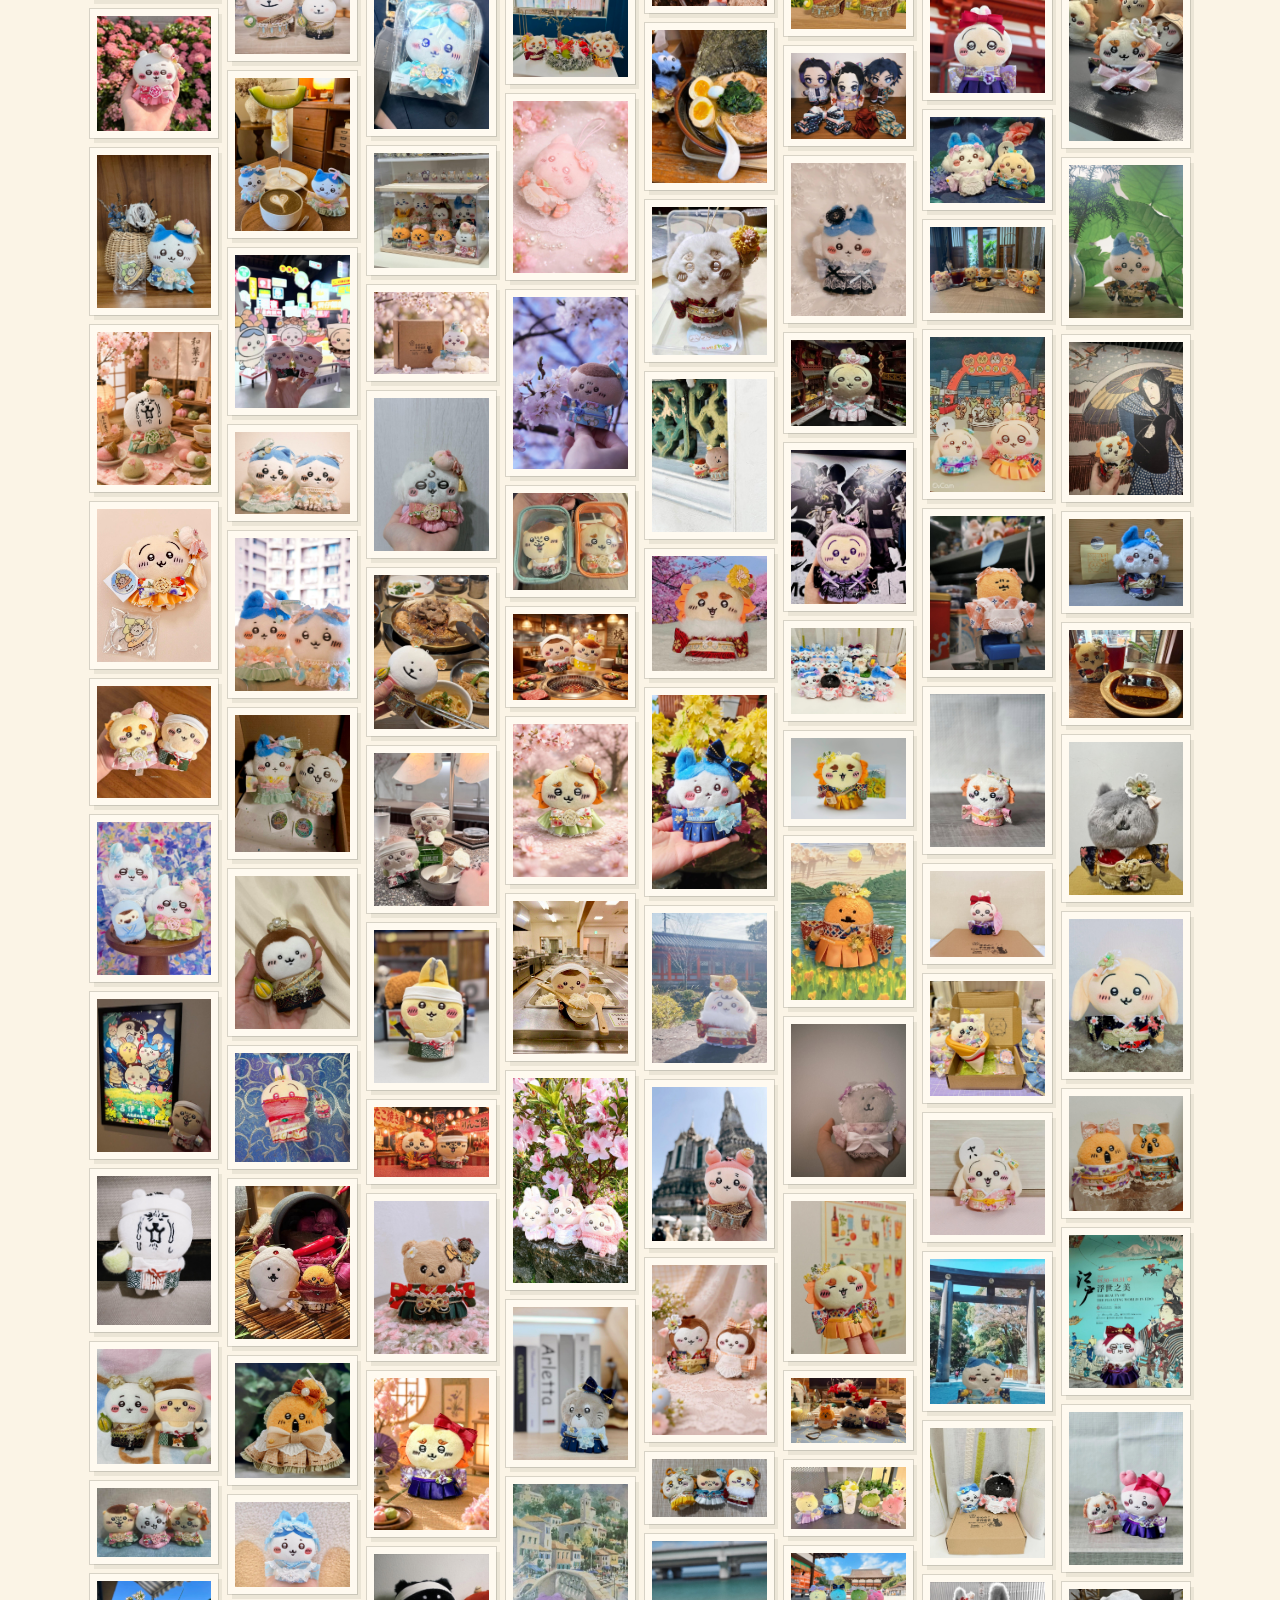
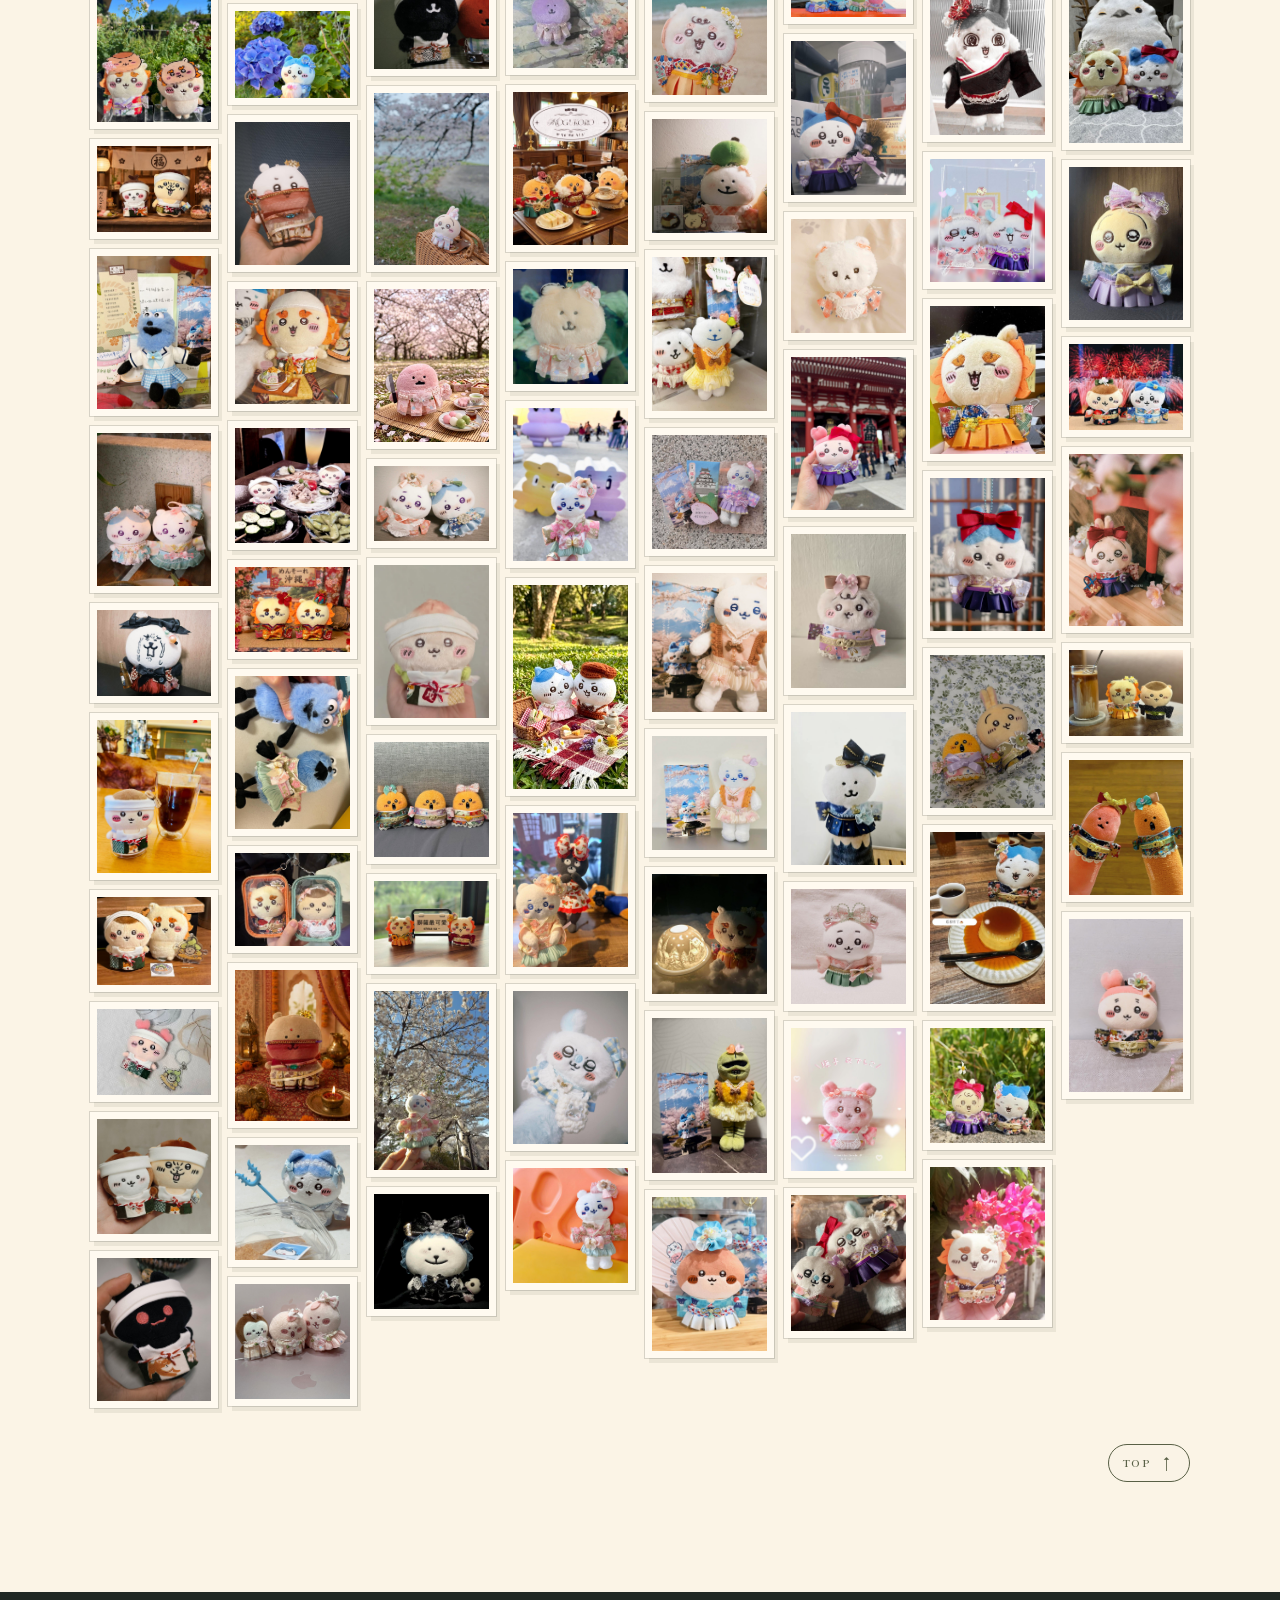
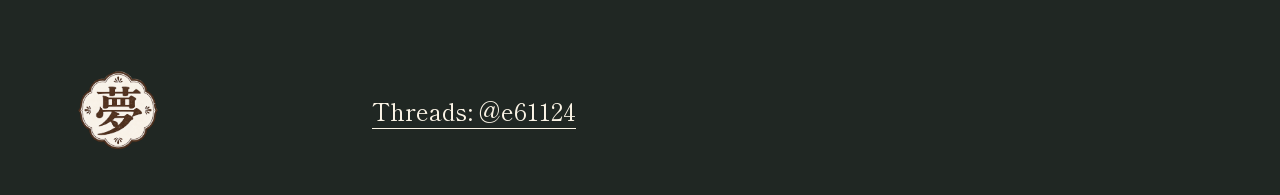
==== commit aa8e0afc: "Update portfolio collections and about section" ====
--- a/photos.html
+++ b/photos.html
@@ -8,12 +8,12 @@
   <link rel="preconnect" href="https://fonts.googleapis.com">
   <link rel="preconnect" href="https://fonts.gstatic.com" crossorigin>
   <link href="https://fonts.googleapis.com/css2?family=Noto+Serif+TC:wght@400;600;700&family=Shippori+Mincho:wght@400;600;700&display=swap" rel="stylesheet">
-  <link rel="stylesheet" href="styles.css?v=20260812-14">
+  <link rel="stylesheet" href="styles.css?v=20260813-22">
 </head>
 <body class="photo-page" id="top">
   <div class="noise" aria-hidden="true"></div>
   <header class="site-header">
-    <a class="brand" href="index.html" aria-label="回到ゆめのこ首頁"><span>ゆめのこ手作娃衣</span></a>
+    <a class="brand" href="index.html" aria-label="回到ゆめのこ首頁"><img src="assets/header-brand.png" alt="ゆめのこ手作娃衣｜夢から紡ぐ、小さな衣たち"></a>
     <button class="menu-btn" aria-expanded="false" aria-controls="main-nav">目錄</button>
     <nav id="main-nav" aria-label="主要導覽"><a href="index.html#works">作品</a><a href="photos.html" aria-current="page">返圖區</a><a href="size-guide.html">尺寸指南</a><a href="index.html#story">關於</a><a href="index.html#contact">聯絡</a></nav>
   </header>
@@ -57,7 +57,7 @@
   <footer><div class="footer-mark"><img src="assets/footer-yume-mark.png" alt="夢"></div><div class="footer-thread"><a href="https://www.threads.net/@e61124" target="_blank" rel="noopener noreferrer">Threads: @e61124</a></div></footer>
 
   <dialog class="lightbox return-lightbox" aria-label="返圖相簿"><button class="close" aria-label="關閉">×</button><button class="prev" aria-label="上一張">←</button><div class="lightbox-art photo-lightbox"></div><div class="lightbox-caption"><span class="counter"></span><h3></h3></div><button class="next" aria-label="下一張">→</button></dialog>
-  <script src="return-data.js?v=20260812-12"></script>
+  <script src="return-data.js?v=20260813-2"></script>
   <script src="photos.js?v=20260812-13"></script>
 </body>
 </html>
--- a/styles.css
+++ b/styles.css
@@ -387,3 +387,187 @@
   .lightbox .prev,
   .lightbox .next{transition:none}
 }
+/* Header brand artwork */
+.brand{
+  width:min(300px,28vw);
+  line-height:0;
+}
+.brand img{
+  display:block;
+  width:100%;
+  height:auto;
+  mix-blend-mode:multiply;
+}
+
+.story .story-cta{
+  display:flex;
+  width:310px;
+  height:170px;
+  margin:32px 0 0;
+  gap:8px;
+  border:0;
+  border-radius:0;
+  background:none;
+  background-image:none;
+  color:var(--ink);
+  filter:none;
+  text-shadow:none;
+  letter-spacing:.08em;
+  transform:none;
+  overflow:visible;
+}
+.story .story-cta:before,
+.story .story-cta:after{display:none}
+.story .story-cta:hover{
+  background:none;
+  background-image:none;
+  color:var(--ink);
+  filter:none;
+  transform:translateY(-5px);
+}
+
+/* About: archival making-of collage */
+.story{
+  grid-template-columns:minmax(260px,.72fr) minmax(520px,1.28fr);
+  gap:clamp(38px,6vw,92px);
+  align-items:center;
+  overflow:hidden;
+}
+.story>.story-copy{padding:0;align-self:center}
+.story-label{display:block;margin:0 0 22px;color:#6d7357;font-size:11px;letter-spacing:.28em}
+.story .story-copy h2{margin:0;font-size:clamp(26px,3.2vw,48px);line-height:1.42;letter-spacing:-.025em}
+.story-copy p{max-width:420px;margin:34px 0 0;padding-top:24px;border-top:1px solid var(--line);font-size:14px;line-height:2.2}
+.story>.story-collage{
+  display:grid;
+  grid-template-columns:repeat(12,minmax(0,1fr));
+  grid-template-rows:repeat(8,clamp(42px,4vw,66px));
+  gap:10px;
+  min-width:0;
+  padding:18px;
+  position:relative;
+  isolation:isolate;
+}
+.story-collage:before{
+  content:"";
+  position:absolute;
+  inset:4% 3% 2%;
+  z-index:-1;
+  background:rgba(214,166,43,.1);
+  border:1px solid rgba(89,96,70,.2);
+  transform:rotate(-1deg);
+}
+.story-photo{
+  margin:0;
+  min-width:0;
+  overflow:hidden;
+  padding:6px;
+  background:#f7edd9;
+  border:1px solid rgba(70,68,54,.22);
+  box-shadow:8px 10px 0 rgba(83,75,56,.08);
+}
+.story-photo img{
+  display:block;
+  width:100%;
+  height:100%;
+  object-fit:cover;
+  filter:sepia(.08) saturate(.8) contrast(.96) brightness(1.035);
+}
+.story-photo-purple{grid-column:1/8;grid-row:1/5;transform:rotate(-1.25deg)}
+.story-photo-burgundy{grid-column:8/13;grid-row:1/4;transform:rotate(1.2deg)}
+.story-photo-ribbon{grid-column:1/5;grid-row:5/9;transform:rotate(.8deg)}
+.story-photo-wagashi{grid-column:5/10;grid-row:4/9;transform:rotate(-.7deg)}
+.story-photo-pompom{grid-column:10/13;grid-row:4/9;transform:rotate(1.4deg)}
+.story-photo-purple img{object-position:center 48%}
+.story-photo-burgundy img{object-position:center 50%}
+.story-photo-ribbon img{object-position:center 46%}
+.story-photo-wagashi img{object-position:center 48%}
+.story-photo-pompom img{object-position:center 48%}
+
+/* Closing about section */
+.about-closing{
+  display:grid;
+  grid-template-columns:minmax(260px,.72fr) minmax(320px,1.28fr);
+  gap:clamp(38px,8vw,132px);
+  align-items:start;
+  padding-top:clamp(78px,9vw,150px);
+  padding-bottom:clamp(84px,10vw,160px);
+  border-top:1px solid var(--line);
+}
+.about-closing h2{
+  margin:0;
+  color:var(--ink);
+  font-size:clamp(21px,3vw,44px);
+  font-weight:400;
+  line-height:1.32;
+  letter-spacing:-.035em;
+}
+.about-closing-title{
+  display:flex;
+  flex-direction:column;
+  align-items:center;
+  gap:clamp(10px,1.2vw,18px);
+  justify-self:end;
+  padding-right:clamp(10px,2vw,36px);
+  text-align:center;
+}
+.about-knot{
+  display:block;
+  width:clamp(58px,6vw,86px);
+  height:auto;
+  flex:0 0 auto;
+}
+.about-closing-copy{
+  max-width:620px;
+  padding-top:12px;
+}
+.about-closing-copy p{
+  margin:0;
+  font-size:clamp(15px,1.2vw,19px);
+  line-height:2.15;
+}
+.about-closing-copy p+p{
+  margin-top:24px;
+  padding-top:0;
+  border-top:0;
+}
+
+@media(max-width:1100px){
+  .brand{width:min(270px,40vw)}
+  .story{grid-template-columns:1fr;gap:46px}
+  .story>.story-copy{max-width:590px}
+  .story>.story-collage{width:min(100%,760px);justify-self:center}
+  .about-closing{grid-template-columns:1fr;gap:34px}
+  .about-closing-copy{padding-top:0}
+}
+
+@media(max-width:560px){
+  .brand{width:min(225px,68vw)}
+  .story{padding:68px 18px 82px;gap:34px}
+  .story-label{margin-bottom:16px}
+  .story .story-copy h2{font-size:clamp(24px,8vw,34px);line-height:1.45}
+  .story-copy p{margin-top:24px;padding-top:18px;font-size:13px;line-height:2}
+  .story>.story-collage{
+    grid-template-columns:repeat(2,minmax(0,1fr));
+    grid-template-rows:repeat(7,86px);
+    gap:7px;
+    width:100%;
+    padding:9px 5px 12px;
+  }
+  .story-photo{padding:4px;box-shadow:5px 6px 0 rgba(83,75,56,.07)}
+  .story-photo-purple{grid-column:1/3;grid-row:1/3}
+  .story-photo-burgundy{grid-column:1/3;grid-row:3/4}
+  .story-photo-ribbon{grid-column:1/2;grid-row:4/8}
+  .story-photo-wagashi{grid-column:2/3;grid-row:4/6}
+  .story-photo-pompom{grid-column:2/3;grid-row:6/8}
+  .story-photo-burgundy img{object-position:center 52%}
+  .story .mobile-top{margin-top:0}
+  .story .story-cta{width:250px;height:132px;margin-top:24px;gap:4px}
+  .about-closing{padding:68px 18px 82px;gap:26px}
+  .about-closing-title{
+    justify-self:center;
+    padding-right:0;
+  }
+  .about-closing h2{font-size:clamp(18px,6vw,26px);line-height:1.35}
+  .about-closing-copy p{font-size:13px;line-height:2}
+  .about-closing-copy p+p{margin-top:18px;padding-top:0}
+}
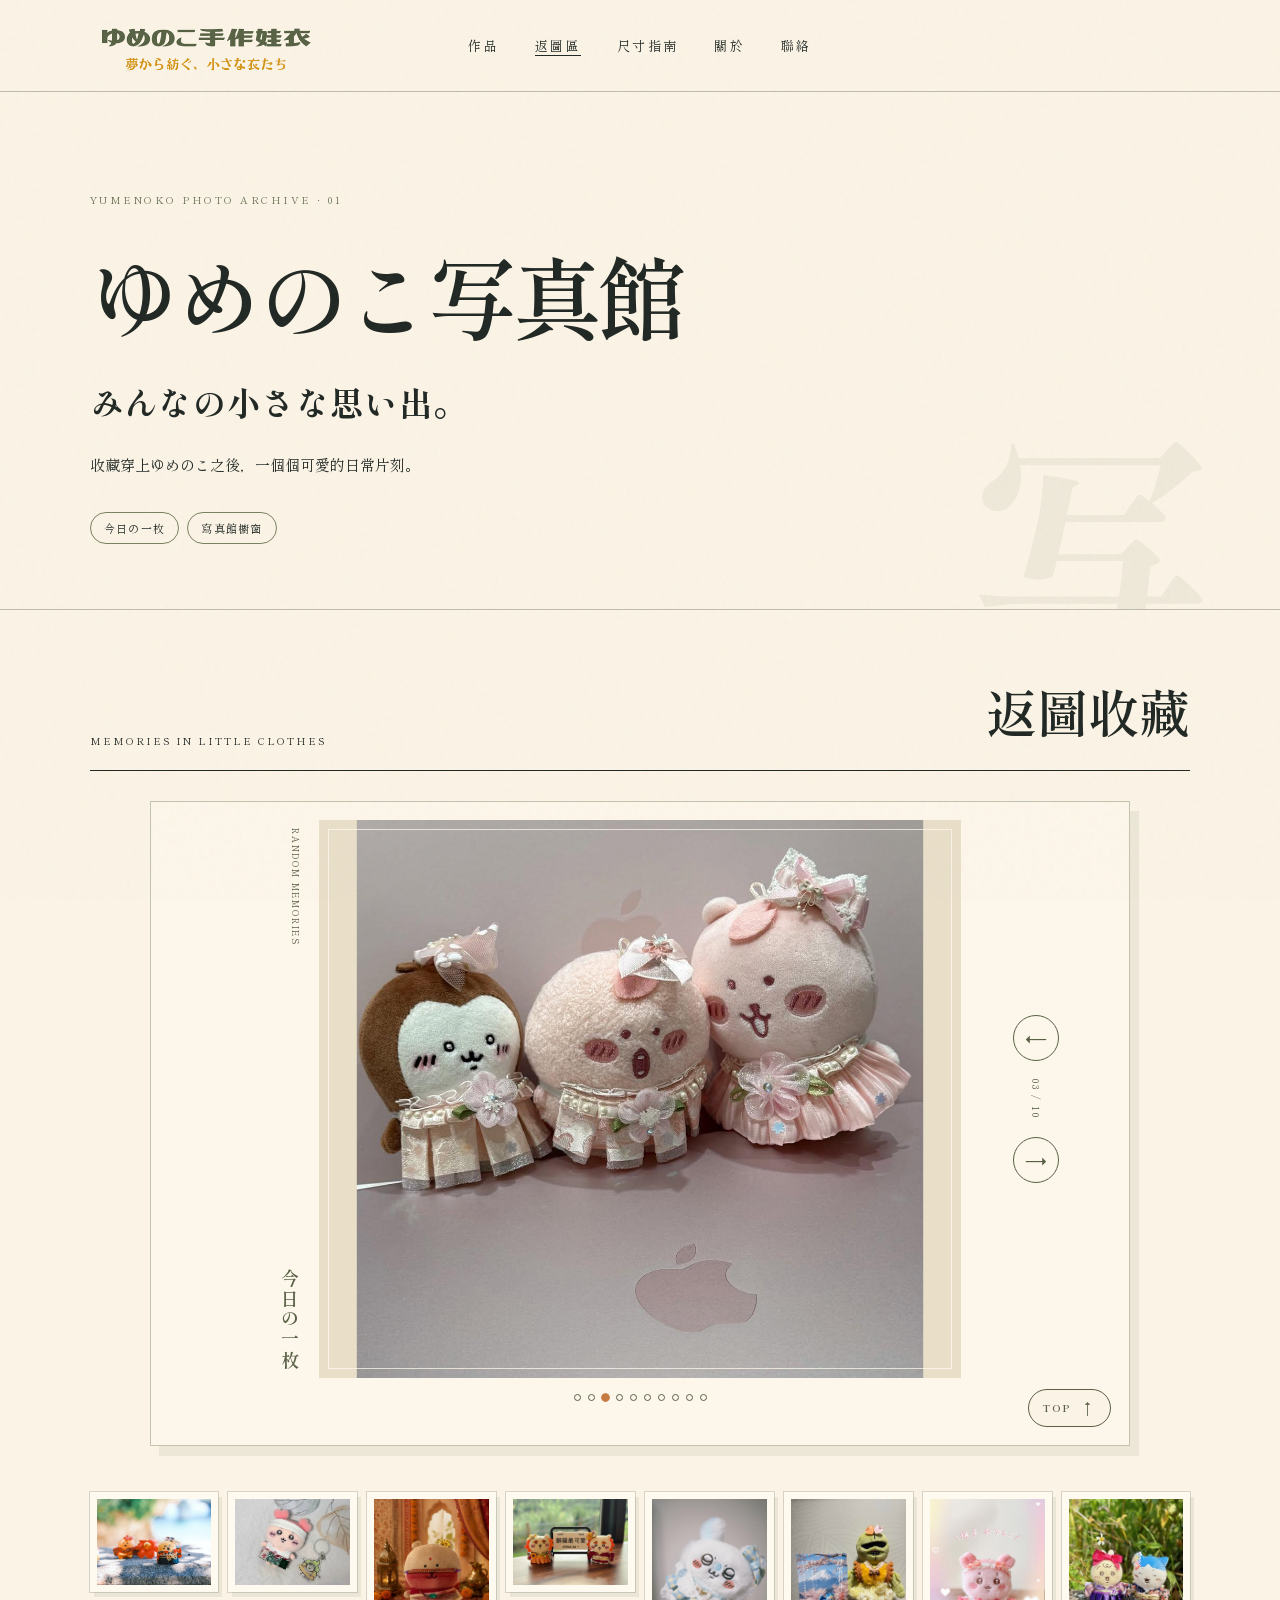
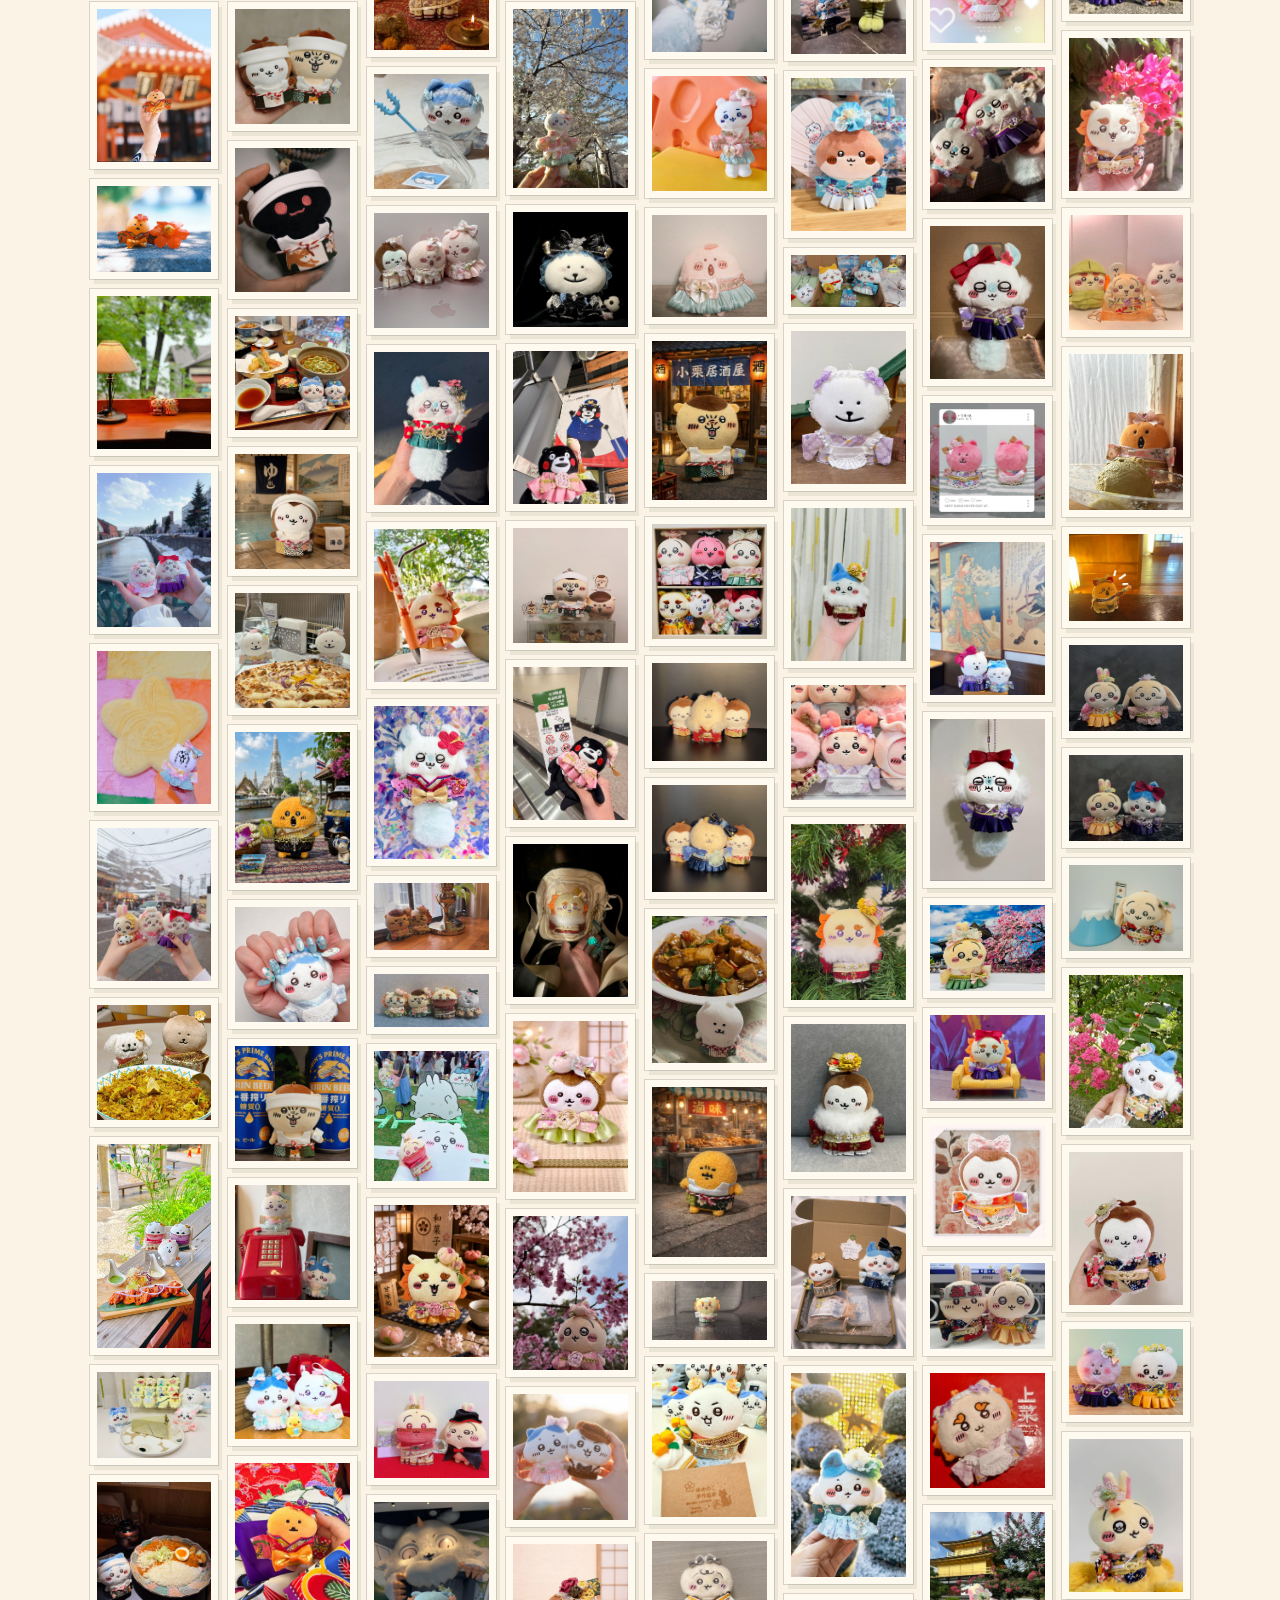
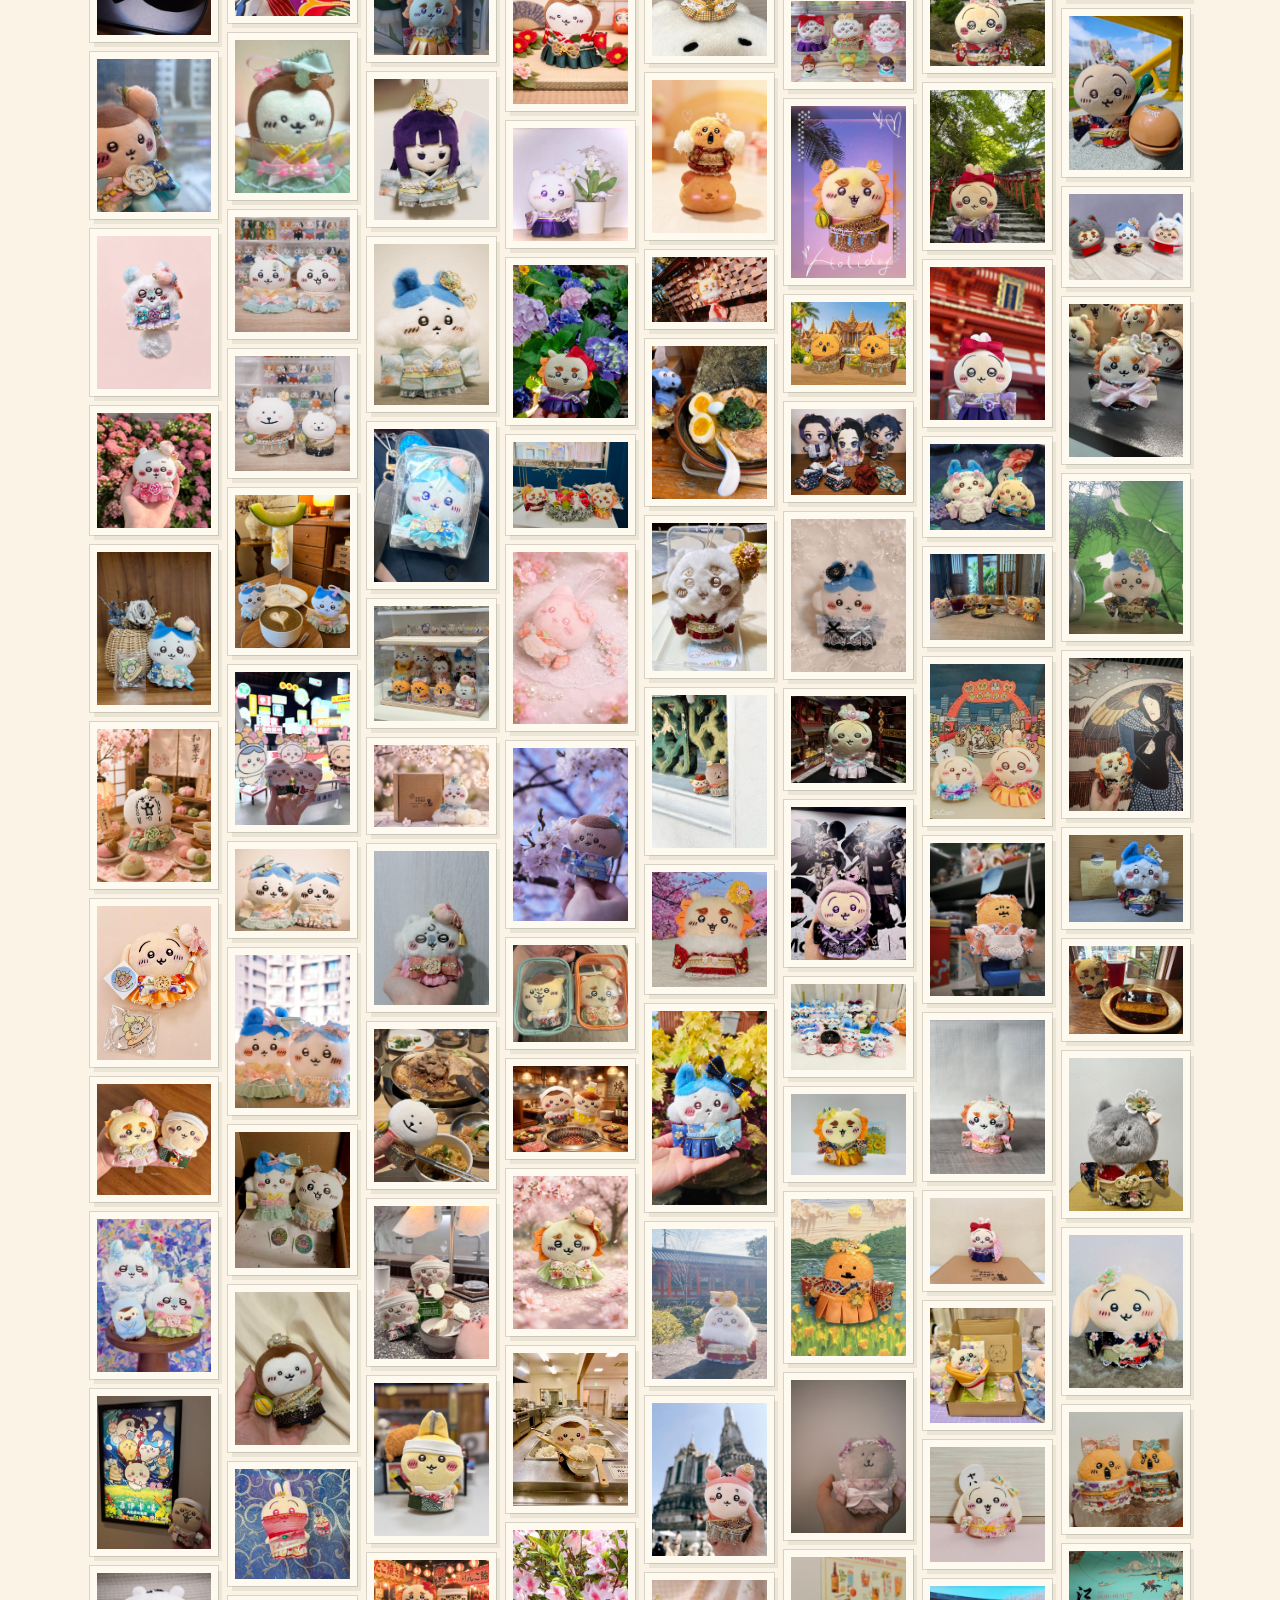
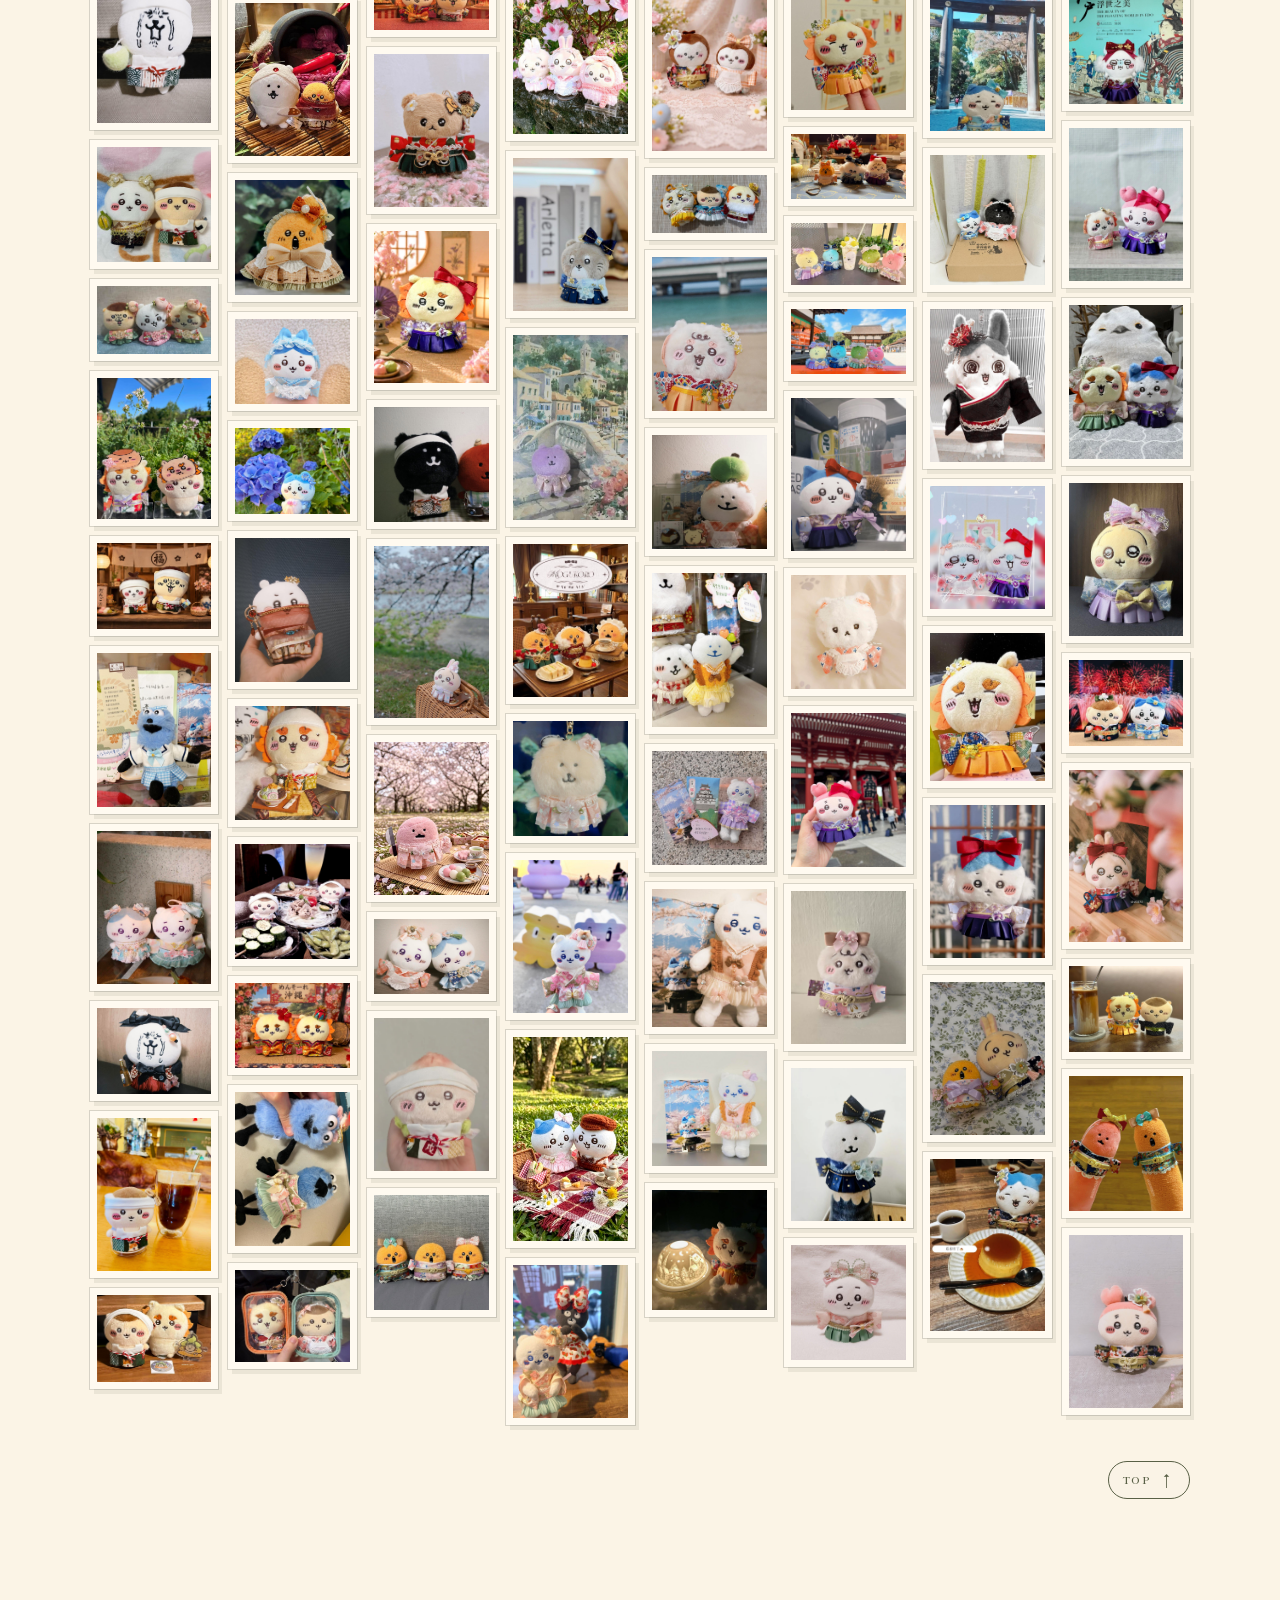
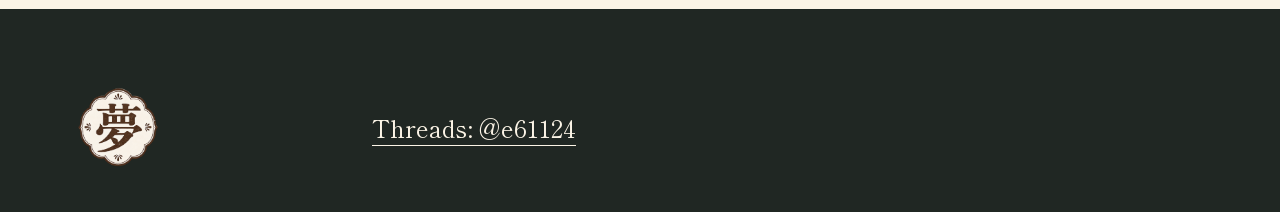
==== commit a88a5857: "Add new portfolio and return photos" ====
--- a/photos.html
+++ b/photos.html
@@ -57,7 +57,7 @@
   <footer><div class="footer-mark"><img src="assets/footer-yume-mark.png" alt="夢"></div><div class="footer-thread"><a href="https://www.threads.net/@e61124" target="_blank" rel="noopener noreferrer">Threads: @e61124</a></div></footer>
 
   <dialog class="lightbox return-lightbox" aria-label="返圖相簿"><button class="close" aria-label="關閉">×</button><button class="prev" aria-label="上一張">←</button><div class="lightbox-art photo-lightbox"></div><div class="lightbox-caption"><span class="counter"></span><h3></h3></div><button class="next" aria-label="下一張">→</button></dialog>
-  <script src="return-data.js?v=20260813-2"></script>
+  <script src="return-data.js?v=20260816-1"></script>
   <script src="photos.js?v=20260812-13"></script>
 </body>
 </html>
